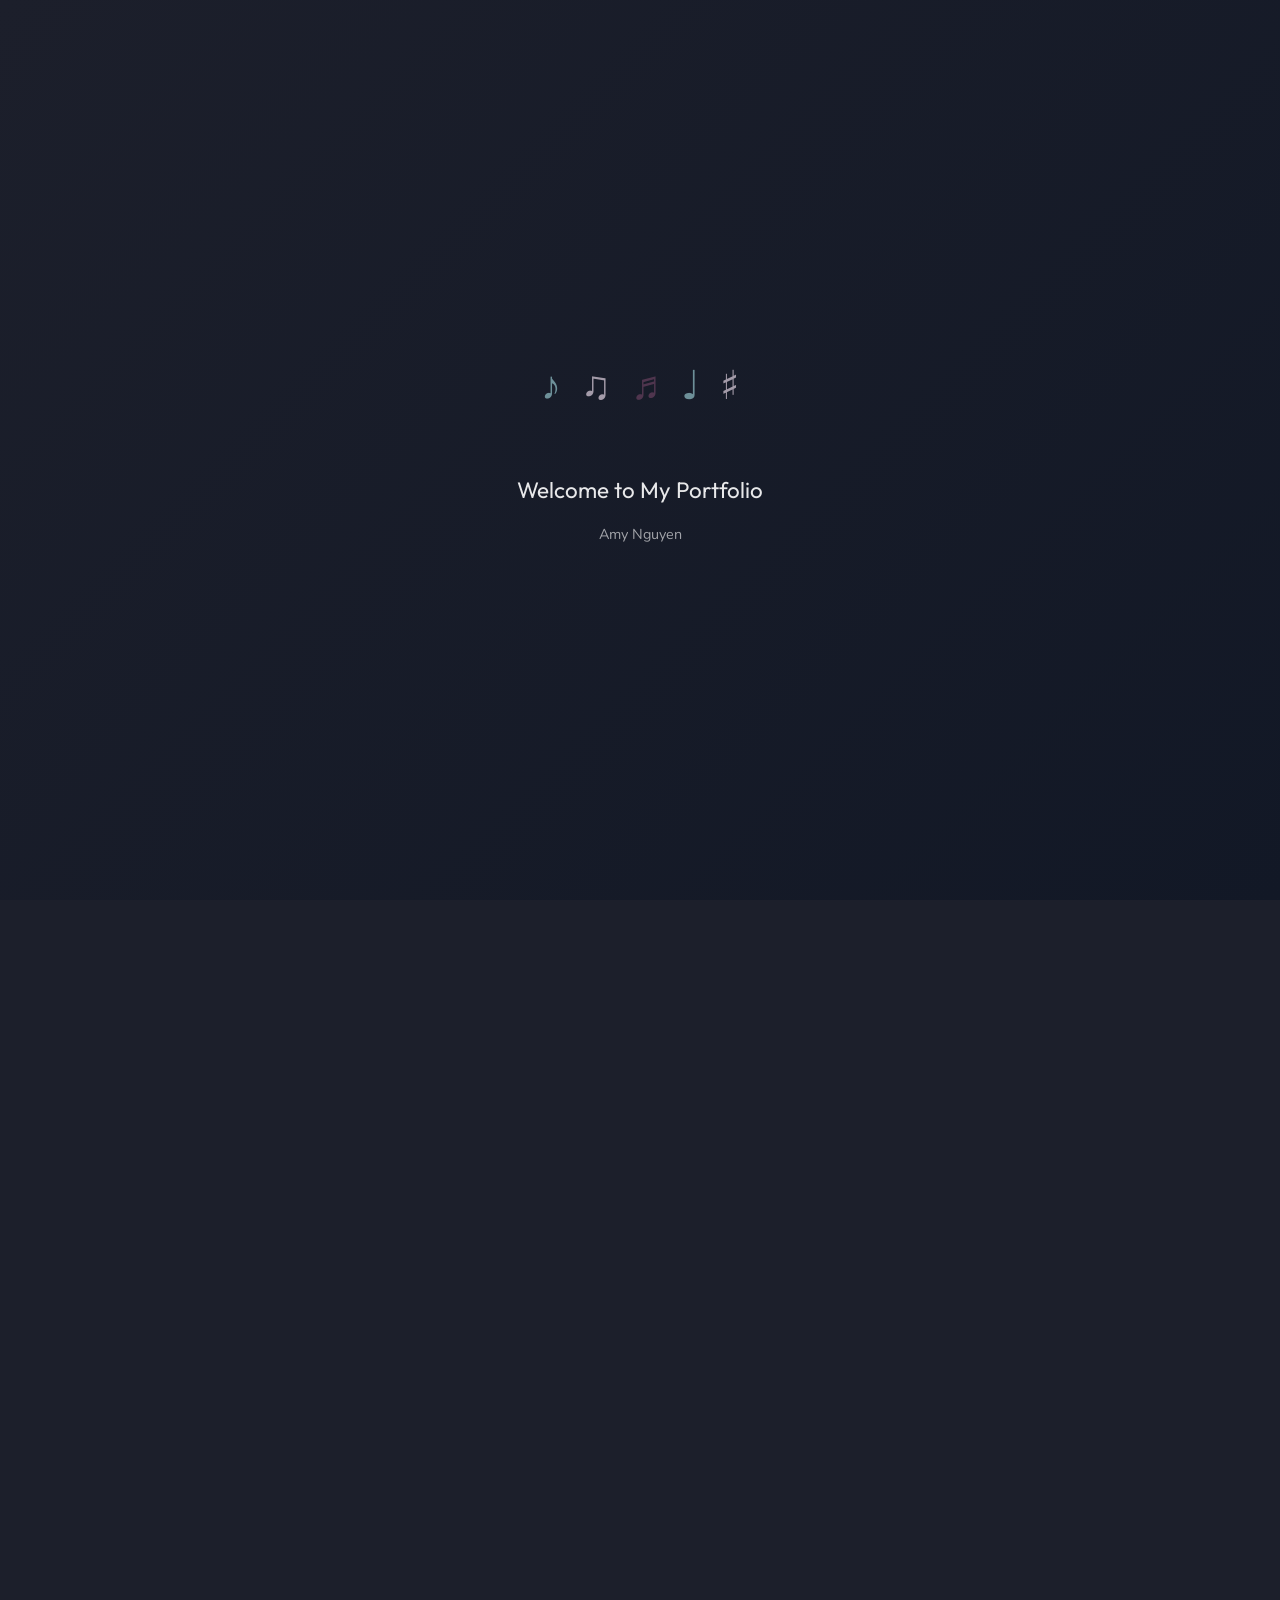
==== index.html @ a46d4375 "Update index.html" ====
<!DOCTYPE html>
<html lang="en">
<head>
    <meta charset="UTF-8">
    <meta name="viewport" content="width=device-width, initial-scale=1.0">
    <title>Amy Nguyen - Portfolio Player</title>
    <link rel="preconnect" href="https://fonts.googleapis.com">
    <link rel="preconnect" href="https://fonts.gstatic.com" crossorigin>
    <link href="https://fonts.googleapis.com/css2?family=Outfit:wght@100;200;300;400;500;600;700;800;900&family=Nunito:ital,wght@0,200;0,300;0,400;0,500;0,600;0,700;0,800;0,900;1,200;1,300;1,400;1,500;1,600;1,700;1,800;1,900&display=swap" rel="stylesheet">
    <style>
        * {
            margin: 0;
            padding: 0;
            box-sizing: border-box;
        }

        html {
            scroll-behavior: smooth;
            background: #1c1f2b;
        }

        :root {
            --dark-teal: #2b2525;
            --soft-blue: #83adb5;
            --lavender: #c7bbc9;
            --plum: #5e3c58;
            --warm-gray: #bfb5b2;
            --cream: #f5f5f5;
            --black: #0a0a0a;
            --dark-gray: #1a1a1a;
            --medium-gray: #2a2a2a;
            --text-white: #ffffff;
            --text-light: rgba(255, 255, 255, 0.9);
            --text-muted: rgba(255, 255, 255, 0.6);
        }

        body {
            font-family: 'Nunito', -apple-system, BlinkMacSystemFont, 'Segoe UI', Roboto, sans-serif;
            background: linear-gradient(135deg, #1c1f2b 0%, #121826 100%);
            background-attachment: fixed;
            color: var(--text-light);
            overflow: hidden;
            min-height: 100vh;
        }

        /* Main Home Section */
        .home-section {
            min-height: 100vh;
            display: flex;
            align-items: center;
            justify-content: center;
            padding: 20px;
            position: relative;
            background: linear-gradient(135deg, #1c1f2b 0%, #121826 100%);
        }

        /* Background Animation */
        .background-vinyl {
            position: absolute;
            width: 800px;
            height: 800px;
            background: radial-gradient(circle at 30% 30%, var(--plum), transparent);
            border-radius: 50%;
            opacity: 0.1;
            animation: spin 60s linear infinite;
            top: 50%;
            left: 50%;
            transform: translate(-50%, -50%);
            z-index: -1;
        }

        @keyframes spin {
            from { transform: translate(-50%, -50%) rotate(0deg); }
            to { transform: translate(-50%, -50%) rotate(360deg); }
        }

        /* Header */
        .header {
            position: absolute;
            top: 20px;
            left: 20px;
            z-index: 10;
        }

        .header h1 {
            font-family: 'Outfit', sans-serif;
            font-size: 20px;
            font-weight: 700;
            color: var(--text-white);
            margin: 0;
        }

        /* Loading Screen */
        .loading-screen {
            position: fixed;
            top: 0;
            left: 0;
            width: 100%;
            height: 100%;
            background: linear-gradient(135deg, #1c1f2b 0%, #121826 100%);
            display: flex;
            flex-direction: column;
            align-items: center;
            justify-content: center;
            z-index: 9999;
            opacity: 1;
            transition: opacity 1s ease-out;
        }

        .loading-screen.fade-out {
            opacity: 0;
        }

        .loading-screen.hidden {
            visibility: hidden;
            pointer-events: none;
        }

        .loading-notes {
            display: flex;
            align-items: center;
            justify-content: center;
            gap: 20px;
            margin-bottom: 30px;
            height: 120px;
        }

        .music-note {
            font-size: 2.5rem;
            color: var(--soft-blue);
            animation: float 2s ease-in-out infinite;
            opacity: 0.8;
        }

        .music-note:nth-child(1) {
            animation-delay: 0s;
            color: var(--soft-blue);
        }

        .music-note:nth-child(2) {
            animation-delay: 0.3s;
            color: var(--lavender);
        }

        .music-note:nth-child(3) {
            animation-delay: 0.6s;
            color: var(--plum);
        }

        .music-note:nth-child(4) {
            animation-delay: 0.9s;
            color: var(--soft-blue);
        }

        .music-note:nth-child(5) {
            animation-delay: 1.2s;
            color: var(--lavender);
        }

        @keyframes float {
            0%, 100% {
                transform: translateY(0) rotate(0deg);
                opacity: 0.8;
            }
            25% {
                transform: translateY(-20px) rotate(5deg);
                opacity: 1;
            }
            50% {
                transform: translateY(-30px) rotate(0deg);
                opacity: 0.9;
            }
            75% {
                transform: translateY(-15px) rotate(-5deg);
                opacity: 1;
            }
        }

        .loading-text {
            font-family: 'Outfit', sans-serif;
            font-size: 1.4rem;
            font-weight: 400;
            color: var(--text-light);
            text-align: center;
            margin-bottom: 20px;
            opacity: 0;
            transform: translateY(30px);
            animation: fadeInFromBottom 1.2s ease-out 0.5s forwards;
        }

        .loading-subtext {
            font-family: 'Nunito', sans-serif;
            font-size: 0.9rem;
            color: var(--text-muted);
            opacity: 0;
            transform: translateY(30px);
            animation: fadeInFromBottom 1.2s ease-out 0.8s forwards;
            margin-bottom: 30px;
        }

        @keyframes fadeInFromBottom {
            to {
                opacity: 1;
                transform: translateY(0);
            }
        }

        /* Main Content Animation */
        .main-content {
            opacity: 1;
        }

        .main-content.loading {
            opacity: 0;
        }

        .main-content.fade-in {
            opacity: 1;
            transition: opacity 1.2s ease-in;
        }

        /* Tech Stack Indicator */
        .tech-stack-indicator {
            position: absolute;
            top: 30px;
            right: 30px;
            background: transparent;
            border-radius: 15px;
            padding: 0;
            z-index: 10;
            transition: all 0.3s ease;
            pointer-events: none;
            transform: rotate(2deg);
            text-shadow: 0 2px 10px rgba(0, 0, 0, 0.3);
        }

        .tech-stack-title {
            font-family: 'Outfit', sans-serif;
            font-size: 0.9rem;
            font-weight: 300;
            color: var(--text-muted);
            text-align: right;
            margin-bottom: 5px;
            opacity: 0.7;
            position: relative;
        }

        .tech-stack-title::after {
            content: '';
            position: absolute;
            bottom: -2px;
            left: 0;
            width: 100%;
            height: 1px;
            background: linear-gradient(90deg, transparent, var(--soft-blue), transparent);
            opacity: 0.5;
        }

        .tech-codes {
            display: flex;
            flex-direction: column;
            align-items: flex-end;
            gap: 3px;
        }

        .tech-code {
            font-family: 'Outfit', sans-serif;
            font-size: 0.7rem;
            font-weight: 300;
            color: var(--text-muted);
            background: transparent;
            padding: 0;
            border: none;
            transition: all 0.2s ease;
            opacity: 0.6;
            text-align: right;
        }

        /* Signature */
        .signature {
            position: fixed;
            bottom: 30px;
            right: 30px;
            font-family: 'Outfit', sans-serif;
            font-size: 0.9rem;
            font-weight: 300;
            color: var(--text-muted);
            opacity: 0.7;
            transition: all 0.3s ease;
            z-index: 999;
            pointer-events: none;
            transform: rotate(-2deg);
            text-shadow: 0 2px 10px rgba(0, 0, 0, 0.3);
        }

        .signature.hidden {
            opacity: 0;
            transform: rotate(-2deg) translateY(20px);
        }

        .signature-text {
            position: relative;
        }

        .signature-text::after {
            content: '';
            position: absolute;
            bottom: -2px;
            left: 0;
            width: 100%;
            height: 1px;
            background: linear-gradient(90deg, transparent, var(--soft-blue), transparent);
            opacity: 0.5;
        }
        .back-to-top {
            position: fixed;
            bottom: 30px;
            right: 30px;
            width: 50px;
            height: 50px;
            background: linear-gradient(135deg, var(--soft-blue), var(--plum));
            border: none;
            border-radius: 50%;
            color: white;
            font-size: 1.2rem;
            cursor: pointer;
            opacity: 0;
            visibility: hidden;
            transition: all 0.3s ease;
            z-index: 1000;
            box-shadow: 0 5px 20px rgba(131, 173, 181, 0.3);
        }

        .back-to-top.visible {
            opacity: 1;
            visibility: visible;
        }

        .back-to-top:hover {
            transform: scale(1.1);
            box-shadow: 0 8px 30px rgba(131, 173, 181, 0.5);
        }

        /* Playlist Label */
        .playlist-label {
            position: fixed;
            top: 30px;
            left: 30px;
            background: transparent;
            border-radius: 25px;
            padding: 12px 20px;
            opacity: 0;
            visibility: hidden;
            transform: translateY(-20px);
            transition: all 0.3s ease;
            z-index: 1000;
        }

        .playlist-label.visible {
            opacity: 1;
            visibility: visible;
            transform: translateY(0);
        }

        .playlist-label-text {
            font-family: 'Outfit', sans-serif;
            font-size: 1.1rem;
            font-weight: 700;
            color: var(--text-white);
            text-transform: uppercase;
            letter-spacing: 2px;
            margin: 0;
            text-shadow: 0 2px 10px rgba(0, 0, 0, 0.5);
        }

        .playlist-label-subtitle {
            display: none;
        }

        /* Main Container */
        .app-container {
            width: 100%;
            max-width: 1200px;
            max-height: 90vh;
            display: flex;
            gap: 20px;
            background: rgba(46, 64, 69, 0.3);
            backdrop-filter: blur(10px);
            border-radius: 30px;
            padding: 20px;
            box-shadow: 0 25px 50px rgba(0, 0, 0, 0.5);
            position: relative;
        }

        .player-container {
            flex: 1;
            background: linear-gradient(145deg, rgba(46, 64, 69, 0.95), rgba(94, 60, 88, 0.95));
            backdrop-filter: blur(20px);
            border-radius: 20px;
            padding: 30px;
            border: 1px solid rgba(131, 173, 181, 0.3);
            display: flex;
            flex-direction: column;
        }

        /* Album Art & Track Info Section */
        .album-section {
            display: flex;
            gap: 30px;
            margin-bottom: 30px;
            align-items: center;
        }

        .album-art {
            width: 200px;
            height: 200px;
            background: linear-gradient(135deg, var(--soft-blue), var(--plum));
            border-radius: 15px;
            position: relative;
            overflow: hidden;
            cursor: pointer;
            transition: all 0.3s ease;
            box-shadow: 0 20px 40px rgba(0, 0, 0, 0.5);
            background-size: cover;
            background-position: center;
            flex-shrink: 0;
        }

        .album-art:hover {
            transform: scale(1.05);
        }

        .album-art::before {
            content: '';
            position: absolute;
            top: 50%;
            left: 50%;
            transform: translate(-50%, -50%);
            width: 60px;
            height: 60px;
            background: rgba(0, 0, 0, 0.3);
            border-radius: 50%;
            backdrop-filter: blur(10px);
        }

        .album-art::after {
            content: 'AMY';
            position: absolute;
            top: 50%;
            left: 50%;
            transform: translate(-50%, -50%);
            font-size: 1.5rem;
            font-weight: bold;
            color: white;
            letter-spacing: 3px;
        }

        .album-art.project-preview::before,
        .album-art.project-preview::after {
            display: none;
        }

        .project-overlay {
            position: absolute;
            bottom: 0;
            left: 0;
            right: 0;
            background: linear-gradient(transparent, rgba(0, 0, 0, 0.8));
            padding: 15px;
            transform: translateY(100%);
            transition: transform 0.3s ease;
        }

        .album-art:hover .project-overlay {
            transform: translateY(0);
        }

        .track-info {
            flex: 1;
            display: flex;
            flex-direction: column;
            justify-content: center;
        }

        .now-playing {
            font-family: 'Outfit', sans-serif;
            color: var(--soft-blue);
            font-size: 0.9rem;
            text-transform: uppercase;
            letter-spacing: 2px;
            margin-bottom: 10px;
            opacity: 0.8;
        }

        .track-title {
            font-family: 'Outfit', sans-serif;
            font-size: 1.8rem;
            font-weight: bold;
            color: var(--text-light);
            margin-bottom: 10px;
            line-height: 1.1;
        }

        .track-artist {
            font-size: 1rem;
            color: var(--lavender);
            margin-bottom: 20px;
        }

        .track-description {
            color: var(--text-muted);
            line-height: 1.6;
            height: 140px;
            overflow-y: auto;
            padding-right: 10px;
            font-size: 0.9rem;
        }

        /* Visualizer */
        .visualizer {
            height: 40px;
            display: flex;
            align-items: center;
            justify-content: center;
            gap: 3px;
            margin: 20px 0;
        }

        .bar {
            width: 3px;
            background: linear-gradient(to top, var(--plum), var(--soft-blue), var(--lavender));
            border-radius: 2px;
            animation: pulse 1s ease-in-out infinite;
        }

        .bar:nth-child(1) { animation-delay: 0s; height: 15px; }
        .bar:nth-child(2) { animation-delay: 0.1s; height: 25px; }
        .bar:nth-child(3) { animation-delay: 0.2s; height: 35px; }
        .bar:nth-child(4) { animation-delay: 0.3s; height: 20px; }
        .bar:nth-child(5) { animation-delay: 0.4s; height: 40px; }
        .bar:nth-child(6) { animation-delay: 0.5s; height: 18px; }
        .bar:nth-child(7) { animation-delay: 0.6s; height: 30px; }
        .bar:nth-child(8) { animation-delay: 0.7s; height: 25px; }
        .bar:nth-child(9) { animation-delay: 0.8s; height: 35px; }
        .bar:nth-child(10) { animation-delay: 0.9s; height: 22px; }

        @keyframes pulse {
            0%, 100% {
                transform: scaleY(0.5);
                opacity: 0.5;
            }
            50% {
                transform: scaleY(1);
                opacity: 1;
            }
        }

        /* Progress Bar */
        .progress-section {
            margin: 20px 0;
        }

        .progress-bar {
            height: 5px;
            background: rgba(191, 181, 178, 0.2);
            border-radius: 3px;
            position: relative;
            cursor: pointer;
            overflow: hidden;
        }

        .progress {
            height: 100%;
            background: linear-gradient(90deg, var(--soft-blue), var(--lavender));
            border-radius: 3px;
            width: 0%;
            position: relative;
            transition: width 0.1s ease;
        }

        .progress::after {
            content: '';
            position: absolute;
            right: -6px;
            top: 50%;
            transform: translateY(-50%);
            width: 12px;
            height: 12px;
            background: var(--lavender);
            border-radius: 50%;
            box-shadow: 0 2px 10px rgba(0, 0, 0, 0.3);
        }

        .time-stamps {
            display: flex;
            justify-content: space-between;
            margin-top: 10px;
            font-size: 0.85rem;
            color: var(--text-muted);
        }

        /* Controls */
        .controls {
            display: flex;
            align-items: center;
            justify-content: center;
            gap: 25px;
            margin: 20px 0;
        }

        .control-btn {
            background: none;
            border: none;
            color: var(--text-light);
            cursor: pointer;
            transition: all 0.3s ease;
            position: relative;
        }

        .control-btn:hover {
            transform: scale(1.1);
            color: var(--soft-blue);
        }

        .control-btn.small {
            font-size: 1.2rem;
            opacity: 0.7;
        }

        .control-btn.small:hover {
            opacity: 1;
        }

        .play-btn {
            width: 50px;
            height: 50px;
            background: linear-gradient(135deg, var(--soft-blue), var(--plum));
            border-radius: 50%;
            display: flex;
            align-items: center;
            justify-content: center;
            font-size: 1.2rem;
            box-shadow: 0 5px 20px rgba(131, 173, 181, 0.3);
        }

        .play-btn:hover {
            box-shadow: 0 8px 30px rgba(131, 173, 181, 0.5);
            transform: scale(1.05);
        }

        /* Sidebar */
        .sidebar {
            width: 350px;
            background: rgba(46, 64, 69, 0.95);
            border-radius: 20px;
            padding: 20px;
            border: 1px solid rgba(131, 173, 181, 0.3);
            display: flex;
            flex-direction: column;
            max-height: 100%;
        }

        .playlist-selector {
            display: flex;
            margin-bottom: 20px;
            background: rgba(191, 181, 178, 0.1);
            border-radius: 12px;
            padding: 4px;
        }

        .playlist-tab {
            font-family: 'Outfit', sans-serif;
            flex: 1;
            padding: 12px 16px;
            background: none;
            border: none;
            color: var(--text-muted);
            cursor: pointer;
            transition: all 0.3s ease;
            border-radius: 8px;
            font-size: 0.9rem;
            font-weight: 500;
        }

        .playlist-tab:hover {
            color: var(--text-light);
            background: rgba(131, 173, 181, 0.1);
        }

        .playlist-tab.active {
            background: linear-gradient(135deg, var(--soft-blue), var(--plum));
            color: var(--text-white);
            box-shadow: 0 2px 10px rgba(131, 173, 181, 0.3);
        }

        /* Tracks Label */
        .tracks-header {
            margin-bottom: 15px;
            padding-bottom: 10px;
            border-bottom: 1px solid rgba(131, 173, 181, 0.2);
        }

        .tracks-title {
            font-family: 'Outfit', sans-serif;
            font-size: 0.9rem;
            font-weight: 600;
            color: var(--soft-blue);
            text-transform: uppercase;
            letter-spacing: 1px;
            opacity: 0.9;
        }

        .tracks-count {
            font-size: 0.75rem;
            color: var(--text-muted);
            margin-top: 3px;
        }

        .playlist-content {
            flex: 1;
            overflow-y: auto;
            padding-right: 10px;
        }

        .track-item {
            display: flex;
            align-items: center;
            padding: 12px;
            margin-bottom: 8px;
            background: rgba(191, 181, 178, 0.1);
            border-radius: 8px;
            cursor: pointer;
            transition: all 0.3s ease;
            position: relative;
            overflow: hidden;
        }

        .track-item:hover {
            background: rgba(131, 173, 181, 0.15);
            transform: translateX(5px);
        }

        .track-item.active {
            background: rgba(131, 173, 181, 0.25);
            border-left: 3px solid var(--soft-blue);
        }

        .track-number {
            width: 25px;
            text-align: center;
            color: var(--text-muted);
            font-size: 0.85rem;
        }

        .track-item.active .track-number {
            color: var(--soft-blue);
            font-weight: bold;
        }

        .track-details {
            flex: 1;
            margin-left: 10px;
        }

        .track-name {
            font-family: 'Outfit', sans-serif;
            font-weight: 500;
            color: var(--text-light);
            margin-bottom: 2px;
            font-size: 0.9rem;
        }

        .track-meta {
            font-size: 0.75rem;
            color: var(--text-muted);
        }

        .track-duration {
            color: var(--text-muted);
            font-size: 0.85rem;
        }

        /* Contact Footer */
        .contact-footer {
            display: flex;
            justify-content: center;
            gap: 40px;
            margin-top: 25px;
            padding-top: 25px;
            border-top: 1px solid rgba(191, 181, 178, 0.2);
        }

        .contact-link {
            color: var(--text-muted);
            text-decoration: none;
            transition: all 0.3s ease;
            display: flex;
            align-items: center;
            gap: 5px;
            font-size: 0.9rem;
        }

        .contact-link:hover {
            color: var(--soft-blue);
            transform: translateY(-2px);
        }

        .contact-icon {
            font-size: 1.1rem;
        }

        /* Detail Sections - Improved Layout */
        .detail-section {
            min-height: 100vh;
            padding: 40px 20px;
            display: flex;
            align-items: center;
            justify-content: center;
            opacity: 0;
            visibility: hidden;
            transition: all 0.5s ease;
            position: relative;
        }

        .detail-section.visible {
            opacity: 1;
            visibility: visible;
        }

        .detail-content {
            max-width: 900px;
            width: 100%;
            text-align: center;
            display: flex;
            flex-direction: column;
            align-items: center;
            height: auto;
        }

        .detail-title {
            font-family: 'Outfit', sans-serif;
            font-size: 2.8rem;
            font-weight: bold;
            color: var(--text-white);
            margin-bottom: 15px;
            background: linear-gradient(135deg, var(--soft-blue), var(--lavender));
            -webkit-background-clip: text;
            -webkit-text-fill-color: transparent;
            background-clip: text;
        }

        .detail-subtitle {
            font-family: 'Outfit', sans-serif;
            font-size: 1.1rem;
            color: var(--lavender);
            margin-bottom: 25px;
            opacity: 0.9;
        }

        .detail-image {
            width: 100%;
            max-width: 500px;
            height: 200px;
            background-size: cover;
            background-position: center;
            border-radius: 20px;
            margin: 20px auto;
            box-shadow: 0 20px 40px rgba(0, 0, 0, 0.4);
            border: 2px solid rgba(131, 173, 181, 0.3);
            cursor: pointer;
            transition: all 0.3s ease;
            text-decoration: none;
            display: block;
        }

        .detail-image:hover {
            transform: scale(1.05);
            box-shadow: 0 25px 50px rgba(0, 0, 0, 0.6);
            border-color: var(--soft-blue);
        }

        .detail-description {
            font-size: 1rem;
            line-height: 1.6;
            color: var(--text-light);
            margin-bottom: 25px;
            margin-top: 25px;
            text-align: left;
            max-width: 700px;
            margin-left: auto;
            margin-right: auto;
        }

        .tech-stack {
            display: flex;
            flex-wrap: wrap;
            justify-content: center;
            gap: 12px;
            margin-top: 20px;
        }

        .tech-item {
            font-family: 'Outfit', sans-serif;
            padding: 8px 16px;
            background: rgba(131, 173, 181, 0.2);
            border-radius: 25px;
            font-size: 0.9rem;
            color: var(--soft-blue);
            border: 1px solid rgba(131, 173, 181, 0.3);
            backdrop-filter: blur(10px);
            transition: all 0.3s ease;
        }

        .tech-item:hover {
            background: rgba(131, 173, 181, 0.3);
            transform: translateY(-2px);
        }

        /* Mini Player with Tabs on Top */
        .mini-player-container {
            position: fixed;
            bottom: 20px;
            right: 20px;
            opacity: 0;
            visibility: hidden;
            transform: translateY(100px);
            transition: all 0.3s ease;
            z-index: 1000;
        }

        .mini-player-container.visible {
            opacity: 1;
            visibility: visible;
            transform: translateY(0);
        }

        .mini-playlist-tabs {
            display: flex;
            margin-bottom: 8px;
            background: rgba(46, 64, 69, 0.9);
            backdrop-filter: blur(20px);
            border-radius: 20px;
            padding: 4px;
            border: 1px solid rgba(131, 173, 181, 0.3);
            box-shadow: 0 5px 15px rgba(0, 0, 0, 0.3);
        }

        .mini-playlist-tab {
            font-family: 'Outfit', sans-serif;
            flex: 1;
            padding: 8px 16px;
            background: none;
            border: none;
            color: var(--text-muted);
            cursor: pointer;
            transition: all 0.3s ease;
            border-radius: 16px;
            font-size: 0.8rem;
            font-weight: 500;
        }

        .mini-playlist-tab:hover {
            color: var(--text-light);
            background: rgba(131, 173, 181, 0.1);
        }

        .mini-playlist-tab.active {
            background: linear-gradient(135deg, var(--soft-blue), var(--plum));
            color: var(--text-white);
        }

        .mini-player {
            width: 380px;
            height: 80px;
            background: linear-gradient(145deg, rgba(46, 64, 69, 0.95), rgba(94, 60, 88, 0.95));
            backdrop-filter: blur(20px);
            border-radius: 40px;
            padding: 10px 20px;
            border: 1px solid rgba(131, 173, 181, 0.3);
            box-shadow: 0 10px 30px rgba(0, 0, 0, 0.5);
            display: flex;
            align-items: center;
            gap: 15px;
        }

        .mini-controls {
            display: flex;
            align-items: center;
            gap: 8px;
            flex-shrink: 0;
        }

        .mini-home-btn {
            background: rgba(131, 173, 181, 0.3);
            width: 30px;
            height: 30px;
            border-radius: 50%;
            font-size: 0.7rem;
        }

        .mini-home-btn:hover {
            background: rgba(131, 173, 181, 0.5);
            transform: scale(1.05);
        }

        .mini-album-art {
            width: 45px;
            height: 45px;
            background: linear-gradient(135deg, var(--soft-blue), var(--plum));
            border-radius: 8px;
            background-size: cover;
            background-position: center;
            flex-shrink: 0;
        }

        .mini-track-info {
            flex: 1;
            min-width: 0;
        }

        .mini-track-title {
            font-family: 'Outfit', sans-serif;
            font-size: 0.85rem;
            font-weight: 600;
            color: var(--text-light);
            margin-bottom: 2px;
            white-space: nowrap;
            overflow: hidden;
            text-overflow: ellipsis;
        }

        .mini-track-artist {
            font-size: 0.7rem;
            color: var(--text-muted);
            white-space: nowrap;
            overflow: hidden;
            text-overflow: ellipsis;
        }

        .mini-controls {
            display: flex;
            align-items: center;
            gap: 8px;
            flex-shrink: 0;
        }

        .mini-control-btn {
            background: none;
            border: none;
            color: var(--text-light);
            cursor: pointer;
            transition: all 0.3s ease;
            font-size: 0.9rem;
            padding: 6px;
            border-radius: 50%;
            width: 30px;
            height: 30px;
            display: flex;
            align-items: center;
            justify-content: center;
        }

        .mini-control-btn:hover {
            transform: scale(1.1);
            color: var(--soft-blue);
            background: rgba(131, 173, 181, 0.1);
        }

        .mini-play-btn {
            background: linear-gradient(135deg, var(--soft-blue), var(--plum));
            width: 35px;
            height: 35px;
        }

        .mini-play-btn:hover {
            transform: scale(1.05);
            background: linear-gradient(135deg, var(--lavender), var(--soft-blue));
        }

        /* Responsive */
        @media (max-width: 968px) {
            .loading-text {
                font-size: 1.2rem;
            }

            .loading-subtext {
                font-size: 0.8rem;
            }

            .music-note {
                font-size: 2rem;
            }

            .loading-notes {
                gap: 15px;
                height: 100px;
            }

            .app-container {
                flex-direction: column;
                max-height: none;
            }

            .sidebar {
                width: 100%;
                max-height: 300px;
            }

            .album-section {
                flex-direction: column;
                align-items: center;
                text-align: center;
                gap: 20px;
            }

            .album-art {
                width: 150px;
                height: 150px;
            }

            .detail-title {
                font-size: 2rem;
            }

            .detail-section {
                padding: 20px;
            }

            .detail-image {
                height: 150px;
                max-width: 100%;
            }

            .tech-stack-indicator {
                top: 20px;
                right: 20px;
            }

            .tech-stack-title {
                font-size: 0.8rem;
                margin-bottom: 4px;
            }

            .tech-code {
                font-size: 0.65rem;
            }

            .signature {
                bottom: 20px;
                right: 20px;
                font-size: 0.8rem;
            }

            .playlist-label {
                top: 20px;
                left: 20px;
                padding: 10px 16px;
            }

            .playlist-label-text {
                font-size: 1rem;
            }

            .mini-player-container {
                right: 20px;
                left: 20px;
                right: 20px;
            }

            .mini-playlist-tabs {
                margin-bottom: 6px;
            }

            .mini-player {
                width: 100%;
                height: 70px;
                padding: 8px 15px;
            }

            .mini-album-art {
                width: 40px;
                height: 40px;
            }

            .mini-track-title {
                font-size: 0.8rem;
            }

            .mini-track-artist {
                font-size: 0.65rem;
            }

            .mini-control-btn {
                width: 28px;
                height: 28px;
                font-size: 0.8rem;
            }

            .mini-play-btn {
                width: 32px;
                height: 32px;
            }
        }

        @media (max-width: 480px) {
            .loading-text {
                font-size: 1.1rem;
            }

            .loading-subtext {
                font-size: 0.75rem;
            }

            .music-note {
                font-size: 1.8rem;
            }

            .loading-notes {
                gap: 12px;
                height: 80px;
            }

            .detail-section {
                padding: 15px;
            }

            .detail-title {
                font-size: 1.8rem;
            }

            .detail-description {
                font-size: 0.9rem;
            }

            .tech-stack-indicator {
                top: 15px;
                right: 15px;
            }

            .tech-stack-title {
                font-size: 0.75rem;
                margin-bottom: 3px;
            }

            .tech-code {
                font-size: 0.6rem;
            }

            .signature {
                bottom: 15px;
                right: 15px;
                font-size: 0.75rem;
            }

            .playlist-label {
                top: 15px;
                left: 15px;
                padding: 8px 12px;
            }

            .playlist-label-text {
                font-size: 0.9rem;
            }

            .mini-player {
                height: 65px;
                padding: 6px 12px;
                gap: 10px;
            }

            .mini-album-art {
                width: 35px;
                height: 35px;
            }

            .mini-controls {
                gap: 6px;
            }

            .mini-control-btn {
                width: 26px;
                height: 26px;
                font-size: 0.75rem;
            }

            .mini-play-btn {
                width: 30px;
                height: 30px;
            }
        }

        /* Scrollbar Styling */
        .playlist-content::-webkit-scrollbar {
            width: 6px;
        }

        .playlist-content::-webkit-scrollbar-track {
            background: rgba(46, 64, 69, 0.5);
        }

        .playlist-content::-webkit-scrollbar-thumb {
            background: rgba(131, 173, 181, 0.3);
            border-radius: 3px;
        }

        .playlist-content::-webkit-scrollbar-thumb:hover {
            background: rgba(131, 173, 181, 0.5);
        }
    </style>
</head>
<body>
    <!-- Loading Screen -->
    <div class="loading-screen" id="loadingScreen">
        <div class="loading-notes">
            <div class="music-note">♪</div>
            <div class="music-note">♫</div>
            <div class="music-note">♬</div>
            <div class="music-note">♩</div>
            <div class="music-note">♯</div>
        </div>
        <div class="loading-text" id="loadingText">Welcome to My Portfolio</div>
        <div class="loading-subtext" id="loadingSubtext">Amy Nguyen</div>
    </div>

    <!-- Signature -->
    <div class="signature" id="signature">
        <div class="signature-text">Amy Nguyen</div>
    </div>

    <!-- Playlist Label -->
    <div class="playlist-label" id="playlistLabel">
        <div class="playlist-label-text" id="playlistLabelText">About Me</div>
    </div>

    <!-- Back to Top Button -->
    <button class="back-to-top" id="backToTop">↑</button>

    <!-- Mini Player Container -->
    <div class="mini-player-container" id="miniPlayerContainer">
        <div class="mini-playlist-tabs">
            <button class="mini-playlist-tab active" data-playlist="about">About Me</button>
            <button class="mini-playlist-tab" data-playlist="projects">Projects</button>
        </div>

        <div class="mini-player" id="miniPlayer">
            <div class="mini-album-art" id="miniAlbumArt"></div>

            <div class="mini-track-info">
                <div class="mini-track-title" id="miniTrackTitle">Welcome to My Portfolio</div>
                <div class="mini-track-artist" id="miniTrackArtist">Select something to begin exploring</div>
            </div>

            <div class="mini-controls">
                <button class="mini-control-btn mini-home-btn" id="miniHomeBtn" title="Home">🏠︎</button>
                <button class="mini-control-btn" id="miniPrevBtn" title="Previous">⏮</button>
                <button class="mini-control-btn mini-play-btn" id="miniPlayBtn" title="Play/Pause">▶</button>
                <button class="mini-control-btn" id="miniNextBtn" title="Next">⏭</button>
            </div>
        </div>
    </div>

    <!-- Tech Stack Indicator -->
    <div class="tech-stack-indicator">
        <div class="tech-stack-title">Built with</div>
        <div class="tech-codes">
            <span class="tech-code">HTML5</span>
            <span class="tech-code">CSS3</span>
            <span class="tech-code">JavaScript</span>
            <span class="tech-code">Love</span>
        </div>
    </div>

    <!-- Main Content -->
    <div class="main-content" id="mainContent">
        <!-- Home Section -->
    <div class="home-section" id="home">
        <div class="background-vinyl"></div>

        <div class="app-container">
            <!-- Main Player -->
            <div class="player-container">
                <!-- Album Section -->
                <div class="album-section">
                    <div class="album-art" id="albumArt">
                        <div class="project-overlay" id="projectOverlay">
                            <h3 id="overlayTitle">Learn More</h3>
                            <p id="overlayTech">Click to explore</p>
                        </div>
                    </div>
                    <div class="track-info">
                        <div class="now-playing" id="nowPlaying">NOW PLAYING</div>
                        <h1 class="track-title" id="currentTrack">Welcome to My Portfolio</h1>
                        <div class="track-artist" id="trackArtist">Select something to begin exploring</div>
                        <p class="track-description" id="trackDescription">
                            Discover my journey through code, creativity, and innovation. Each section represents a unique aspect of who I am and what I create, showcasing different technologies and approaches to problem-solving.
                        </p>
                    </div>
                </div>

                <!-- Visualizer -->
                <div class="visualizer">
                    <div class="bar"></div>
                    <div class="bar"></div>
                    <div class="bar"></div>
                    <div class="bar"></div>
                    <div class="bar"></div>
                    <div class="bar"></div>
                    <div class="bar"></div>
                    <div class="bar"></div>
                    <div class="bar"></div>
                    <div class="bar"></div>
                </div>

                <!-- Progress Section -->
                <div class="progress-section">
                    <div class="progress-bar" id="progressBar">
                        <div class="progress" id="progress"></div>
                    </div>
                    <div class="time-stamps">
                        <span id="currentTime">0:00</span>
                        <span id="totalTime">0:00</span>
                    </div>
                </div>

                <!-- Controls -->
                <div class="controls">
                    <button class="control-btn small" title="Shuffle">⤮</button>
                    <button class="control-btn small" id="prevBtn" title="Previous">⏮</button>
                    <button class="control-btn play-btn" id="playBtn" title="Play/Pause">▶</button>
                    <button class="control-btn small" id="nextBtn" title="Next">⏭</button>
                    <button class="control-btn small" title="Repeat">↻</button>
                </div>

                <!-- Contact Footer -->
                <div class="contact-footer">
                    <a href="mailto:amyqanguyen@gmail.com" class="contact-link" title="Email">
                      <img src="https://img.icons8.com/ios-filled/50/ffffff/new-post.png" alt="Email" width="24" height="24">
                    </a>
                    <a href="https://www.linkedin.com/in/amy-nguyen-355205206/" target="_blank" class="contact-link" title="LinkedIn">
                      <img src="https://img.icons8.com/ios-filled/50/ffffff/linkedin.png" alt="LinkedIn" width="24" height="24">
                    </a>
                    <a href="https://github.com/amyy2k" target="_blank" class="contact-link" title="GitHub">
                        <img src="https://img.icons8.com/ios-glyphs/50/ffffff/github.png" alt="GitHub" width="24" height="24">
                    </a>
                    <a href="https://x.com/hanloda" target="_blank" class="contact-link" title="Twitter">
                        <img src="https://img.icons8.com/ios-filled/50/ffffff/twitter.png" alt="Twitter" width="24" height="24">
                    </a>

                </div>

            </div>

            <!-- Sidebar -->
            <div class="sidebar">
                <div class="playlist-selector">
                    <button class="playlist-tab active" data-playlist="about">About Me</button>
                    <button class="playlist-tab" data-playlist="projects">Projects</button>
                </div>

                <!-- Tracks Header -->
                <div class="tracks-header">
                    <div class="tracks-title" id="tracksTitle">Tracks</div>
                    <div class="tracks-count" id="tracksCount">4 tracks</div>
                </div>

                <div class="playlist-content">
                    <!-- Tracks will be dynamically generated here -->
                </div>
            </div>
        </div>
    </div>

    <!-- Detail Sections for About Me -->
    <div class="detail-section" id="detail-about-0">
        <div class="detail-content">
            <h1 class="detail-title">Who am I</h1>
            <p class="detail-subtitle">Personal Introduction • Background</p>
            <p class="detail-description">
                Hello! My name is Amy Nguyen. I am an aspiring developer and wish to hone my skills into my career path. I graduated with a Bachelor's of Computer Science from California State University Fullerton. I enjoy playing video games, jamming to music, gyming, and creating mini projects.
                Showcased here are my projects I have created; they range from mobile applications to 3D modeling for video games. Despite having a variety of projects, I want to pursue a stronger field in web development.
            </p>
            <p>
              If you are interested in collaborating, feel free to contact me!
            </p>
            <div class="contact-footer">
                <a href="mailto:amyqanguyen@gmail.com" class="contact-link" title="Email">
                  <img src="https://img.icons8.com/ios-filled/50/ffffff/new-post.png" alt="Email" width="24" height="24">
                </a>
                <a href="https://www.linkedin.com/in/amy-nguyen-355205206/" target="_blank" class="contact-link" title="LinkedIn">
                  <img src="https://img.icons8.com/ios-filled/50/ffffff/linkedin.png" alt="LinkedIn" width="24" height="24">
                </a>
                <a href="https://github.com/amyy2k" target="_blank" class="contact-link" title="GitHub">
                    <img src="https://img.icons8.com/ios-glyphs/50/ffffff/github.png" alt="GitHub" width="24" height="24">
                </a>
                <a href="https://x.com/hanloda" target="_blank" class="contact-link" title="Twitter">
                    <img src="https://img.icons8.com/ios-filled/50/ffffff/twitter.png" alt="Twitter" width="24" height="24">
                </a>

            </div>
        </div>
    </div>

    <div class="detail-section" id="detail-about-1">
        <div class="detail-content">
            <h1 class="detail-title">My Skills</h1>
            <p class="detail-subtitle">Technical Expertise • Programming</p>
            <p class="detail-description">
                I've developed a diverse skill set that spans across multiple domains of software development. My programming languages include Swift for iOS development, Python for backend and data analysis, JavaScript for interactive web experiences, and SQL for database management. In terms of frameworks and tools, I'm experienced with SwiftUI for creating beautiful iOS interfaces, Three.js for immersive 3D web graphics, React for dynamic user interfaces, and various database systems for robust data management. What sets me apart is my ability to combine technical proficiency with creative vision. I don't just write code - I craft experiences that engage users and solve meaningful problems.
            </p>
            <div class="tech-stack">
                <div class="tech-item">HTML/CSS/JS</div>
                <div class="tech-item">Three.js</div>
                <div class="tech-item">GSAP.js</div>
                <div class="tech-item">Swift</div>
                <div class="tech-item">Python</div>
                <div class="tech-item">C++</div>
                <div class="tech-item">React</div>
                <div class="tech-item">SQL</div>
                <div class="tech-item">Blender</div>
                <div class="tech-item">Unity</div>
                <div class="tech-item">Model Design</div>

            </div>
        </div>
    </div>

    <div class="detail-section" id="detail-about-2">
        <div class="detail-content">
            <h1 class="detail-title">My Interests</h1>
            <p class="detail-subtitle">Hobbies • Passions • Inspiration</p>
            <p class="detail-description">
                Beyond the world of coding, I'm deeply passionate about creative technology and artistic expression. Music production is one of my biggest interests - I love creating soundscapes and experimenting with audio visualization techniques that bring music to life in visual form. I'm fascinated by 3D art and spend considerable time exploring tools like Blender to create digital sculptures and environments. The intersection of art and technology excites me, especially in emerging fields like virtual and augmented reality where I can create immersive experiences that engage multiple senses. Music plays a huge role in my creative process and I believe that the best technology solutions often come from approaching problems with an artist's eye.
            </p>
            <div class="tech-stack">
                <div class="tech-item">Music</div>
                <div class="tech-item">Video Games</div>
                <div class="tech-item">Cooking</div>
                <div class="tech-item">Food</div>
                <div class="tech-item">Traveling</div>
                <div class="tech-item">Cinema</div>
                <div class="tech-item">Water</div>
                <div class="tech-item">Lulu the Piggy</div>
            </div>
        </div>
    </div>

    <div class="detail-section" id="detail-about-3">
        <div class="detail-content">
            <h1 class="detail-title">My Experience</h1>
            <p class="detail-subtitle">Work • Projects • Learning Journey</p>
            <p class="detail-description">
                Through various projects and coursework, I've gained hands-on experience across the full spectrum of software development. From building iOS applications that solve real-world problems to creating immersive web experiences with 3D graphics, each project has contributed to my growth as a developer. My experience spans full-stack development, mobile app creation, database management, and creative technology. I've worked on everything from food delivery applications to audio visualizers, each teaching me valuable lessons about problem-solving, user experience design, and the critical importance of writing clean, maintainable code. What I've learned most is that great software isn't just about technical excellence - it's about understanding users and creating solutions that feel intuitive and delightful to use.
            </p>
        </div>
    </div>

    <!-- Detail Sections for Projects -->
    <div class="detail-section" id="detail-projects-0">
        <div class="detail-content">
            <h1 class="detail-title">Food Deli iOS App</h1>
            <p class="detail-subtitle">iOS Development • Swift & SwiftUI</p>
            <a href="https://github.com/amyy2k/FoodDeli" target="_blank" class="detail-image" style="background-image: url('banner-projects-0.png')" title="View on GitHub"></a>
            <p class="detail-description">
                A comprehensive food delivery application built from the ground up using Swift and SwiftUI. This project showcases modern iOS development practices with a focus on creating an intuitive and visually appealing user experience. The app features real-time order tracking that keeps users informed throughout their delivery journey, secure user authentication to protect personal information, an elegant restaurant browsing interface that makes discovery enjoyable, and seamless payment integration for a frictionless checkout experience. Built with performance optimization in mind, the app demonstrates advanced iOS patterns including MVVM architecture, Combine framework for reactive programming, and custom animations that bring the interface to life.
            </p>
            <div class="tech-stack">
                <div class="tech-item">Swift</div>
                <div class="tech-item">SwiftUI</div>
                <div class="tech-item">Combine</div>
                <div class="tech-item">Core Data</div>
                <div class="tech-item">MapKit</div>
                <div class="tech-item">Payment APIs</div>
            </div>
        </div>
    </div>

    <div class="detail-section" id="detail-projects-1">
        <div class="detail-content">
            <h1 class="detail-title">Audio Visualizer</h1>
            <p class="detail-subtitle">Web Development • Three.js & WebGL</p>
            <a href="https://github.com/amyy2k/Audio-Visualizer-w-Lyrics" target="_blank" class="detail-image" style="background-image: url('banner-projects-1.png')" title="View on GitHub"></a>
            <p class="detail-description">
                An interactive 3D audio visualizer that transforms music into stunning visual art in real-time. This project explores the intersection of audio processing, 3D graphics, and user interaction to create an immersive multimedia experience. Built with Three.js and WebGL, the visualizer features dynamic particle systems that dance to the rhythm, responsive lighting effects that react to audio frequencies, multiple visualization modes to suit different musical styles, and customizable color schemes that allow users to personalize their experience. The technical implementation involves complex audio analysis using the Web Audio API, efficient 3D rendering optimized for smooth 60fps performance, and sophisticated shader programming to create visual effects that feel alive and responsive to the music's emotional content.
            </p>
            <div class="tech-stack">
                <div class="tech-item">Three.js</div>
                <div class="tech-item">WebGL</div>
                <div class="tech-item">Web Audio API</div>
                <div class="tech-item">GLSL Shaders</div>
                <div class="tech-item">JavaScript</div>
                <div class="tech-item">Canvas API</div>
            </div>
        </div>
    </div>

    <div class="detail-section" id="detail-projects-2">
        <div class="detail-content">
            <h1 class="detail-title">Music Mixer Hardware</h1>
            <p class="detail-subtitle">Hardware Programming • Raspberry Pi & Python</p>
            <a href="https://github.com/amyy2k/RasberryPiMusicMixer" target="_blank" class="detail-image" style="background-image: url('banner-projects-2.png')" title="View on GitHub"></a>
            <p class="detail-description">
                A custom-built music mixing station that brings the power of digital audio workstations into a tactile, hardware-based interface. This project demonstrates the integration of hardware and software to create professional-grade music production tools. The mixer features physical knobs and sliders for intuitive real-time audio manipulation, MIDI integration for seamless connectivity with existing music software, a responsive touch-screen interface for visual feedback and control, and robust audio processing capabilities perfect for live performances. Built on a Raspberry Pi foundation with custom Python software, the project showcases embedded systems programming, real-time audio processing, hardware interface design, and the challenges of creating reliable performance hardware that musicians can depend on in live settings.
            </p>
            <div class="tech-stack">
                <div class="tech-item">Raspberry Pi</div>
                <div class="tech-item">Python</div>
                <div class="tech-item">MIDI Protocol</div>
                <div class="tech-item">Audio Processing</div>
                <div class="tech-item">Hardware Integration</div>
                <div class="tech-item">Real-time Systems</div>
            </div>
        </div>
    </div>

    <div class="detail-section" id="detail-projects-3">
        <div class="detail-content">
            <h1 class="detail-title">Fullerton Vending Database</h1>
            <p class="detail-subtitle">Database Management • MySQL & Python</p>
            <a href="https://github.com/amyy2k/vending-machine-database" target="_blank" class="detail-image" style="background-image: url('banner-projects-3.png')" title="View on GitHub"></a>
            <p class="detail-description">
                A comprehensive vending machine management system designed specifically for the Cal State Fullerton campus. This project demonstrates enterprise-level database design and management for real-world operational challenges. The system provides robust inventory tracking across multiple campus locations, detailed sales analytics for business intelligence, automated maintenance scheduling to ensure optimal machine performance, and real-time reporting capabilities accessible through an intuitive web dashboard. Built with MySQL for reliable data storage and Python for backend processing, the project showcases database optimization techniques, complex query design for analytics, automated reporting systems, and the integration of multiple data sources into a unified management platform.
            </p>
            <div class="tech-stack">
                <div class="tech-item">MySQL</div>
                <div class="tech-item">Python</div>
                <div class="tech-item">Database Design</div>
                <div class="tech-item">Data Analytics</div>
                <div class="tech-item">Web Dashboard</div>
                <div class="tech-item">Reporting Systems</div>
            </div>
        </div>
    </div>

    <div class="detail-section" id="detail-projects-4">
        <div class="detail-content">
            <h1 class="detail-title">Hanloda's Avatar Company</h1>
            <p class="detail-subtitle">3D Development • Blender & Unity</p>
            <a href="https://github.com/amyy2k/hanloda-avatar" target="_blank" class="detail-image" style="background-image: url('banner-projects-4.png')" title="View on GitHub"></a>
            <p class="detail-description">
                An immersive virtual reality experience that pushes the boundaries of digital avatar creation and interactive virtual environments. This project represents the cutting edge of VR development and 3D character design. The experience features custom 3D avatars with detailed animations and expressions, interactive virtual environments that respond to user presence, physics-based interactions that feel natural and intuitive, and immersive gameplay mechanics designed specifically for virtual reality. Created using Blender for detailed 3D modeling and texturing, Unity for VR implementation and interaction systems, the project showcases advanced 3D pipeline workflows, VR UX design principles, performance optimization for immersive experiences, and the technical challenges of creating presence in virtual spaces.
            </p>
            <div class="tech-stack">
                <div class="tech-item">Blender</div>
                <div class="tech-item">Unity</div>
                <div class="tech-item">VR Development</div>
                <div class="tech-item">3D Modeling</div>
                <div class="tech-item">Animation</div>
                <div class="tech-item">Physics Systems</div>
            </div>
        </div>
    </div>

    <div class="detail-section" id="detail-projects-5">
        <div class="detail-content">
            <h1 class="detail-title">Adaptive Provisions Store</h1>
            <p class="detail-subtitle">Web Development • HTML, CSS & GSAP</p>
            <a href="https://github.com/amyy2k/adaptive-provisions" target="_blank" class="detail-image" style="background-image: url('banner-projects-5.png')" title="View on GitHub"></a>
            <p class="detail-description">
                A modern e-commerce website that demonstrates the power of thoughtful animation and interaction design in creating engaging shopping experiences. This project showcases advanced web development techniques focused on user engagement and conversion. The site features stunning animations powered by GSAP that guide users through the shopping journey, interactive product showcases that bring items to life, responsive design that works beautifully across all devices, and engaging user interactions that make shopping enjoyable rather than transactional. Built with semantic HTML for accessibility, advanced CSS for sophisticated layouts and effects, and GSAP for professional-grade animations, the project demonstrates modern web development best practices, performance optimization techniques, and the art of creating digital experiences that feel both premium and approachable.
            </p>
            <div class="tech-stack">
                <div class="tech-item">HTML5</div>
                <div class="tech-item">CSS3</div>
                <div class="tech-item">GSAP</div>
                <div class="tech-item">Responsive Design</div>
                <div class="tech-item">Animation</div>
                <div class="tech-item">UX Design</div>
            </div>
        </div>
    </div>

    <!-- Main Content End -->
    </div>

    <script>
        /*
        IMAGE FILE NAMING CONVENTION:

        ALBUM IMAGES (Square, for player album art):
        About Me Album Images:
        - album-about-0.png (Who am I)
        - album-about-1.png (My Skills)
        - album-about-2.png (My Interests)
        - album-about-3.png (My Experience)

        Project Album Images:
        - album-projects-0.png (Food Deli iOS App)
        - album-projects-1.png (Audio Visualizer)
        - album-projects-2.png (Music Mixer Hardware)
        - album-projects-3.png (Fullerton Vending Database)
        - album-projects-4.png (Hanloda's Avatar Company)
        - album-projects-5.png (Adaptive Provisions Store)

        BANNER IMAGES (Rectangular, for detail section headers):
        About Me Banner Images:
        - banner-about-0.png (Who am I)
        - banner-about-1.png (My Skills)
        - banner-about-2.png (My Interests)
        - banner-about-3.png (My Experience)

        Project Banner Images:
        - banner-projects-0.png (Food Deli iOS App)
        - banner-projects-1.png (Audio Visualizer)
        - banner-projects-2.png (Music Mixer Hardware)
        - banner-projects-3.png (Fullerton Vending Database)
        - banner-projects-4.png (Hanloda's Avatar Company)
        - banner-projects-5.png (Adaptive Provisions Store)

        All images should be placed in the same directory as this HTML file.
        Album images: Recommended size 300x300px (square)
        Banner images: Recommended size 500x200px (rectangular)
        */

        // Project data
        const projects = [
            {
                title: "Food Deli iOS App",
                artist: "iOS Development • Swift & SwiftUI",
                description: "A comprehensive food delivery application built with Swift and SwiftUI. Features real-time order tracking, user authentication, restaurant browsing, and seamless payment integration. Designed with a focus on user experience and performance optimization.",
                duration: "6:24",
                link: "https://github.com/amyy2k/FoodDeli",
                image: "fooddeliicon.png"
            },
            {
                title: "Audio Visualizer",
                artist: "Web Development • Three.js & WebGL",
                description: "An interactive 3D audio visualizer that responds to music in real-time. Built with Three.js and WebGL, featuring dynamic particle systems, responsive lighting effects, and multiple visualization modes with customizable color schemes.",
                duration: "4:15",
                link: "https://github.com/amyy2k/Audio-Visualizer-w-Lyrics",
                image: "visualizer.png"
            },
            {
                title: "Music Mixer Hardware",
                artist: "Hardware Programming • Raspberry Pi & Python",
                description: "A custom-built music mixing station using Raspberry Pi and Python. Features physical knobs and sliders for real-time audio manipulation, MIDI integration, and a responsive touch-screen interface. Perfect for live performances.",
                duration: "3:42",
                link: "https://github.com/amyy2k/RasberryPiMusicMixer",
                image: "musicmixer.png"
            },
            {
                title: "Fullerton Vending Database",
                artist: "Database Management • MySQL & Python",
                description: "A comprehensive vending machine management system for CSUF campus. Built with MySQL and Python, featuring inventory tracking, sales analytics, maintenance scheduling, and real-time reporting with an intuitive web dashboard.",
                duration: "5:30",
                link: "https://github.com/amyy2k/vending-machine-database",
                image: "vendingmachine.png"
            },
            {
                title: "Hanloda's Avatar Company",
                artist: "3D Development • Blender & Unity",
                description: "A virtual reality experience featuring custom 3D avatars and interactive environments. Built with Blender for 3D modeling and Unity for VR implementation. Includes physics-based interactions and immersive gameplay mechanics.",
                duration: "7:18",
                link: "https://github.com/amyy2k/hanloda-avatar",
                image: "album-projects-4.png"
            },
            {
                title: "Adaptive Provisions Store",
                artist: "Web Development • HTML, CSS & GSAP",
                description: "A modern e-commerce website with stunning animations and interactive elements. Built with HTML, CSS, and GSAP for smooth animations. Features responsive design, product showcases, and engaging user interactions.",
                duration: "4:56",
                link: "https://github.com/amyy2k/adaptive-provisions",
                image: "adaptiveprovisions.png"
            }
        ];

        // About Me data
        const aboutMe = [
            {
                title: "Who am I",
                artist: "Graduate • Web Development • UX/UI • Dreamer",
                description: "I'm Amy Nguyen, a passionate software developer and creative technologist. This portfolio showcases my strengths and creative thinking. If you would like to learn more, click on the album cover to expand!",
                duration: "4:48",
                link: "mailto:amyqanguyen@gmail.com",
                image: "Amy.png"
            },
            {
                title: "My Skills",
                artist: "Languages • Framework • Softwares",
                description: "Proficient in Swift, Python, JavaScript, HTML/CSS, and SQL. Experienced with frameworks like SwiftUI, Three.js, React, and tools like Blender, Unity, and various databases.",
                duration: "5:12",
                link: "https://github.com/amyy2k",
                image: "skills.png"
            },
            {
                title: "My Interests",
                artist: "Hobbies • Passions • Inspiration",
                description: "I enjoy jamming to music, playing video games, and cooking various dishes. From time to time I like to explore out of my reach for niche restaurants to try out.",
                duration: "4:33",
                link: "https://x.com/hanloda",
                image: "hobby.png"
            },
            {
                title: "My Experience",
                artist: "Work • Projects • Learning Journey",
                description: "Although most of my time were from projects, I have been recently contracted to work on a website for a start up company.",
                duration: "6:18",
                link: "https://github.com/amyy2k",
                image: "experience.png"
            },
        ];

        // Playlists - About Me is now the default
        const playlists = {
            about: {
                title: "About Me",
                tracks: aboutMe
            },
            projects: {
                title: "Projects",
                tracks: projects
            }
        };

        // State - Start with About Me
        let currentPlaylist = 'about';
        let currentIndex = 0;
        let isPlaying = false;
        let currentTime = 0;
        let totalDuration = 0;
        let progressInterval = null;

        // DOM Elements
        const albumArt = document.getElementById('albumArt');
        const nowPlaying = document.getElementById('nowPlaying');
        const currentTrack = document.getElementById('currentTrack');
        const trackArtist = document.getElementById('trackArtist');
        const trackDescription = document.getElementById('trackDescription');
        const playBtn = document.getElementById('playBtn');
        const prevBtn = document.getElementById('prevBtn');
        const nextBtn = document.getElementById('nextBtn');
        const overlayTitle = document.getElementById('overlayTitle');
        const overlayTech = document.getElementById('overlayTech');
        const currentTimeEl = document.getElementById('currentTime');
        const totalTimeEl = document.getElementById('totalTime');
        const progressBar = document.getElementById('progress');
        const playlistContent = document.querySelector('.playlist-content');
        const backToTopBtn = document.getElementById('backToTop');
        const tracksTitle = document.getElementById('tracksTitle');
        const tracksCount = document.getElementById('tracksCount');
        const playlistLabel = document.getElementById('playlistLabel');
        const playlistLabelText = document.getElementById('playlistLabelText');
        const signature = document.getElementById('signature');
        const loadingScreen = document.getElementById('loadingScreen');
        const mainContent = document.getElementById('mainContent');

        // Mini Player Elements
        const miniPlayerContainer = document.getElementById('miniPlayerContainer');
        const miniPlayer = document.getElementById('miniPlayer');
        const miniAlbumArt = document.getElementById('miniAlbumArt');
        const miniTrackTitle = document.getElementById('miniTrackTitle');
        const miniTrackArtist = document.getElementById('miniTrackArtist');
        const miniPlayBtn = document.getElementById('miniPlayBtn');
        const miniPrevBtn = document.getElementById('miniPrevBtn');
        const miniNextBtn = document.getElementById('miniNextBtn');
        const miniHomeBtn = document.getElementById('miniHomeBtn');

        // Initialize
        document.addEventListener('DOMContentLoaded', function() {
            // Initially hide main content during loading
            mainContent.classList.add('loading');

            setupEventListeners();
            renderPlaylist();
            loadTrack(0);
            setupScrollHandling();
        });

        // Loading screen sequence with fade transition
        window.addEventListener('load', function() {
            setTimeout(() => {
                // Start fade out of loading screen
                loadingScreen.classList.add('fade-out');

                // Start fade in of main content
                mainContent.classList.remove('loading');
                mainContent.classList.add('fade-in');

                // Completely hide loading screen after fade completes
                setTimeout(() => {
                    loadingScreen.classList.add('hidden');
                }, 1000); // Match the fade duration

            }, 2500);
        });

        function setupEventListeners() {
            // Playlist tab clicks (both main and mini)
            document.querySelectorAll('.playlist-tab, .mini-playlist-tab').forEach(tab => {
                tab.addEventListener('click', (e) => {
                    const playlistType = e.target.getAttribute('data-playlist');
                    switchPlaylist(playlistType);
                });
            });

            // Control buttons
            playBtn.addEventListener('click', togglePlayPause);
            prevBtn.addEventListener('click', previousTrack);
            nextBtn.addEventListener('click', nextTrack);
            albumArt.addEventListener('click', scrollToDetail);

            // Mini player controls
            miniPlayBtn.addEventListener('click', togglePlayPause);
            miniPrevBtn.addEventListener('click', previousTrack);
            miniNextBtn.addEventListener('click', nextTrack);
            miniHomeBtn.addEventListener('click', scrollToHome);

            // Progress bar click
            document.getElementById('progressBar').addEventListener('click', seekProgress);

            // Back to top button
            backToTopBtn.addEventListener('click', scrollToHome);
        }

        function setupScrollHandling() {
            // Show/hide back to top button and mini player based on scroll position
            window.addEventListener('scroll', () => {
                const scrollPosition = window.scrollY;
                const showThreshold = window.innerHeight * 0.8;

                if (scrollPosition > showThreshold) {
                    backToTopBtn.classList.add('visible');
                    miniPlayerContainer.classList.add('visible');
                    playlistLabel.classList.add('visible');
                    signature.classList.add('hidden'); // Hide signature when mini player shows
                } else {
                    backToTopBtn.classList.remove('visible');
                    miniPlayerContainer.classList.remove('visible');
                    playlistLabel.classList.remove('visible');
                    signature.classList.remove('hidden'); // Show signature when mini player hides
                }

                // Check which detail section is currently visible and update playlist label
                const detailSections = document.querySelectorAll('.detail-section');
                let currentVisiblePlaylist = null;

                detailSections.forEach(section => {
                    const rect = section.getBoundingClientRect();
                    if (rect.top < window.innerHeight * 0.5 && rect.bottom > window.innerHeight * 0.5) {
                        section.classList.add('visible');

                        // Extract playlist type from section ID (e.g., "detail-about-0" -> "about")
                        const sectionId = section.id;
                        if (sectionId.includes('detail-about')) {
                            currentVisiblePlaylist = 'about';
                        } else if (sectionId.includes('detail-projects')) {
                            currentVisiblePlaylist = 'projects';
                        }
                    } else {
                        section.classList.remove('visible');
                    }
                });

                // Update playlist label based on visible section
                if (currentVisiblePlaylist && scrollPosition > showThreshold) {
                    updatePlaylistLabel(currentVisiblePlaylist);
                }
            });
        }

        function updatePlaylistLabel(playlistType) {
            if (playlistType === 'about') {
                playlistLabelText.textContent = 'About Me';
            } else if (playlistType === 'projects') {
                playlistLabelText.textContent = 'Projects';
            }
        }

        function scrollToDetail() {
            // Construct the detail section ID based on current playlist and index
            const detailId = `detail-${currentPlaylist}-${currentIndex}`;
            const detailSection = document.getElementById(detailId);

            if (detailSection) {
                detailSection.scrollIntoView({
                    behavior: 'smooth',
                    block: 'start'
                });
            }
        }

        function scrollToHome() {
            document.getElementById('home').scrollIntoView({
                behavior: 'smooth',
                block: 'start'
            });
        }

        function switchPlaylist(playlistType) {
            // Update active tab (both main and mini)
            document.querySelectorAll('.playlist-tab, .mini-playlist-tab').forEach(tab => {
                tab.classList.remove('active');
            });
            document.querySelectorAll(`[data-playlist="${playlistType}"]`).forEach(tab => {
                tab.classList.add('active');
            });

            // Switch playlist
            currentPlaylist = playlistType;
            currentIndex = 0; // Always start from first track when switching playlists

            // Re-render playlist and load first track
            renderPlaylist();
            loadTrack(0);

            // Auto-scroll to detail section if mini player is visible
            if (miniPlayerContainer.classList.contains('visible')) {
                setTimeout(() => scrollToDetail(), 200);
            }
        }

        function renderPlaylist() {
            const playlist = playlists[currentPlaylist];
            const tracks = playlist.tracks;

            // Update tracks header
            tracksTitle.textContent = 'Tracks';
            tracksCount.textContent = `${tracks.length} tracks`;

            playlistContent.innerHTML = tracks.map((track, index) => `
                <div class="track-item ${index === currentIndex ? 'active' : ''}" data-index="${index}">
                    <span class="track-number">${index + 1}</span>
                    <div class="track-details">
                        <div class="track-name">${track.title}</div>
                        <div class="track-meta">${track.artist.split(' • ').slice(-2).join(' • ')}</div>
                    </div>
                    <span class="track-duration">${track.duration}</span>
                </div>
            `).join('');

            // Add click listeners to new track items
            document.querySelectorAll('.track-item').forEach((item, index) => {
                item.addEventListener('click', () => selectTrack(index));
            });
        }

        function getCurrentTracks() {
            return playlists[currentPlaylist].tracks;
        }

        function selectTrack(index) {
            // Remove active class from all tracks
            document.querySelectorAll('.track-item').forEach(item => {
                item.classList.remove('active');
            });

            // Add active class to selected track
            const trackItems = document.querySelectorAll('.track-item');
            if (trackItems[index]) {
                trackItems[index].classList.add('active');
            }

            currentIndex = index;
            loadTrack(index);
        }

        function loadTrack(index) {
            const tracks = getCurrentTracks();
            const track = tracks[index];
            if (!track) return;

            // Update main display
            currentTrack.textContent = track.title;
            trackArtist.textContent = track.artist;
            trackDescription.textContent = track.description;
            nowPlaying.textContent = 'NOW PLAYING';

            // Update mini player
            miniTrackTitle.textContent = track.title;
            miniTrackArtist.textContent = track.artist.split(' • ')[0]; // Show first part for brevity

            // Parse duration and set total time
            totalDuration = parseDuration(track.duration);
            totalTimeEl.textContent = track.duration;
            currentTime = 0;
            currentTimeEl.textContent = '0:00';

            // Reset progress
            progressBar.style.width = '0%';

            // Update album art (both main and mini)
            if (track.image) {
                albumArt.style.backgroundImage = `url("${track.image}")`;
                albumArt.classList.add('project-preview');
                miniAlbumArt.style.backgroundImage = `url("${track.image}")`;

                // Update overlay
                overlayTitle.textContent = track.title;
                overlayTech.textContent = 'Click to explore';
            } else {
                albumArt.style.backgroundImage = '';
                albumArt.style.background = 'linear-gradient(135deg, var(--soft-blue), var(--plum))';
                albumArt.classList.remove('project-preview');
                miniAlbumArt.style.backgroundImage = '';
                miniAlbumArt.style.background = 'linear-gradient(135deg, var(--soft-blue), var(--plum))';
            }

            // Reset play state
            stopProgress();
            isPlaying = false;
            playBtn.innerHTML = '▶';
            miniPlayBtn.innerHTML = '▶';
        }

        function togglePlayPause() {
            if (isPlaying) {
                pause();
            } else {
                play();
            }
        }

        function play() {
            isPlaying = true;
            playBtn.innerHTML = '⏸';
            miniPlayBtn.innerHTML = '⏸';
            startProgress();
        }

        function pause() {
            isPlaying = false;
            playBtn.innerHTML = '▶';
            miniPlayBtn.innerHTML = '▶';
            stopProgress();
        }

        function startProgress() {
            stopProgress();
            progressInterval = setInterval(() => {
                if (currentTime < totalDuration) {
                    currentTime += 1;
                    updateProgressDisplay();
                } else {
                    nextTrack();
                }
            }, 1000);
        }

        function stopProgress() {
            if (progressInterval) {
                clearInterval(progressInterval);
                progressInterval = null;
            }
        }

        function updateProgressDisplay() {
            const progressPercent = (currentTime / totalDuration) * 100;
            progressBar.style.width = `${progressPercent}%`;
            currentTimeEl.textContent = formatTime(currentTime);
        }

        function seekProgress(event) {
            const progressBarContainer = event.currentTarget;
            const rect = progressBarContainer.getBoundingClientRect();
            const clickX = event.clientX - rect.left;
            const width = rect.width;
            const seekPercent = (clickX / width) * 100;

            currentTime = Math.floor((seekPercent / 100) * totalDuration);
            updateProgressDisplay();
        }

        function parseDuration(duration) {
            const parts = duration.split(':');
            return parseInt(parts[0]) * 60 + parseInt(parts[1]);
        }

        function formatTime(seconds) {
            const mins = Math.floor(seconds / 60);
            const secs = seconds % 60;
            return `${mins}:${secs.toString().padStart(2, '0')}`;
        }

        function previousTrack() {
            const tracks = getCurrentTracks();
            const newIndex = currentIndex > 0 ? currentIndex - 1 : tracks.length - 1;
            selectTrack(newIndex);

            // Auto-scroll to detail section if mini player is visible
            if (miniPlayerContainer.classList.contains('visible')) {
                setTimeout(() => scrollToDetail(), 100);
            }
        }

        function nextTrack() {
            const tracks = getCurrentTracks();
            const newIndex = currentIndex < tracks.length - 1 ? currentIndex + 1 : 0;
            selectTrack(newIndex);

            // Auto-scroll to detail section if mini player is visible
            if (miniPlayerContainer.classList.contains('visible')) {
                setTimeout(() => scrollToDetail(), 100);
            }
        }
    </script>
</body>
</html>
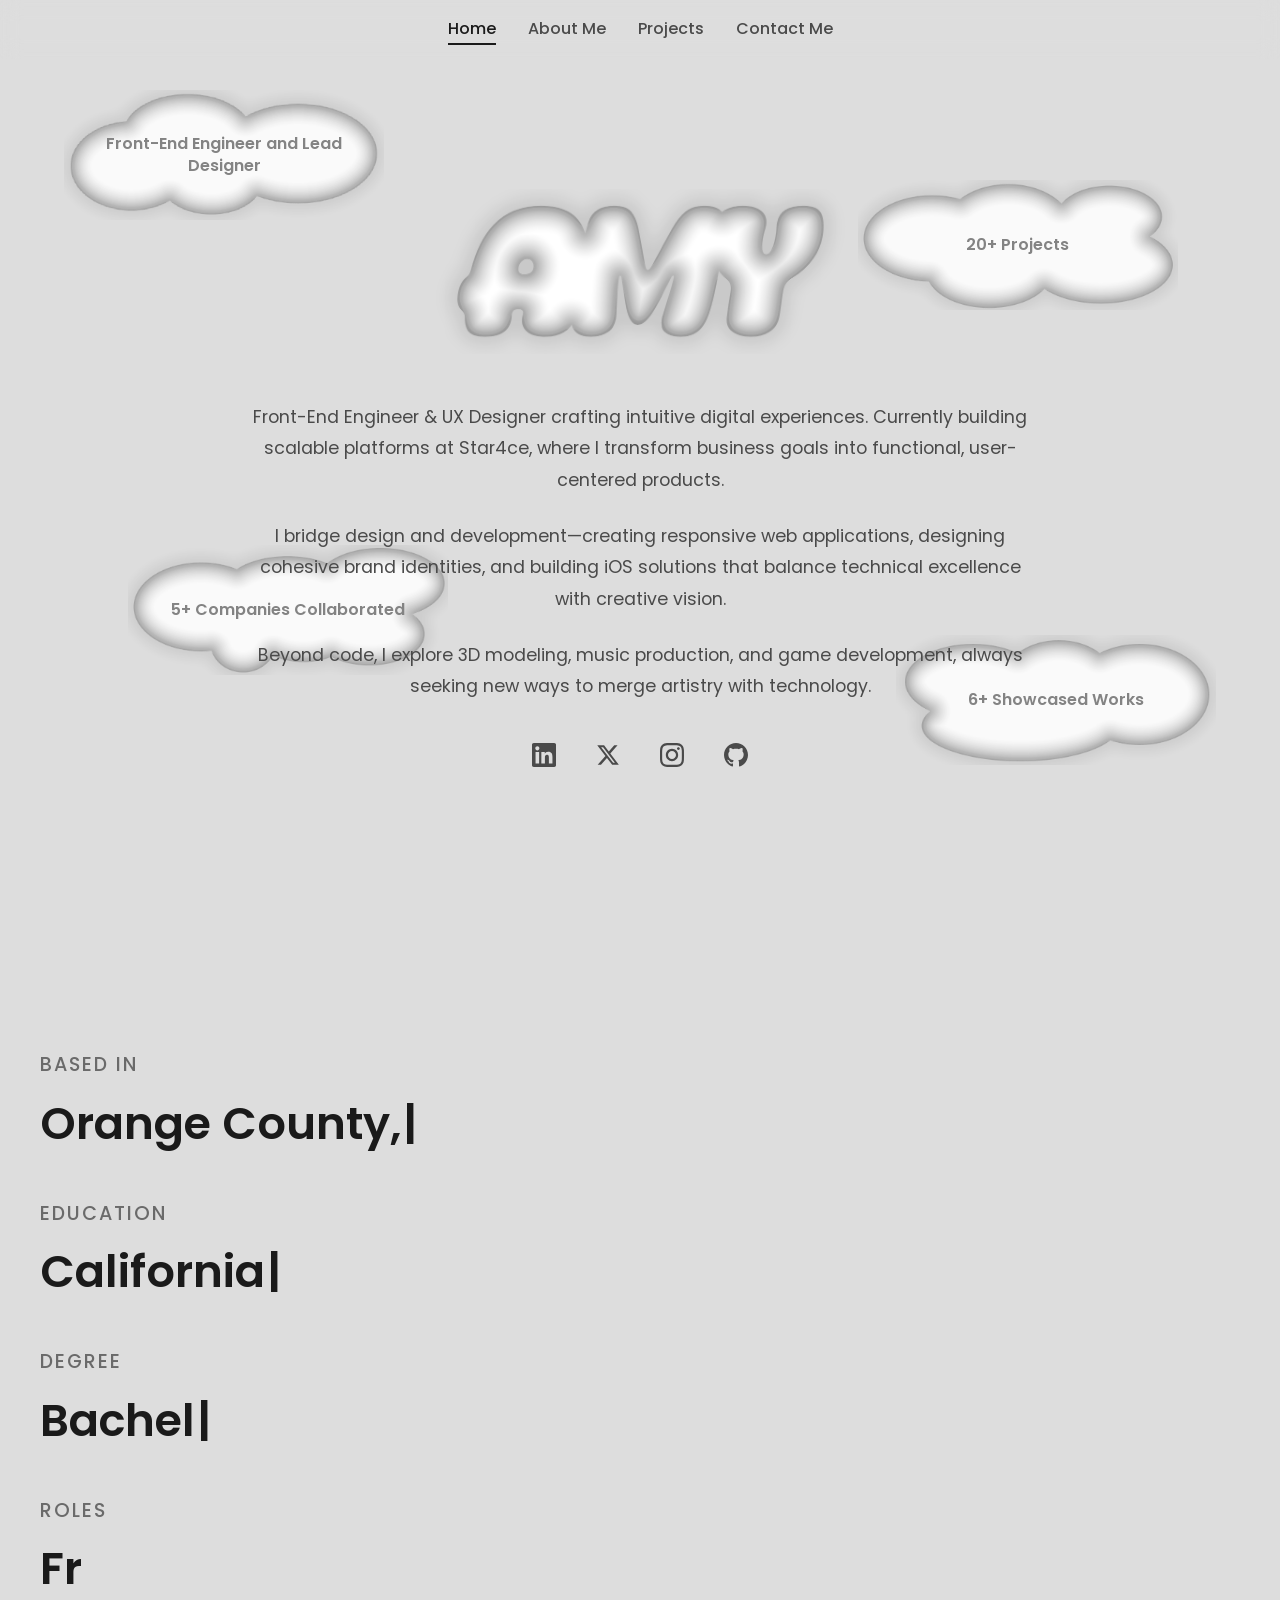
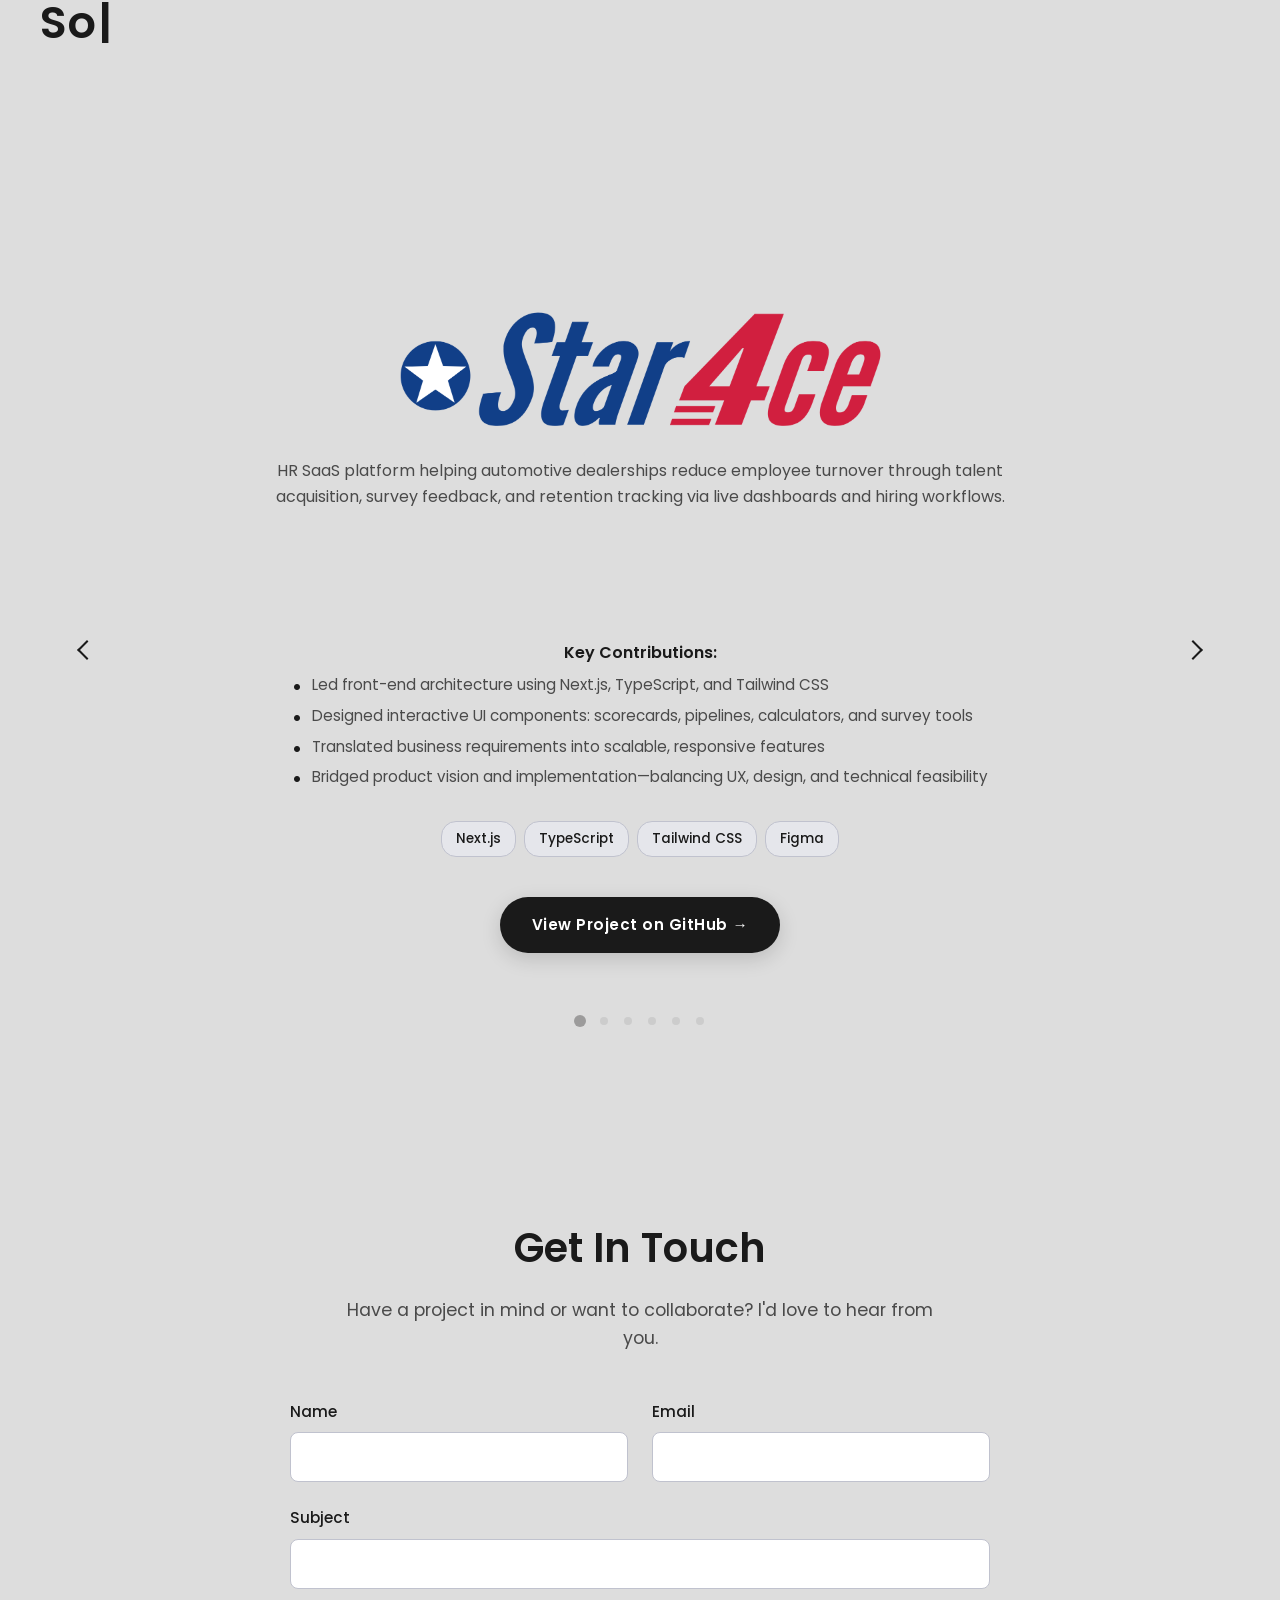
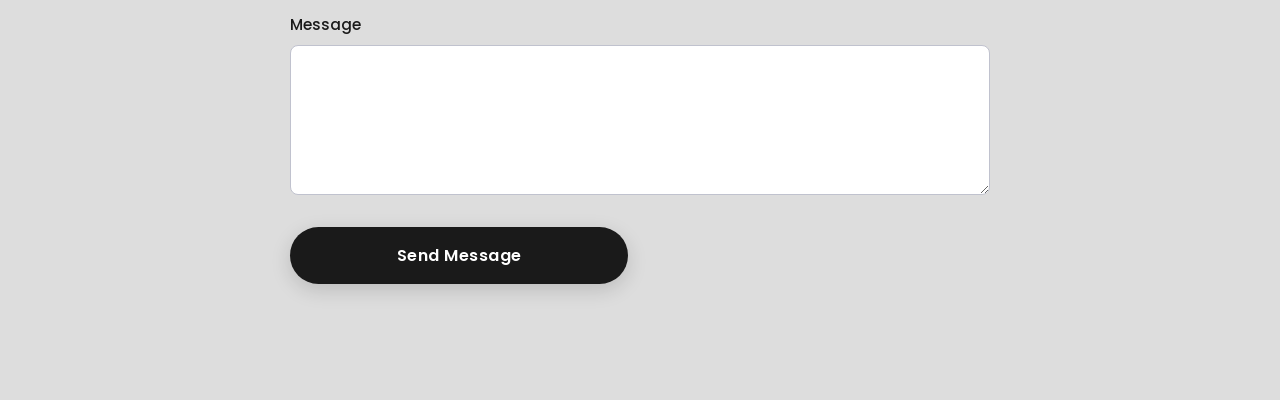
==== commit 68638cfc: "y" ====
--- a/index.html
+++ b/index.html
@@ -3,2194 +3,327 @@
 <head>
     <meta charset="UTF-8">
     <meta name="viewport" content="width=device-width, initial-scale=1.0">
-    <title>Amy Nguyen - Portfolio Player</title>
+    <title>Amy Nguyen | Portfolio</title>
+    <link rel="stylesheet" href="styles.css">
     <link rel="preconnect" href="https://fonts.googleapis.com">
     <link rel="preconnect" href="https://fonts.gstatic.com" crossorigin>
-    <link href="https://fonts.googleapis.com/css2?family=Outfit:wght@100;200;300;400;500;600;700;800;900&family=Nunito:ital,wght@0,200;0,300;0,400;0,500;0,600;0,700;0,800;0,900;1,200;1,300;1,400;1,500;1,600;1,700;1,800;1,900&display=swap" rel="stylesheet">
-    <style>
-        * {
-            margin: 0;
-            padding: 0;
-            box-sizing: border-box;
-        }
-
-        html {
-            scroll-behavior: smooth;
-            background: #1c1f2b;
-        }
-
-        :root {
-            --dark-teal: #2b2525;
-            --soft-blue: #83adb5;
-            --lavender: #c7bbc9;
-            --plum: #5e3c58;
-            --warm-gray: #bfb5b2;
-            --cream: #f5f5f5;
-            --black: #0a0a0a;
-            --dark-gray: #1a1a1a;
-            --medium-gray: #2a2a2a;
-            --text-white: #ffffff;
-            --text-light: rgba(255, 255, 255, 0.9);
-            --text-muted: rgba(255, 255, 255, 0.6);
-        }
-
-        body {
-            font-family: 'Nunito', -apple-system, BlinkMacSystemFont, 'Segoe UI', Roboto, sans-serif;
-            background: linear-gradient(135deg, #1c1f2b 0%, #121826 100%);
-            background-attachment: fixed;
-            color: var(--text-light);
-            overflow: hidden;
-            min-height: 100vh;
-        }
-
-        /* Main Home Section */
-        .home-section {
-            min-height: 100vh;
-            display: flex;
-            align-items: center;
-            justify-content: center;
-            padding: 20px;
-            position: relative;
-            background: linear-gradient(135deg, #1c1f2b 0%, #121826 100%);
-        }
-
-        /* Background Animation */
-        .background-vinyl {
-            position: absolute;
-            width: 800px;
-            height: 800px;
-            background: radial-gradient(circle at 30% 30%, var(--plum), transparent);
-            border-radius: 50%;
-            opacity: 0.1;
-            animation: spin 60s linear infinite;
-            top: 50%;
-            left: 50%;
-            transform: translate(-50%, -50%);
-            z-index: -1;
-        }
-
-        @keyframes spin {
-            from { transform: translate(-50%, -50%) rotate(0deg); }
-            to { transform: translate(-50%, -50%) rotate(360deg); }
-        }
-
-        /* Header */
-        .header {
-            position: absolute;
-            top: 20px;
-            left: 20px;
-            z-index: 10;
-        }
-
-        .header h1 {
-            font-family: 'Outfit', sans-serif;
-            font-size: 20px;
-            font-weight: 700;
-            color: var(--text-white);
-            margin: 0;
-        }
-
-        /* Loading Screen */
-        .loading-screen {
-            position: fixed;
-            top: 0;
-            left: 0;
-            width: 100%;
-            height: 100%;
-            background: linear-gradient(135deg, #1c1f2b 0%, #121826 100%);
-            display: flex;
-            flex-direction: column;
-            align-items: center;
-            justify-content: center;
-            z-index: 9999;
-            opacity: 1;
-            transition: opacity 1s ease-out;
-        }
-
-        .loading-screen.fade-out {
-            opacity: 0;
-        }
-
-        .loading-screen.hidden {
-            visibility: hidden;
-            pointer-events: none;
-        }
-
-        .loading-notes {
-            display: flex;
-            align-items: center;
-            justify-content: center;
-            gap: 20px;
-            margin-bottom: 30px;
-            height: 120px;
-        }
-
-        .music-note {
-            font-size: 2.5rem;
-            color: var(--soft-blue);
-            animation: float 2s ease-in-out infinite;
-            opacity: 0.8;
-        }
-
-        .music-note:nth-child(1) {
-            animation-delay: 0s;
-            color: var(--soft-blue);
-        }
-
-        .music-note:nth-child(2) {
-            animation-delay: 0.3s;
-            color: var(--lavender);
-        }
-
-        .music-note:nth-child(3) {
-            animation-delay: 0.6s;
-            color: var(--plum);
-        }
-
-        .music-note:nth-child(4) {
-            animation-delay: 0.9s;
-            color: var(--soft-blue);
-        }
-
-        .music-note:nth-child(5) {
-            animation-delay: 1.2s;
-            color: var(--lavender);
-        }
-
-        @keyframes float {
-            0%, 100% {
-                transform: translateY(0) rotate(0deg);
-                opacity: 0.8;
-            }
-            25% {
-                transform: translateY(-20px) rotate(5deg);
-                opacity: 1;
-            }
-            50% {
-                transform: translateY(-30px) rotate(0deg);
-                opacity: 0.9;
-            }
-            75% {
-                transform: translateY(-15px) rotate(-5deg);
-                opacity: 1;
-            }
-        }
-
-        .loading-text {
-            font-family: 'Outfit', sans-serif;
-            font-size: 1.4rem;
-            font-weight: 400;
-            color: var(--text-light);
-            text-align: center;
-            margin-bottom: 20px;
-            opacity: 0;
-            transform: translateY(30px);
-            animation: fadeInFromBottom 1.2s ease-out 0.5s forwards;
-        }
-
-        .loading-subtext {
-            font-family: 'Nunito', sans-serif;
-            font-size: 0.9rem;
-            color: var(--text-muted);
-            opacity: 0;
-            transform: translateY(30px);
-            animation: fadeInFromBottom 1.2s ease-out 0.8s forwards;
-            margin-bottom: 30px;
-        }
-
-        @keyframes fadeInFromBottom {
-            to {
-                opacity: 1;
-                transform: translateY(0);
-            }
-        }
-
-        /* Main Content Animation */
-        .main-content {
-            opacity: 1;
-        }
-
-        .main-content.loading {
-            opacity: 0;
-        }
-
-        .main-content.fade-in {
-            opacity: 1;
-            transition: opacity 1.2s ease-in;
-        }
-
-        /* Tech Stack Indicator */
-        .tech-stack-indicator {
-            position: absolute;
-            top: 30px;
-            right: 30px;
-            background: transparent;
-            border-radius: 15px;
-            padding: 0;
-            z-index: 10;
-            transition: all 0.3s ease;
-            pointer-events: none;
-            transform: rotate(2deg);
-            text-shadow: 0 2px 10px rgba(0, 0, 0, 0.3);
-        }
-
-        .tech-stack-title {
-            font-family: 'Outfit', sans-serif;
-            font-size: 0.9rem;
-            font-weight: 300;
-            color: var(--text-muted);
-            text-align: right;
-            margin-bottom: 5px;
-            opacity: 0.7;
-            position: relative;
-        }
-
-        .tech-stack-title::after {
-            content: '';
-            position: absolute;
-            bottom: -2px;
-            left: 0;
-            width: 100%;
-            height: 1px;
-            background: linear-gradient(90deg, transparent, var(--soft-blue), transparent);
-            opacity: 0.5;
-        }
-
-        .tech-codes {
-            display: flex;
-            flex-direction: column;
-            align-items: flex-end;
-            gap: 3px;
-        }
-
-        .tech-code {
-            font-family: 'Outfit', sans-serif;
-            font-size: 0.7rem;
-            font-weight: 300;
-            color: var(--text-muted);
-            background: transparent;
-            padding: 0;
-            border: none;
-            transition: all 0.2s ease;
-            opacity: 0.6;
-            text-align: right;
-        }
-
-        /* Signature */
-        .signature {
-            position: fixed;
-            bottom: 30px;
-            right: 30px;
-            font-family: 'Outfit', sans-serif;
-            font-size: 0.9rem;
-            font-weight: 300;
-            color: var(--text-muted);
-            opacity: 0.7;
-            transition: all 0.3s ease;
-            z-index: 999;
-            pointer-events: none;
-            transform: rotate(-2deg);
-            text-shadow: 0 2px 10px rgba(0, 0, 0, 0.3);
-        }
-
-        .signature.hidden {
-            opacity: 0;
-            transform: rotate(-2deg) translateY(20px);
-        }
-
-        .signature-text {
-            position: relative;
-        }
-
-        .signature-text::after {
-            content: '';
-            position: absolute;
-            bottom: -2px;
-            left: 0;
-            width: 100%;
-            height: 1px;
-            background: linear-gradient(90deg, transparent, var(--soft-blue), transparent);
-            opacity: 0.5;
-        }
-        .back-to-top {
-            position: fixed;
-            bottom: 30px;
-            right: 30px;
-            width: 50px;
-            height: 50px;
-            background: linear-gradient(135deg, var(--soft-blue), var(--plum));
-            border: none;
-            border-radius: 50%;
-            color: white;
-            font-size: 1.2rem;
-            cursor: pointer;
-            opacity: 0;
-            visibility: hidden;
-            transition: all 0.3s ease;
-            z-index: 1000;
-            box-shadow: 0 5px 20px rgba(131, 173, 181, 0.3);
-        }
-
-        .back-to-top.visible {
-            opacity: 1;
-            visibility: visible;
-        }
-
-        .back-to-top:hover {
-            transform: scale(1.1);
-            box-shadow: 0 8px 30px rgba(131, 173, 181, 0.5);
-        }
-
-        /* Playlist Label */
-        .playlist-label {
-            position: fixed;
-            top: 30px;
-            left: 30px;
-            background: transparent;
-            border-radius: 25px;
-            padding: 12px 20px;
-            opacity: 0;
-            visibility: hidden;
-            transform: translateY(-20px);
-            transition: all 0.3s ease;
-            z-index: 1000;
-        }
-
-        .playlist-label.visible {
-            opacity: 1;
-            visibility: visible;
-            transform: translateY(0);
-        }
-
-        .playlist-label-text {
-            font-family: 'Outfit', sans-serif;
-            font-size: 1.1rem;
-            font-weight: 700;
-            color: var(--text-white);
-            text-transform: uppercase;
-            letter-spacing: 2px;
-            margin: 0;
-            text-shadow: 0 2px 10px rgba(0, 0, 0, 0.5);
-        }
-
-        .playlist-label-subtitle {
-            display: none;
-        }
-
-        /* Main Container */
-        .app-container {
-            width: 100%;
-            max-width: 1200px;
-            max-height: 90vh;
-            display: flex;
-            gap: 20px;
-            background: rgba(46, 64, 69, 0.3);
-            backdrop-filter: blur(10px);
-            border-radius: 30px;
-            padding: 20px;
-            box-shadow: 0 25px 50px rgba(0, 0, 0, 0.5);
-            position: relative;
-        }
-
-        .player-container {
-            flex: 1;
-            background: linear-gradient(145deg, rgba(46, 64, 69, 0.95), rgba(94, 60, 88, 0.95));
-            backdrop-filter: blur(20px);
-            border-radius: 20px;
-            padding: 30px;
-            border: 1px solid rgba(131, 173, 181, 0.3);
-            display: flex;
-            flex-direction: column;
-        }
-
-        /* Album Art & Track Info Section */
-        .album-section {
-            display: flex;
-            gap: 30px;
-            margin-bottom: 30px;
-            align-items: center;
-        }
-
-        .album-art {
-            width: 200px;
-            height: 200px;
-            background: linear-gradient(135deg, var(--soft-blue), var(--plum));
-            border-radius: 15px;
-            position: relative;
-            overflow: hidden;
-            cursor: pointer;
-            transition: all 0.3s ease;
-            box-shadow: 0 20px 40px rgba(0, 0, 0, 0.5);
-            background-size: cover;
-            background-position: center;
-            flex-shrink: 0;
-        }
-
-        .album-art:hover {
-            transform: scale(1.05);
-        }
-
-        .album-art::before {
-            content: '';
-            position: absolute;
-            top: 50%;
-            left: 50%;
-            transform: translate(-50%, -50%);
-            width: 60px;
-            height: 60px;
-            background: rgba(0, 0, 0, 0.3);
-            border-radius: 50%;
-            backdrop-filter: blur(10px);
-        }
-
-        .album-art::after {
-            content: 'AMY';
-            position: absolute;
-            top: 50%;
-            left: 50%;
-            transform: translate(-50%, -50%);
-            font-size: 1.5rem;
-            font-weight: bold;
-            color: white;
-            letter-spacing: 3px;
-        }
-
-        .album-art.project-preview::before,
-        .album-art.project-preview::after {
-            display: none;
-        }
-
-        .project-overlay {
-            position: absolute;
-            bottom: 0;
-            left: 0;
-            right: 0;
-            background: linear-gradient(transparent, rgba(0, 0, 0, 0.8));
-            padding: 15px;
-            transform: translateY(100%);
-            transition: transform 0.3s ease;
-        }
-
-        .album-art:hover .project-overlay {
-            transform: translateY(0);
-        }
-
-        .track-info {
-            flex: 1;
-            display: flex;
-            flex-direction: column;
-            justify-content: center;
-        }
-
-        .now-playing {
-            font-family: 'Outfit', sans-serif;
-            color: var(--soft-blue);
-            font-size: 0.9rem;
-            text-transform: uppercase;
-            letter-spacing: 2px;
-            margin-bottom: 10px;
-            opacity: 0.8;
-        }
-
-        .track-title {
-            font-family: 'Outfit', sans-serif;
-            font-size: 1.8rem;
-            font-weight: bold;
-            color: var(--text-light);
-            margin-bottom: 10px;
-            line-height: 1.1;
-        }
-
-        .track-artist {
-            font-size: 1rem;
-            color: var(--lavender);
-            margin-bottom: 20px;
-        }
-
-        .track-description {
-            color: var(--text-muted);
-            line-height: 1.6;
-            height: 140px;
-            overflow-y: auto;
-            padding-right: 10px;
-            font-size: 0.9rem;
-        }
-
-        /* Visualizer */
-        .visualizer {
-            height: 40px;
-            display: flex;
-            align-items: center;
-            justify-content: center;
-            gap: 3px;
-            margin: 20px 0;
-        }
-
-        .bar {
-            width: 3px;
-            background: linear-gradient(to top, var(--plum), var(--soft-blue), var(--lavender));
-            border-radius: 2px;
-            animation: pulse 1s ease-in-out infinite;
-        }
-
-        .bar:nth-child(1) { animation-delay: 0s; height: 15px; }
-        .bar:nth-child(2) { animation-delay: 0.1s; height: 25px; }
-        .bar:nth-child(3) { animation-delay: 0.2s; height: 35px; }
-        .bar:nth-child(4) { animation-delay: 0.3s; height: 20px; }
-        .bar:nth-child(5) { animation-delay: 0.4s; height: 40px; }
-        .bar:nth-child(6) { animation-delay: 0.5s; height: 18px; }
-        .bar:nth-child(7) { animation-delay: 0.6s; height: 30px; }
-        .bar:nth-child(8) { animation-delay: 0.7s; height: 25px; }
-        .bar:nth-child(9) { animation-delay: 0.8s; height: 35px; }
-        .bar:nth-child(10) { animation-delay: 0.9s; height: 22px; }
-
-        @keyframes pulse {
-            0%, 100% {
-                transform: scaleY(0.5);
-                opacity: 0.5;
-            }
-            50% {
-                transform: scaleY(1);
-                opacity: 1;
-            }
-        }
-
-        /* Progress Bar */
-        .progress-section {
-            margin: 20px 0;
-        }
-
-        .progress-bar {
-            height: 5px;
-            background: rgba(191, 181, 178, 0.2);
-            border-radius: 3px;
-            position: relative;
-            cursor: pointer;
-            overflow: hidden;
-        }
-
-        .progress {
-            height: 100%;
-            background: linear-gradient(90deg, var(--soft-blue), var(--lavender));
-            border-radius: 3px;
-            width: 0%;
-            position: relative;
-            transition: width 0.1s ease;
-        }
-
-        .progress::after {
-            content: '';
-            position: absolute;
-            right: -6px;
-            top: 50%;
-            transform: translateY(-50%);
-            width: 12px;
-            height: 12px;
-            background: var(--lavender);
-            border-radius: 50%;
-            box-shadow: 0 2px 10px rgba(0, 0, 0, 0.3);
-        }
-
-        .time-stamps {
-            display: flex;
-            justify-content: space-between;
-            margin-top: 10px;
-            font-size: 0.85rem;
-            color: var(--text-muted);
-        }
-
-        /* Controls */
-        .controls {
-            display: flex;
-            align-items: center;
-            justify-content: center;
-            gap: 25px;
-            margin: 20px 0;
-        }
-
-        .control-btn {
-            background: none;
-            border: none;
-            color: var(--text-light);
-            cursor: pointer;
-            transition: all 0.3s ease;
-            position: relative;
-        }
-
-        .control-btn:hover {
-            transform: scale(1.1);
-            color: var(--soft-blue);
-        }
-
-        .control-btn.small {
-            font-size: 1.2rem;
-            opacity: 0.7;
-        }
-
-        .control-btn.small:hover {
-            opacity: 1;
-        }
-
-        .play-btn {
-            width: 50px;
-            height: 50px;
-            background: linear-gradient(135deg, var(--soft-blue), var(--plum));
-            border-radius: 50%;
-            display: flex;
-            align-items: center;
-            justify-content: center;
-            font-size: 1.2rem;
-            box-shadow: 0 5px 20px rgba(131, 173, 181, 0.3);
-        }
-
-        .play-btn:hover {
-            box-shadow: 0 8px 30px rgba(131, 173, 181, 0.5);
-            transform: scale(1.05);
-        }
-
-        /* Sidebar */
-        .sidebar {
-            width: 350px;
-            background: rgba(46, 64, 69, 0.95);
-            border-radius: 20px;
-            padding: 20px;
-            border: 1px solid rgba(131, 173, 181, 0.3);
-            display: flex;
-            flex-direction: column;
-            max-height: 100%;
-        }
-
-        .playlist-selector {
-            display: flex;
-            margin-bottom: 20px;
-            background: rgba(191, 181, 178, 0.1);
-            border-radius: 12px;
-            padding: 4px;
-        }
-
-        .playlist-tab {
-            font-family: 'Outfit', sans-serif;
-            flex: 1;
-            padding: 12px 16px;
-            background: none;
-            border: none;
-            color: var(--text-muted);
-            cursor: pointer;
-            transition: all 0.3s ease;
-            border-radius: 8px;
-            font-size: 0.9rem;
-            font-weight: 500;
-        }
-
-        .playlist-tab:hover {
-            color: var(--text-light);
-            background: rgba(131, 173, 181, 0.1);
-        }
-
-        .playlist-tab.active {
-            background: linear-gradient(135deg, var(--soft-blue), var(--plum));
-            color: var(--text-white);
-            box-shadow: 0 2px 10px rgba(131, 173, 181, 0.3);
-        }
-
-        /* Tracks Label */
-        .tracks-header {
-            margin-bottom: 15px;
-            padding-bottom: 10px;
-            border-bottom: 1px solid rgba(131, 173, 181, 0.2);
-        }
-
-        .tracks-title {
-            font-family: 'Outfit', sans-serif;
-            font-size: 0.9rem;
-            font-weight: 600;
-            color: var(--soft-blue);
-            text-transform: uppercase;
-            letter-spacing: 1px;
-            opacity: 0.9;
-        }
-
-        .tracks-count {
-            font-size: 0.75rem;
-            color: var(--text-muted);
-            margin-top: 3px;
-        }
-
-        .playlist-content {
-            flex: 1;
-            overflow-y: auto;
-            padding-right: 10px;
-        }
-
-        .track-item {
-            display: flex;
-            align-items: center;
-            padding: 12px;
-            margin-bottom: 8px;
-            background: rgba(191, 181, 178, 0.1);
-            border-radius: 8px;
-            cursor: pointer;
-            transition: all 0.3s ease;
-            position: relative;
-            overflow: hidden;
-        }
-
-        .track-item:hover {
-            background: rgba(131, 173, 181, 0.15);
-            transform: translateX(5px);
-        }
-
-        .track-item.active {
-            background: rgba(131, 173, 181, 0.25);
-            border-left: 3px solid var(--soft-blue);
-        }
-
-        .track-number {
-            width: 25px;
-            text-align: center;
-            color: var(--text-muted);
-            font-size: 0.85rem;
-        }
-
-        .track-item.active .track-number {
-            color: var(--soft-blue);
-            font-weight: bold;
-        }
-
-        .track-details {
-            flex: 1;
-            margin-left: 10px;
-        }
-
-        .track-name {
-            font-family: 'Outfit', sans-serif;
-            font-weight: 500;
-            color: var(--text-light);
-            margin-bottom: 2px;
-            font-size: 0.9rem;
-        }
-
-        .track-meta {
-            font-size: 0.75rem;
-            color: var(--text-muted);
-        }
-
-        .track-duration {
-            color: var(--text-muted);
-            font-size: 0.85rem;
-        }
-
-        /* Contact Footer */
-        .contact-footer {
-            display: flex;
-            justify-content: center;
-            gap: 40px;
-            margin-top: 25px;
-            padding-top: 25px;
-            border-top: 1px solid rgba(191, 181, 178, 0.2);
-        }
-
-        .contact-link {
-            color: var(--text-muted);
-            text-decoration: none;
-            transition: all 0.3s ease;
-            display: flex;
-            align-items: center;
-            gap: 5px;
-            font-size: 0.9rem;
-        }
-
-        .contact-link:hover {
-            color: var(--soft-blue);
-            transform: translateY(-2px);
-        }
-
-        .contact-icon {
-            font-size: 1.1rem;
-        }
-
-        /* Detail Sections - Improved Layout */
-        .detail-section {
-            min-height: 100vh;
-            padding: 40px 20px;
-            display: flex;
-            align-items: center;
-            justify-content: center;
-            opacity: 0;
-            visibility: hidden;
-            transition: all 0.5s ease;
-            position: relative;
-        }
-
-        .detail-section.visible {
-            opacity: 1;
-            visibility: visible;
-        }
-
-        .detail-content {
-            max-width: 900px;
-            width: 100%;
-            text-align: center;
-            display: flex;
-            flex-direction: column;
-            align-items: center;
-            height: auto;
-        }
-
-        .detail-title {
-            font-family: 'Outfit', sans-serif;
-            font-size: 2.8rem;
-            font-weight: bold;
-            color: var(--text-white);
-            margin-bottom: 15px;
-            background: linear-gradient(135deg, var(--soft-blue), var(--lavender));
-            -webkit-background-clip: text;
-            -webkit-text-fill-color: transparent;
-            background-clip: text;
-        }
-
-        .detail-subtitle {
-            font-family: 'Outfit', sans-serif;
-            font-size: 1.1rem;
-            color: var(--lavender);
-            margin-bottom: 25px;
-            opacity: 0.9;
-        }
-
-        .detail-image {
-            width: 100%;
-            max-width: 500px;
-            height: 200px;
-            background-size: cover;
-            background-position: center;
-            border-radius: 20px;
-            margin: 20px auto;
-            box-shadow: 0 20px 40px rgba(0, 0, 0, 0.4);
-            border: 2px solid rgba(131, 173, 181, 0.3);
-            cursor: pointer;
-            transition: all 0.3s ease;
-            text-decoration: none;
-            display: block;
-        }
-
-        .detail-image:hover {
-            transform: scale(1.05);
-            box-shadow: 0 25px 50px rgba(0, 0, 0, 0.6);
-            border-color: var(--soft-blue);
-        }
-
-        .detail-description {
-            font-size: 1rem;
-            line-height: 1.6;
-            color: var(--text-light);
-            margin-bottom: 25px;
-            margin-top: 25px;
-            text-align: left;
-            max-width: 700px;
-            margin-left: auto;
-            margin-right: auto;
-        }
-
-        .tech-stack {
-            display: flex;
-            flex-wrap: wrap;
-            justify-content: center;
-            gap: 12px;
-            margin-top: 20px;
-        }
-
-        .tech-item {
-            font-family: 'Outfit', sans-serif;
-            padding: 8px 16px;
-            background: rgba(131, 173, 181, 0.2);
-            border-radius: 25px;
-            font-size: 0.9rem;
-            color: var(--soft-blue);
-            border: 1px solid rgba(131, 173, 181, 0.3);
-            backdrop-filter: blur(10px);
-            transition: all 0.3s ease;
-        }
-
-        .tech-item:hover {
-            background: rgba(131, 173, 181, 0.3);
-            transform: translateY(-2px);
-        }
-
-        /* Mini Player with Tabs on Top */
-        .mini-player-container {
-            position: fixed;
-            bottom: 20px;
-            right: 20px;
-            opacity: 0;
-            visibility: hidden;
-            transform: translateY(100px);
-            transition: all 0.3s ease;
-            z-index: 1000;
-        }
-
-        .mini-player-container.visible {
-            opacity: 1;
-            visibility: visible;
-            transform: translateY(0);
-        }
-
-        .mini-playlist-tabs {
-            display: flex;
-            margin-bottom: 8px;
-            background: rgba(46, 64, 69, 0.9);
-            backdrop-filter: blur(20px);
-            border-radius: 20px;
-            padding: 4px;
-            border: 1px solid rgba(131, 173, 181, 0.3);
-            box-shadow: 0 5px 15px rgba(0, 0, 0, 0.3);
-        }
-
-        .mini-playlist-tab {
-            font-family: 'Outfit', sans-serif;
-            flex: 1;
-            padding: 8px 16px;
-            background: none;
-            border: none;
-            color: var(--text-muted);
-            cursor: pointer;
-            transition: all 0.3s ease;
-            border-radius: 16px;
-            font-size: 0.8rem;
-            font-weight: 500;
-        }
-
-        .mini-playlist-tab:hover {
-            color: var(--text-light);
-            background: rgba(131, 173, 181, 0.1);
-        }
-
-        .mini-playlist-tab.active {
-            background: linear-gradient(135deg, var(--soft-blue), var(--plum));
-            color: var(--text-white);
-        }
-
-        .mini-player {
-            width: 380px;
-            height: 80px;
-            background: linear-gradient(145deg, rgba(46, 64, 69, 0.95), rgba(94, 60, 88, 0.95));
-            backdrop-filter: blur(20px);
-            border-radius: 40px;
-            padding: 10px 20px;
-            border: 1px solid rgba(131, 173, 181, 0.3);
-            box-shadow: 0 10px 30px rgba(0, 0, 0, 0.5);
-            display: flex;
-            align-items: center;
-            gap: 15px;
-        }
-
-        .mini-controls {
-            display: flex;
-            align-items: center;
-            gap: 8px;
-            flex-shrink: 0;
-        }
-
-        .mini-home-btn {
-            background: rgba(131, 173, 181, 0.3);
-            width: 30px;
-            height: 30px;
-            border-radius: 50%;
-            font-size: 0.7rem;
-        }
-
-        .mini-home-btn:hover {
-            background: rgba(131, 173, 181, 0.5);
-            transform: scale(1.05);
-        }
-
-        .mini-album-art {
-            width: 45px;
-            height: 45px;
-            background: linear-gradient(135deg, var(--soft-blue), var(--plum));
-            border-radius: 8px;
-            background-size: cover;
-            background-position: center;
-            flex-shrink: 0;
-        }
-
-        .mini-track-info {
-            flex: 1;
-            min-width: 0;
-        }
-
-        .mini-track-title {
-            font-family: 'Outfit', sans-serif;
-            font-size: 0.85rem;
-            font-weight: 600;
-            color: var(--text-light);
-            margin-bottom: 2px;
-            white-space: nowrap;
-            overflow: hidden;
-            text-overflow: ellipsis;
-        }
-
-        .mini-track-artist {
-            font-size: 0.7rem;
-            color: var(--text-muted);
-            white-space: nowrap;
-            overflow: hidden;
-            text-overflow: ellipsis;
-        }
-
-        .mini-controls {
-            display: flex;
-            align-items: center;
-            gap: 8px;
-            flex-shrink: 0;
-        }
-
-        .mini-control-btn {
-            background: none;
-            border: none;
-            color: var(--text-light);
-            cursor: pointer;
-            transition: all 0.3s ease;
-            font-size: 0.9rem;
-            padding: 6px;
-            border-radius: 50%;
-            width: 30px;
-            height: 30px;
-            display: flex;
-            align-items: center;
-            justify-content: center;
-        }
-
-        .mini-control-btn:hover {
-            transform: scale(1.1);
-            color: var(--soft-blue);
-            background: rgba(131, 173, 181, 0.1);
-        }
-
-        .mini-play-btn {
-            background: linear-gradient(135deg, var(--soft-blue), var(--plum));
-            width: 35px;
-            height: 35px;
-        }
-
-        .mini-play-btn:hover {
-            transform: scale(1.05);
-            background: linear-gradient(135deg, var(--lavender), var(--soft-blue));
-        }
-
-        /* Responsive */
-        @media (max-width: 968px) {
-            .loading-text {
-                font-size: 1.2rem;
-            }
-
-            .loading-subtext {
-                font-size: 0.8rem;
-            }
-
-            .music-note {
-                font-size: 2rem;
-            }
-
-            .loading-notes {
-                gap: 15px;
-                height: 100px;
-            }
-
-            .app-container {
-                flex-direction: column;
-                max-height: none;
-            }
-
-            .sidebar {
-                width: 100%;
-                max-height: 300px;
-            }
-
-            .album-section {
-                flex-direction: column;
-                align-items: center;
-                text-align: center;
-                gap: 20px;
-            }
-
-            .album-art {
-                width: 150px;
-                height: 150px;
-            }
-
-            .detail-title {
-                font-size: 2rem;
-            }
-
-            .detail-section {
-                padding: 20px;
-            }
-
-            .detail-image {
-                height: 150px;
-                max-width: 100%;
-            }
-
-            .tech-stack-indicator {
-                top: 20px;
-                right: 20px;
-            }
-
-            .tech-stack-title {
-                font-size: 0.8rem;
-                margin-bottom: 4px;
-            }
-
-            .tech-code {
-                font-size: 0.65rem;
-            }
-
-            .signature {
-                bottom: 20px;
-                right: 20px;
-                font-size: 0.8rem;
-            }
-
-            .playlist-label {
-                top: 20px;
-                left: 20px;
-                padding: 10px 16px;
-            }
-
-            .playlist-label-text {
-                font-size: 1rem;
-            }
-
-            .mini-player-container {
-                right: 20px;
-                left: 20px;
-                right: 20px;
-            }
-
-            .mini-playlist-tabs {
-                margin-bottom: 6px;
-            }
-
-            .mini-player {
-                width: 100%;
-                height: 70px;
-                padding: 8px 15px;
-            }
-
-            .mini-album-art {
-                width: 40px;
-                height: 40px;
-            }
-
-            .mini-track-title {
-                font-size: 0.8rem;
-            }
-
-            .mini-track-artist {
-                font-size: 0.65rem;
-            }
-
-            .mini-control-btn {
-                width: 28px;
-                height: 28px;
-                font-size: 0.8rem;
-            }
-
-            .mini-play-btn {
-                width: 32px;
-                height: 32px;
-            }
-        }
-
-        @media (max-width: 480px) {
-            .loading-text {
-                font-size: 1.1rem;
-            }
-
-            .loading-subtext {
-                font-size: 0.75rem;
-            }
-
-            .music-note {
-                font-size: 1.8rem;
-            }
-
-            .loading-notes {
-                gap: 12px;
-                height: 80px;
-            }
-
-            .detail-section {
-                padding: 15px;
-            }
-
-            .detail-title {
-                font-size: 1.8rem;
-            }
-
-            .detail-description {
-                font-size: 0.9rem;
-            }
-
-            .tech-stack-indicator {
-                top: 15px;
-                right: 15px;
-            }
-
-            .tech-stack-title {
-                font-size: 0.75rem;
-                margin-bottom: 3px;
-            }
-
-            .tech-code {
-                font-size: 0.6rem;
-            }
-
-            .signature {
-                bottom: 15px;
-                right: 15px;
-                font-size: 0.75rem;
-            }
-
-            .playlist-label {
-                top: 15px;
-                left: 15px;
-                padding: 8px 12px;
-            }
-
-            .playlist-label-text {
-                font-size: 0.9rem;
-            }
-
-            .mini-player {
-                height: 65px;
-                padding: 6px 12px;
-                gap: 10px;
-            }
-
-            .mini-album-art {
-                width: 35px;
-                height: 35px;
-            }
-
-            .mini-controls {
-                gap: 6px;
-            }
-
-            .mini-control-btn {
-                width: 26px;
-                height: 26px;
-                font-size: 0.75rem;
-            }
-
-            .mini-play-btn {
-                width: 30px;
-                height: 30px;
-            }
-        }
-
-        /* Scrollbar Styling */
-        .playlist-content::-webkit-scrollbar {
-            width: 6px;
-        }
-
-        .playlist-content::-webkit-scrollbar-track {
-            background: rgba(46, 64, 69, 0.5);
-        }
-
-        .playlist-content::-webkit-scrollbar-thumb {
-            background: rgba(131, 173, 181, 0.3);
-            border-radius: 3px;
-        }
-
-        .playlist-content::-webkit-scrollbar-thumb:hover {
-            background: rgba(131, 173, 181, 0.5);
-        }
-    </style>
+    <link href="https://fonts.googleapis.com/css2?family=Poppins:wght@300;400;500;600;700&family=Inter:wght@300;400;500;600;700&display=swap" rel="stylesheet">
+    <script src="https://cdn.jsdelivr.net/npm/@emailjs/browser@4/dist/email.min.js"></script>
 </head>
 <body>
-    <!-- Loading Screen -->
-    <div class="loading-screen" id="loadingScreen">
-        <div class="loading-notes">
-            <div class="music-note">♪</div>
-            <div class="music-note">♫</div>
-            <div class="music-note">♬</div>
-            <div class="music-note">♩</div>
-            <div class="music-note">♯</div>
-        </div>
-        <div class="loading-text" id="loadingText">Welcome to My Portfolio</div>
-        <div class="loading-subtext" id="loadingSubtext">Amy Nguyen</div>
-    </div>
-
-    <!-- Signature -->
-    <div class="signature" id="signature">
-        <div class="signature-text">Amy Nguyen</div>
-    </div>
-
-    <!-- Playlist Label -->
-    <div class="playlist-label" id="playlistLabel">
-        <div class="playlist-label-text" id="playlistLabelText">About Me</div>
-    </div>
-
-    <!-- Back to Top Button -->
-    <button class="back-to-top" id="backToTop">↑</button>
-
-    <!-- Mini Player Container -->
-    <div class="mini-player-container" id="miniPlayerContainer">
-        <div class="mini-playlist-tabs">
-            <button class="mini-playlist-tab active" data-playlist="about">About Me</button>
-            <button class="mini-playlist-tab" data-playlist="projects">Projects</button>
-        </div>
-
-        <div class="mini-player" id="miniPlayer">
-            <div class="mini-album-art" id="miniAlbumArt"></div>
-
-            <div class="mini-track-info">
-                <div class="mini-track-title" id="miniTrackTitle">Welcome to My Portfolio</div>
-                <div class="mini-track-artist" id="miniTrackArtist">Select something to begin exploring</div>
-            </div>
-
-            <div class="mini-controls">
-                <button class="mini-control-btn mini-home-btn" id="miniHomeBtn" title="Home">🏠︎</button>
-                <button class="mini-control-btn" id="miniPrevBtn" title="Previous">⏮</button>
-                <button class="mini-control-btn mini-play-btn" id="miniPlayBtn" title="Play/Pause">▶</button>
-                <button class="mini-control-btn" id="miniNextBtn" title="Next">⏭</button>
-            </div>
-        </div>
-    </div>
-
-    <!-- Tech Stack Indicator -->
-    <div class="tech-stack-indicator">
-        <div class="tech-stack-title">Built with</div>
-        <div class="tech-codes">
-            <span class="tech-code">HTML5</span>
-            <span class="tech-code">CSS3</span>
-            <span class="tech-code">JavaScript</span>
-            <span class="tech-code">Love</span>
-        </div>
-    </div>
-
-    <!-- Main Content -->
-    <div class="main-content" id="mainContent">
-        <!-- Home Section -->
-    <div class="home-section" id="home">
-        <div class="background-vinyl"></div>
-
-        <div class="app-container">
-            <!-- Main Player -->
-            <div class="player-container">
-                <!-- Album Section -->
-                <div class="album-section">
-                    <div class="album-art" id="albumArt">
-                        <div class="project-overlay" id="projectOverlay">
-                            <h3 id="overlayTitle">Learn More</h3>
-                            <p id="overlayTech">Click to explore</p>
-                        </div>
-                    </div>
-                    <div class="track-info">
-                        <div class="now-playing" id="nowPlaying">NOW PLAYING</div>
-                        <h1 class="track-title" id="currentTrack">Welcome to My Portfolio</h1>
-                        <div class="track-artist" id="trackArtist">Select something to begin exploring</div>
-                        <p class="track-description" id="trackDescription">
-                            Discover my journey through code, creativity, and innovation. Each section represents a unique aspect of who I am and what I create, showcasing different technologies and approaches to problem-solving.
-                        </p>
-                    </div>
-                </div>
-
-                <!-- Visualizer -->
-                <div class="visualizer">
-                    <div class="bar"></div>
-                    <div class="bar"></div>
-                    <div class="bar"></div>
-                    <div class="bar"></div>
-                    <div class="bar"></div>
-                    <div class="bar"></div>
-                    <div class="bar"></div>
-                    <div class="bar"></div>
-                    <div class="bar"></div>
-                    <div class="bar"></div>
-                </div>
-
-                <!-- Progress Section -->
-                <div class="progress-section">
-                    <div class="progress-bar" id="progressBar">
-                        <div class="progress" id="progress"></div>
-                    </div>
-                    <div class="time-stamps">
-                        <span id="currentTime">0:00</span>
-                        <span id="totalTime">0:00</span>
-                    </div>
-                </div>
-
-                <!-- Controls -->
-                <div class="controls">
-                    <button class="control-btn small" title="Shuffle">⤮</button>
-                    <button class="control-btn small" id="prevBtn" title="Previous">⏮</button>
-                    <button class="control-btn play-btn" id="playBtn" title="Play/Pause">▶</button>
-                    <button class="control-btn small" id="nextBtn" title="Next">⏭</button>
-                    <button class="control-btn small" title="Repeat">↻</button>
-                </div>
-
-                <!-- Contact Footer -->
-                <div class="contact-footer">
-                    <a href="mailto:amyqanguyen@gmail.com" class="contact-link" title="Email">
-                      <img src="https://img.icons8.com/ios-filled/50/ffffff/new-post.png" alt="Email" width="24" height="24">
-                    </a>
-                    <a href="https://www.linkedin.com/in/amy-nguyen-355205206/" target="_blank" class="contact-link" title="LinkedIn">
-                      <img src="https://img.icons8.com/ios-filled/50/ffffff/linkedin.png" alt="LinkedIn" width="24" height="24">
-                    </a>
-                    <a href="https://github.com/amyy2k" target="_blank" class="contact-link" title="GitHub">
-                        <img src="https://img.icons8.com/ios-glyphs/50/ffffff/github.png" alt="GitHub" width="24" height="24">
-                    </a>
-                    <a href="https://x.com/hanloda" target="_blank" class="contact-link" title="Twitter">
-                        <img src="https://img.icons8.com/ios-filled/50/ffffff/twitter.png" alt="Twitter" width="24" height="24">
-                    </a>
-
-                </div>
-
-            </div>
-
-            <!-- Sidebar -->
-            <div class="sidebar">
-                <div class="playlist-selector">
-                    <button class="playlist-tab active" data-playlist="about">About Me</button>
-                    <button class="playlist-tab" data-playlist="projects">Projects</button>
-                </div>
-
-                <!-- Tracks Header -->
-                <div class="tracks-header">
-                    <div class="tracks-title" id="tracksTitle">Tracks</div>
-                    <div class="tracks-count" id="tracksCount">4 tracks</div>
-                </div>
-
-                <div class="playlist-content">
-                    <!-- Tracks will be dynamically generated here -->
-                </div>
-            </div>
-        </div>
-    </div>
-
-    <!-- Detail Sections for About Me -->
-    <div class="detail-section" id="detail-about-0">
-        <div class="detail-content">
-            <h1 class="detail-title">Who am I</h1>
-            <p class="detail-subtitle">Personal Introduction • Background</p>
-            <p class="detail-description">
-                Hello! My name is Amy Nguyen. I am an aspiring developer and wish to hone my skills into my career path. I graduated with a Bachelor's of Computer Science from California State University Fullerton. I enjoy playing video games, jamming to music, gyming, and creating mini projects.
-                Showcased here are my projects I have created; they range from mobile applications to 3D modeling for video games. Despite having a variety of projects, I want to pursue a stronger field in web development.
-            </p>
-            <p>
-              If you are interested in collaborating, feel free to contact me!
-            </p>
-            <div class="contact-footer">
-                <a href="mailto:amyqanguyen@gmail.com" class="contact-link" title="Email">
-                  <img src="https://img.icons8.com/ios-filled/50/ffffff/new-post.png" alt="Email" width="24" height="24">
+    <!-- Navigation -->
+    <nav class="navbar">
+        <div class="nav-container">
+            <ul class="nav-menu">
+                <li><a href="#home">Home</a></li>
+                <li><a href="#about">About Me</a></li>
+                <li><a href="#projects">Projects</a></li>
+                <li><a href="#contact">Contact Me</a></li>
+            </ul>
+        </div>
+    </nav>
+
+    <!-- Hero Section -->
+    <section id="home" class="hero">
+        <!-- Floating Clouds with Text -->
+        <div class="cloud-container cloud-1">
+            <img src="assets/images/cloud1.png" alt="Cloud" class="cloud">
+            <div class="cloud-text">
+                <p>Front-End Engineer and Lead Designer</p>
+            </div>
+        </div>
+        <div class="cloud-container cloud-2">
+            <img src="assets/images/cloud2.png" alt="Cloud" class="cloud">
+            <div class="cloud-text">
+                <p>20+ Projects</p>
+            </div>
+        </div>
+        <div class="cloud-container cloud-3">
+            <img src="assets/images/cloud3.png" alt="Cloud" class="cloud">
+            <div class="cloud-text">
+                <p>5+ Companies Collaborated</p>
+            </div>
+        </div>
+        <div class="cloud-container cloud-4">
+            <img src="assets/images/cloud4.png" alt="Cloud" class="cloud">
+            <div class="cloud-text">
+                <p>6+ Showcased Works</p>
+            </div>
+        </div>
+        
+        <div class="hero-content">
+            <img src="assets/images/AMY.png" alt="Amy Nguyen" class="hero-name-image">
+            <div class="hero-bio">
+                <p>
+                    Front-End Engineer & UX Designer crafting intuitive digital experiences. 
+                    Currently building scalable platforms at Star4ce, where I transform business 
+                    goals into functional, user-centered products.
+                </p>
+                <p>
+                    I bridge design and development—creating responsive web applications, 
+                    designing cohesive brand identities, and building iOS solutions that balance 
+                    technical excellence with creative vision.
+                </p>
+                <p>
+                    Beyond code, I explore 3D modeling, music production, and game development, 
+                    always seeking new ways to merge artistry with technology.
+                </p>
+            </div>
+            <div class="hero-socials">
+                <a href="https://www.linkedin.com/in/amy-nguyen-355205206/" target="_blank" rel="noopener noreferrer" class="social-link" aria-label="LinkedIn">
+                    <svg width="24" height="24" viewBox="0 0 24 24" fill="none" xmlns="http://www.w3.org/2000/svg">
+                        <path d="M20.447 20.452h-3.554v-5.569c0-1.328-.027-3.037-1.852-3.037-1.853 0-2.136 1.445-2.136 2.939v5.667H9.351V9h3.414v1.561h.046c.477-.9 1.637-1.85 3.37-1.85 3.601 0 4.267 2.37 4.267 5.455v6.286zM5.337 7.433c-1.144 0-2.063-.926-2.063-2.065 0-1.138.92-2.063 2.063-2.063 1.14 0 2.064.925 2.064 2.063 0 1.139-.925 2.065-2.064 2.065zm1.782 13.019H3.555V9h3.564v11.452zM22.225 0H1.771C.792 0 0 .774 0 1.729v20.542C0 23.227.792 24 1.771 24h20.451C23.2 24 24 23.227 24 22.271V1.729C24 .774 23.2 0 22.222 0h.003z" fill="currentColor"/>
+                    </svg>
                 </a>
-                <a href="https://www.linkedin.com/in/amy-nguyen-355205206/" target="_blank" class="contact-link" title="LinkedIn">
-                  <img src="https://img.icons8.com/ios-filled/50/ffffff/linkedin.png" alt="LinkedIn" width="24" height="24">
+                <a href="https://x.com/hanloda" target="_blank" rel="noopener noreferrer" class="social-link" aria-label="Twitter/X">
+                    <svg width="24" height="24" viewBox="0 0 24 24" fill="none" xmlns="http://www.w3.org/2000/svg">
+                        <path d="M18.244 2.25h3.308l-7.227 8.26 8.502 11.24H16.17l-5.214-6.817L4.99 21.75H1.68l7.73-8.835L1.254 2.25H8.08l4.713 6.231zm-1.161 17.52h1.833L7.084 4.126H5.117z" fill="currentColor"/>
+                    </svg>
                 </a>
-                <a href="https://github.com/amyy2k" target="_blank" class="contact-link" title="GitHub">
-                    <img src="https://img.icons8.com/ios-glyphs/50/ffffff/github.png" alt="GitHub" width="24" height="24">
+                <a href="https://www.instagram.com/q.a.m.y/" target="_blank" rel="noopener noreferrer" class="social-link" aria-label="Instagram">
+                    <svg width="24" height="24" viewBox="0 0 24 24" fill="none" xmlns="http://www.w3.org/2000/svg">
+                        <path d="M12 2.163c3.204 0 3.584.012 4.85.07 3.252.148 4.771 1.691 4.919 4.919.058 1.265.069 1.645.069 4.849 0 3.205-.012 3.584-.069 4.849-.149 3.225-1.664 4.771-4.919 4.919-1.266.058-1.644.07-4.85.07-3.204 0-3.584-.012-4.849-.07-3.26-.149-4.771-1.699-4.919-4.92-.058-1.265-.07-1.644-.07-4.849 0-3.204.013-3.583.07-4.849.149-3.227 1.664-4.771 4.919-4.919 1.266-.057 1.645-.069 4.849-.069zm0-2.163c-3.259 0-3.667.014-4.947.072-4.358.2-6.78 2.618-6.98 6.98-.059 1.281-.073 1.689-.073 4.948 0 3.259.014 3.668.072 4.948.2 4.358 2.618 6.78 6.98 6.98 1.281.058 1.689.072 4.948.072 3.259 0 3.668-.014 4.948-.072 4.354-.2 6.782-2.618 6.979-6.98.059-1.28.073-1.689.073-4.948 0-3.259-.014-3.667-.072-4.947-.196-4.354-2.617-6.78-6.979-6.98-1.281-.059-1.69-.073-4.949-.073zm0 5.838c-3.403 0-6.162 2.759-6.162 6.162s2.759 6.163 6.162 6.163 6.162-2.759 6.162-6.163c0-3.403-2.759-6.162-6.162-6.162zm0 10.162c-2.209 0-4-1.79-4-4 0-2.209 1.791-4 4-4s4 1.791 4 4c0 2.21-1.791 4-4 4zm6.406-11.845c-.796 0-1.441.645-1.441 1.44s.645 1.44 1.441 1.44c.795 0 1.439-.645 1.439-1.44s-.644-1.44-1.439-1.44z" fill="currentColor"/>
+                    </svg>
                 </a>
-                <a href="https://x.com/hanloda" target="_blank" class="contact-link" title="Twitter">
-                    <img src="https://img.icons8.com/ios-filled/50/ffffff/twitter.png" alt="Twitter" width="24" height="24">
+                <a href="https://github.com/amyy2k" target="_blank" rel="noopener noreferrer" class="social-link" aria-label="GitHub">
+                    <svg width="24" height="24" viewBox="0 0 24 24" fill="none" xmlns="http://www.w3.org/2000/svg">
+                        <path d="M12 0c-6.626 0-12 5.373-12 12 0 5.302 3.438 9.8 8.207 11.387.599.111.793-.261.793-.577v-2.234c-3.338.726-4.033-1.416-4.033-1.416-.546-1.387-1.333-1.756-1.333-1.756-1.089-.745.083-.729.083-.729 1.205.084 1.839 1.237 1.839 1.237 1.07 1.834 2.807 1.304 3.492.997.107-.775.418-1.305.762-1.604-2.665-.305-5.467-1.334-5.467-5.931 0-1.311.469-2.381 1.236-3.221-.124-.303-.535-1.524.117-3.176 0 0 1.008-.322 3.301 1.23.957-.266 1.983-.399 3.003-.404 1.02.005 2.047.138 3.006.404 2.291-1.552 3.297-1.23 3.297-1.23.653 1.653.242 2.874.118 3.176.77.84 1.235 1.911 1.235 3.221 0 4.609-2.807 5.624-5.479 5.921.43.372.823 1.102.823 2.222v3.293c0 .319.192.694.801.576 4.765-1.589 8.199-6.086 8.199-11.386 0-6.627-5.373-12-12-12z" fill="currentColor"/>
+                    </svg>
                 </a>
-
-            </div>
-        </div>
-    </div>
-
-    <div class="detail-section" id="detail-about-1">
-        <div class="detail-content">
-            <h1 class="detail-title">My Skills</h1>
-            <p class="detail-subtitle">Technical Expertise • Programming</p>
-            <p class="detail-description">
-                I've developed a diverse skill set that spans across multiple domains of software development. My programming languages include Swift for iOS development, Python for backend and data analysis, JavaScript for interactive web experiences, and SQL for database management. In terms of frameworks and tools, I'm experienced with SwiftUI for creating beautiful iOS interfaces, Three.js for immersive 3D web graphics, React for dynamic user interfaces, and various database systems for robust data management. What sets me apart is my ability to combine technical proficiency with creative vision. I don't just write code - I craft experiences that engage users and solve meaningful problems.
-            </p>
-            <div class="tech-stack">
-                <div class="tech-item">HTML/CSS/JS</div>
-                <div class="tech-item">Three.js</div>
-                <div class="tech-item">GSAP.js</div>
-                <div class="tech-item">Swift</div>
-                <div class="tech-item">Python</div>
-                <div class="tech-item">C++</div>
-                <div class="tech-item">React</div>
-                <div class="tech-item">SQL</div>
-                <div class="tech-item">Blender</div>
-                <div class="tech-item">Unity</div>
-                <div class="tech-item">Model Design</div>
-
-            </div>
-        </div>
-    </div>
-
-    <div class="detail-section" id="detail-about-2">
-        <div class="detail-content">
-            <h1 class="detail-title">My Interests</h1>
-            <p class="detail-subtitle">Hobbies • Passions • Inspiration</p>
-            <p class="detail-description">
-                Beyond the world of coding, I'm deeply passionate about creative technology and artistic expression. Music production is one of my biggest interests - I love creating soundscapes and experimenting with audio visualization techniques that bring music to life in visual form. I'm fascinated by 3D art and spend considerable time exploring tools like Blender to create digital sculptures and environments. The intersection of art and technology excites me, especially in emerging fields like virtual and augmented reality where I can create immersive experiences that engage multiple senses. Music plays a huge role in my creative process and I believe that the best technology solutions often come from approaching problems with an artist's eye.
-            </p>
-            <div class="tech-stack">
-                <div class="tech-item">Music</div>
-                <div class="tech-item">Video Games</div>
-                <div class="tech-item">Cooking</div>
-                <div class="tech-item">Food</div>
-                <div class="tech-item">Traveling</div>
-                <div class="tech-item">Cinema</div>
-                <div class="tech-item">Water</div>
-                <div class="tech-item">Lulu the Piggy</div>
-            </div>
-        </div>
-    </div>
-
-    <div class="detail-section" id="detail-about-3">
-        <div class="detail-content">
-            <h1 class="detail-title">My Experience</h1>
-            <p class="detail-subtitle">Work • Projects • Learning Journey</p>
-            <p class="detail-description">
-                Through various projects and coursework, I've gained hands-on experience across the full spectrum of software development. From building iOS applications that solve real-world problems to creating immersive web experiences with 3D graphics, each project has contributed to my growth as a developer. My experience spans full-stack development, mobile app creation, database management, and creative technology. I've worked on everything from food delivery applications to audio visualizers, each teaching me valuable lessons about problem-solving, user experience design, and the critical importance of writing clean, maintainable code. What I've learned most is that great software isn't just about technical excellence - it's about understanding users and creating solutions that feel intuitive and delightful to use.
-            </p>
-        </div>
-    </div>
-
-    <!-- Detail Sections for Projects -->
-    <div class="detail-section" id="detail-projects-0">
-        <div class="detail-content">
-            <h1 class="detail-title">Food Deli iOS App</h1>
-            <p class="detail-subtitle">iOS Development • Swift & SwiftUI</p>
-            <a href="https://github.com/amyy2k/FoodDeli" target="_blank" class="detail-image" style="background-image: url('banner-projects-0.png')" title="View on GitHub"></a>
-            <p class="detail-description">
-                A comprehensive food delivery application built from the ground up using Swift and SwiftUI. This project showcases modern iOS development practices with a focus on creating an intuitive and visually appealing user experience. The app features real-time order tracking that keeps users informed throughout their delivery journey, secure user authentication to protect personal information, an elegant restaurant browsing interface that makes discovery enjoyable, and seamless payment integration for a frictionless checkout experience. Built with performance optimization in mind, the app demonstrates advanced iOS patterns including MVVM architecture, Combine framework for reactive programming, and custom animations that bring the interface to life.
-            </p>
-            <div class="tech-stack">
-                <div class="tech-item">Swift</div>
-                <div class="tech-item">SwiftUI</div>
-                <div class="tech-item">Combine</div>
-                <div class="tech-item">Core Data</div>
-                <div class="tech-item">MapKit</div>
-                <div class="tech-item">Payment APIs</div>
-            </div>
-        </div>
-    </div>
-
-    <div class="detail-section" id="detail-projects-1">
-        <div class="detail-content">
-            <h1 class="detail-title">Audio Visualizer</h1>
-            <p class="detail-subtitle">Web Development • Three.js & WebGL</p>
-            <a href="https://github.com/amyy2k/Audio-Visualizer-w-Lyrics" target="_blank" class="detail-image" style="background-image: url('banner-projects-1.png')" title="View on GitHub"></a>
-            <p class="detail-description">
-                An interactive 3D audio visualizer that transforms music into stunning visual art in real-time. This project explores the intersection of audio processing, 3D graphics, and user interaction to create an immersive multimedia experience. Built with Three.js and WebGL, the visualizer features dynamic particle systems that dance to the rhythm, responsive lighting effects that react to audio frequencies, multiple visualization modes to suit different musical styles, and customizable color schemes that allow users to personalize their experience. The technical implementation involves complex audio analysis using the Web Audio API, efficient 3D rendering optimized for smooth 60fps performance, and sophisticated shader programming to create visual effects that feel alive and responsive to the music's emotional content.
-            </p>
-            <div class="tech-stack">
-                <div class="tech-item">Three.js</div>
-                <div class="tech-item">WebGL</div>
-                <div class="tech-item">Web Audio API</div>
-                <div class="tech-item">GLSL Shaders</div>
-                <div class="tech-item">JavaScript</div>
-                <div class="tech-item">Canvas API</div>
-            </div>
-        </div>
-    </div>
-
-    <div class="detail-section" id="detail-projects-2">
-        <div class="detail-content">
-            <h1 class="detail-title">Music Mixer Hardware</h1>
-            <p class="detail-subtitle">Hardware Programming • Raspberry Pi & Python</p>
-            <a href="https://github.com/amyy2k/RasberryPiMusicMixer" target="_blank" class="detail-image" style="background-image: url('banner-projects-2.png')" title="View on GitHub"></a>
-            <p class="detail-description">
-                A custom-built music mixing station that brings the power of digital audio workstations into a tactile, hardware-based interface. This project demonstrates the integration of hardware and software to create professional-grade music production tools. The mixer features physical knobs and sliders for intuitive real-time audio manipulation, MIDI integration for seamless connectivity with existing music software, a responsive touch-screen interface for visual feedback and control, and robust audio processing capabilities perfect for live performances. Built on a Raspberry Pi foundation with custom Python software, the project showcases embedded systems programming, real-time audio processing, hardware interface design, and the challenges of creating reliable performance hardware that musicians can depend on in live settings.
-            </p>
-            <div class="tech-stack">
-                <div class="tech-item">Raspberry Pi</div>
-                <div class="tech-item">Python</div>
-                <div class="tech-item">MIDI Protocol</div>
-                <div class="tech-item">Audio Processing</div>
-                <div class="tech-item">Hardware Integration</div>
-                <div class="tech-item">Real-time Systems</div>
-            </div>
-        </div>
-    </div>
-
-    <div class="detail-section" id="detail-projects-3">
-        <div class="detail-content">
-            <h1 class="detail-title">Fullerton Vending Database</h1>
-            <p class="detail-subtitle">Database Management • MySQL & Python</p>
-            <a href="https://github.com/amyy2k/vending-machine-database" target="_blank" class="detail-image" style="background-image: url('banner-projects-3.png')" title="View on GitHub"></a>
-            <p class="detail-description">
-                A comprehensive vending machine management system designed specifically for the Cal State Fullerton campus. This project demonstrates enterprise-level database design and management for real-world operational challenges. The system provides robust inventory tracking across multiple campus locations, detailed sales analytics for business intelligence, automated maintenance scheduling to ensure optimal machine performance, and real-time reporting capabilities accessible through an intuitive web dashboard. Built with MySQL for reliable data storage and Python for backend processing, the project showcases database optimization techniques, complex query design for analytics, automated reporting systems, and the integration of multiple data sources into a unified management platform.
-            </p>
-            <div class="tech-stack">
-                <div class="tech-item">MySQL</div>
-                <div class="tech-item">Python</div>
-                <div class="tech-item">Database Design</div>
-                <div class="tech-item">Data Analytics</div>
-                <div class="tech-item">Web Dashboard</div>
-                <div class="tech-item">Reporting Systems</div>
-            </div>
-        </div>
-    </div>
-
-    <div class="detail-section" id="detail-projects-4">
-        <div class="detail-content">
-            <h1 class="detail-title">Hanloda's Avatar Company</h1>
-            <p class="detail-subtitle">3D Development • Blender & Unity</p>
-            <a href="https://github.com/amyy2k/hanloda-avatar" target="_blank" class="detail-image" style="background-image: url('banner-projects-4.png')" title="View on GitHub"></a>
-            <p class="detail-description">
-                An immersive virtual reality experience that pushes the boundaries of digital avatar creation and interactive virtual environments. This project represents the cutting edge of VR development and 3D character design. The experience features custom 3D avatars with detailed animations and expressions, interactive virtual environments that respond to user presence, physics-based interactions that feel natural and intuitive, and immersive gameplay mechanics designed specifically for virtual reality. Created using Blender for detailed 3D modeling and texturing, Unity for VR implementation and interaction systems, the project showcases advanced 3D pipeline workflows, VR UX design principles, performance optimization for immersive experiences, and the technical challenges of creating presence in virtual spaces.
-            </p>
-            <div class="tech-stack">
-                <div class="tech-item">Blender</div>
-                <div class="tech-item">Unity</div>
-                <div class="tech-item">VR Development</div>
-                <div class="tech-item">3D Modeling</div>
-                <div class="tech-item">Animation</div>
-                <div class="tech-item">Physics Systems</div>
-            </div>
-        </div>
-    </div>
-
-    <div class="detail-section" id="detail-projects-5">
-        <div class="detail-content">
-            <h1 class="detail-title">Adaptive Provisions Store</h1>
-            <p class="detail-subtitle">Web Development • HTML, CSS & GSAP</p>
-            <a href="https://github.com/amyy2k/adaptive-provisions" target="_blank" class="detail-image" style="background-image: url('banner-projects-5.png')" title="View on GitHub"></a>
-            <p class="detail-description">
-                A modern e-commerce website that demonstrates the power of thoughtful animation and interaction design in creating engaging shopping experiences. This project showcases advanced web development techniques focused on user engagement and conversion. The site features stunning animations powered by GSAP that guide users through the shopping journey, interactive product showcases that bring items to life, responsive design that works beautifully across all devices, and engaging user interactions that make shopping enjoyable rather than transactional. Built with semantic HTML for accessibility, advanced CSS for sophisticated layouts and effects, and GSAP for professional-grade animations, the project demonstrates modern web development best practices, performance optimization techniques, and the art of creating digital experiences that feel both premium and approachable.
-            </p>
-            <div class="tech-stack">
-                <div class="tech-item">HTML5</div>
-                <div class="tech-item">CSS3</div>
-                <div class="tech-item">GSAP</div>
-                <div class="tech-item">Responsive Design</div>
-                <div class="tech-item">Animation</div>
-                <div class="tech-item">UX Design</div>
-            </div>
-        </div>
-    </div>
-
-    <!-- Main Content End -->
-    </div>
-
-    <script>
-        /*
-        IMAGE FILE NAMING CONVENTION:
-
-        ALBUM IMAGES (Square, for player album art):
-        About Me Album Images:
-        - album-about-0.png (Who am I)
-        - album-about-1.png (My Skills)
-        - album-about-2.png (My Interests)
-        - album-about-3.png (My Experience)
-
-        Project Album Images:
-        - album-projects-0.png (Food Deli iOS App)
-        - album-projects-1.png (Audio Visualizer)
-        - album-projects-2.png (Music Mixer Hardware)
-        - album-projects-3.png (Fullerton Vending Database)
-        - album-projects-4.png (Hanloda's Avatar Company)
-        - album-projects-5.png (Adaptive Provisions Store)
-
-        BANNER IMAGES (Rectangular, for detail section headers):
-        About Me Banner Images:
-        - banner-about-0.png (Who am I)
-        - banner-about-1.png (My Skills)
-        - banner-about-2.png (My Interests)
-        - banner-about-3.png (My Experience)
-
-        Project Banner Images:
-        - banner-projects-0.png (Food Deli iOS App)
-        - banner-projects-1.png (Audio Visualizer)
-        - banner-projects-2.png (Music Mixer Hardware)
-        - banner-projects-3.png (Fullerton Vending Database)
-        - banner-projects-4.png (Hanloda's Avatar Company)
-        - banner-projects-5.png (Adaptive Provisions Store)
-
-        All images should be placed in the same directory as this HTML file.
-        Album images: Recommended size 300x300px (square)
-        Banner images: Recommended size 500x200px (rectangular)
-        */
-
-        // Project data
-        const projects = [
-            {
-                title: "Food Deli iOS App",
-                artist: "iOS Development • Swift & SwiftUI",
-                description: "A comprehensive food delivery application built with Swift and SwiftUI. Features real-time order tracking, user authentication, restaurant browsing, and seamless payment integration. Designed with a focus on user experience and performance optimization.",
-                duration: "6:24",
-                link: "https://github.com/amyy2k/FoodDeli",
-                image: "fooddeliicon.png"
-            },
-            {
-                title: "Audio Visualizer",
-                artist: "Web Development • Three.js & WebGL",
-                description: "An interactive 3D audio visualizer that responds to music in real-time. Built with Three.js and WebGL, featuring dynamic particle systems, responsive lighting effects, and multiple visualization modes with customizable color schemes.",
-                duration: "4:15",
-                link: "https://github.com/amyy2k/Audio-Visualizer-w-Lyrics",
-                image: "visualizer.png"
-            },
-            {
-                title: "Music Mixer Hardware",
-                artist: "Hardware Programming • Raspberry Pi & Python",
-                description: "A custom-built music mixing station using Raspberry Pi and Python. Features physical knobs and sliders for real-time audio manipulation, MIDI integration, and a responsive touch-screen interface. Perfect for live performances.",
-                duration: "3:42",
-                link: "https://github.com/amyy2k/RasberryPiMusicMixer",
-                image: "musicmixer.png"
-            },
-            {
-                title: "Fullerton Vending Database",
-                artist: "Database Management • MySQL & Python",
-                description: "A comprehensive vending machine management system for CSUF campus. Built with MySQL and Python, featuring inventory tracking, sales analytics, maintenance scheduling, and real-time reporting with an intuitive web dashboard.",
-                duration: "5:30",
-                link: "https://github.com/amyy2k/vending-machine-database",
-                image: "vendingmachine.png"
-            },
-            {
-                title: "Hanloda's Avatar Company",
-                artist: "3D Development • Blender & Unity",
-                description: "A virtual reality experience featuring custom 3D avatars and interactive environments. Built with Blender for 3D modeling and Unity for VR implementation. Includes physics-based interactions and immersive gameplay mechanics.",
-                duration: "7:18",
-                link: "https://github.com/amyy2k/hanloda-avatar",
-                image: "album-projects-4.png"
-            },
-            {
-                title: "Adaptive Provisions Store",
-                artist: "Web Development • HTML, CSS & GSAP",
-                description: "A modern e-commerce website with stunning animations and interactive elements. Built with HTML, CSS, and GSAP for smooth animations. Features responsive design, product showcases, and engaging user interactions.",
-                duration: "4:56",
-                link: "https://github.com/amyy2k/adaptive-provisions",
-                image: "adaptiveprovisions.png"
-            }
-        ];
-
-        // About Me data
-        const aboutMe = [
-            {
-                title: "Who am I",
-                artist: "Graduate • Web Development • UX/UI • Dreamer",
-                description: "I'm Amy Nguyen, a passionate software developer and creative technologist. This portfolio showcases my strengths and creative thinking. If you would like to learn more, click on the album cover to expand!",
-                duration: "4:48",
-                link: "mailto:amyqanguyen@gmail.com",
-                image: "Amy.png"
-            },
-            {
-                title: "My Skills",
-                artist: "Languages • Framework • Softwares",
-                description: "Proficient in Swift, Python, JavaScript, HTML/CSS, and SQL. Experienced with frameworks like SwiftUI, Three.js, React, and tools like Blender, Unity, and various databases.",
-                duration: "5:12",
-                link: "https://github.com/amyy2k",
-                image: "skills.png"
-            },
-            {
-                title: "My Interests",
-                artist: "Hobbies • Passions • Inspiration",
-                description: "I enjoy jamming to music, playing video games, and cooking various dishes. From time to time I like to explore out of my reach for niche restaurants to try out.",
-                duration: "4:33",
-                link: "https://x.com/hanloda",
-                image: "hobby.png"
-            },
-            {
-                title: "My Experience",
-                artist: "Work • Projects • Learning Journey",
-                description: "Although most of my time were from projects, I have been recently contracted to work on a website for a start up company.",
-                duration: "6:18",
-                link: "https://github.com/amyy2k",
-                image: "experience.png"
-            },
-        ];
-
-        // Playlists - About Me is now the default
-        const playlists = {
-            about: {
-                title: "About Me",
-                tracks: aboutMe
-            },
-            projects: {
-                title: "Projects",
-                tracks: projects
-            }
-        };
-
-        // State - Start with About Me
-        let currentPlaylist = 'about';
-        let currentIndex = 0;
-        let isPlaying = false;
-        let currentTime = 0;
-        let totalDuration = 0;
-        let progressInterval = null;
-
-        // DOM Elements
-        const albumArt = document.getElementById('albumArt');
-        const nowPlaying = document.getElementById('nowPlaying');
-        const currentTrack = document.getElementById('currentTrack');
-        const trackArtist = document.getElementById('trackArtist');
-        const trackDescription = document.getElementById('trackDescription');
-        const playBtn = document.getElementById('playBtn');
-        const prevBtn = document.getElementById('prevBtn');
-        const nextBtn = document.getElementById('nextBtn');
-        const overlayTitle = document.getElementById('overlayTitle');
-        const overlayTech = document.getElementById('overlayTech');
-        const currentTimeEl = document.getElementById('currentTime');
-        const totalTimeEl = document.getElementById('totalTime');
-        const progressBar = document.getElementById('progress');
-        const playlistContent = document.querySelector('.playlist-content');
-        const backToTopBtn = document.getElementById('backToTop');
-        const tracksTitle = document.getElementById('tracksTitle');
-        const tracksCount = document.getElementById('tracksCount');
-        const playlistLabel = document.getElementById('playlistLabel');
-        const playlistLabelText = document.getElementById('playlistLabelText');
-        const signature = document.getElementById('signature');
-        const loadingScreen = document.getElementById('loadingScreen');
-        const mainContent = document.getElementById('mainContent');
-
-        // Mini Player Elements
-        const miniPlayerContainer = document.getElementById('miniPlayerContainer');
-        const miniPlayer = document.getElementById('miniPlayer');
-        const miniAlbumArt = document.getElementById('miniAlbumArt');
-        const miniTrackTitle = document.getElementById('miniTrackTitle');
-        const miniTrackArtist = document.getElementById('miniTrackArtist');
-        const miniPlayBtn = document.getElementById('miniPlayBtn');
-        const miniPrevBtn = document.getElementById('miniPrevBtn');
-        const miniNextBtn = document.getElementById('miniNextBtn');
-        const miniHomeBtn = document.getElementById('miniHomeBtn');
-
-        // Initialize
-        document.addEventListener('DOMContentLoaded', function() {
-            // Initially hide main content during loading
-            mainContent.classList.add('loading');
-
-            setupEventListeners();
-            renderPlaylist();
-            loadTrack(0);
-            setupScrollHandling();
-        });
-
-        // Loading screen sequence with fade transition
-        window.addEventListener('load', function() {
-            setTimeout(() => {
-                // Start fade out of loading screen
-                loadingScreen.classList.add('fade-out');
-
-                // Start fade in of main content
-                mainContent.classList.remove('loading');
-                mainContent.classList.add('fade-in');
-
-                // Completely hide loading screen after fade completes
-                setTimeout(() => {
-                    loadingScreen.classList.add('hidden');
-                }, 1000); // Match the fade duration
-
-            }, 2500);
-        });
-
-        function setupEventListeners() {
-            // Playlist tab clicks (both main and mini)
-            document.querySelectorAll('.playlist-tab, .mini-playlist-tab').forEach(tab => {
-                tab.addEventListener('click', (e) => {
-                    const playlistType = e.target.getAttribute('data-playlist');
-                    switchPlaylist(playlistType);
-                });
-            });
-
-            // Control buttons
-            playBtn.addEventListener('click', togglePlayPause);
-            prevBtn.addEventListener('click', previousTrack);
-            nextBtn.addEventListener('click', nextTrack);
-            albumArt.addEventListener('click', scrollToDetail);
-
-            // Mini player controls
-            miniPlayBtn.addEventListener('click', togglePlayPause);
-            miniPrevBtn.addEventListener('click', previousTrack);
-            miniNextBtn.addEventListener('click', nextTrack);
-            miniHomeBtn.addEventListener('click', scrollToHome);
-
-            // Progress bar click
-            document.getElementById('progressBar').addEventListener('click', seekProgress);
-
-            // Back to top button
-            backToTopBtn.addEventListener('click', scrollToHome);
-        }
-
-        function setupScrollHandling() {
-            // Show/hide back to top button and mini player based on scroll position
-            window.addEventListener('scroll', () => {
-                const scrollPosition = window.scrollY;
-                const showThreshold = window.innerHeight * 0.8;
-
-                if (scrollPosition > showThreshold) {
-                    backToTopBtn.classList.add('visible');
-                    miniPlayerContainer.classList.add('visible');
-                    playlistLabel.classList.add('visible');
-                    signature.classList.add('hidden'); // Hide signature when mini player shows
-                } else {
-                    backToTopBtn.classList.remove('visible');
-                    miniPlayerContainer.classList.remove('visible');
-                    playlistLabel.classList.remove('visible');
-                    signature.classList.remove('hidden'); // Show signature when mini player hides
-                }
-
-                // Check which detail section is currently visible and update playlist label
-                const detailSections = document.querySelectorAll('.detail-section');
-                let currentVisiblePlaylist = null;
-
-                detailSections.forEach(section => {
-                    const rect = section.getBoundingClientRect();
-                    if (rect.top < window.innerHeight * 0.5 && rect.bottom > window.innerHeight * 0.5) {
-                        section.classList.add('visible');
-
-                        // Extract playlist type from section ID (e.g., "detail-about-0" -> "about")
-                        const sectionId = section.id;
-                        if (sectionId.includes('detail-about')) {
-                            currentVisiblePlaylist = 'about';
-                        } else if (sectionId.includes('detail-projects')) {
-                            currentVisiblePlaylist = 'projects';
-                        }
-                    } else {
-                        section.classList.remove('visible');
-                    }
-                });
-
-                // Update playlist label based on visible section
-                if (currentVisiblePlaylist && scrollPosition > showThreshold) {
-                    updatePlaylistLabel(currentVisiblePlaylist);
-                }
-            });
-        }
-
-        function updatePlaylistLabel(playlistType) {
-            if (playlistType === 'about') {
-                playlistLabelText.textContent = 'About Me';
-            } else if (playlistType === 'projects') {
-                playlistLabelText.textContent = 'Projects';
-            }
-        }
-
-        function scrollToDetail() {
-            // Construct the detail section ID based on current playlist and index
-            const detailId = `detail-${currentPlaylist}-${currentIndex}`;
-            const detailSection = document.getElementById(detailId);
-
-            if (detailSection) {
-                detailSection.scrollIntoView({
-                    behavior: 'smooth',
-                    block: 'start'
-                });
-            }
-        }
-
-        function scrollToHome() {
-            document.getElementById('home').scrollIntoView({
-                behavior: 'smooth',
-                block: 'start'
-            });
-        }
-
-        function switchPlaylist(playlistType) {
-            // Update active tab (both main and mini)
-            document.querySelectorAll('.playlist-tab, .mini-playlist-tab').forEach(tab => {
-                tab.classList.remove('active');
-            });
-            document.querySelectorAll(`[data-playlist="${playlistType}"]`).forEach(tab => {
-                tab.classList.add('active');
-            });
-
-            // Switch playlist
-            currentPlaylist = playlistType;
-            currentIndex = 0; // Always start from first track when switching playlists
-
-            // Re-render playlist and load first track
-            renderPlaylist();
-            loadTrack(0);
-
-            // Auto-scroll to detail section if mini player is visible
-            if (miniPlayerContainer.classList.contains('visible')) {
-                setTimeout(() => scrollToDetail(), 200);
-            }
-        }
-
-        function renderPlaylist() {
-            const playlist = playlists[currentPlaylist];
-            const tracks = playlist.tracks;
-
-            // Update tracks header
-            tracksTitle.textContent = 'Tracks';
-            tracksCount.textContent = `${tracks.length} tracks`;
-
-            playlistContent.innerHTML = tracks.map((track, index) => `
-                <div class="track-item ${index === currentIndex ? 'active' : ''}" data-index="${index}">
-                    <span class="track-number">${index + 1}</span>
-                    <div class="track-details">
-                        <div class="track-name">${track.title}</div>
-                        <div class="track-meta">${track.artist.split(' • ').slice(-2).join(' • ')}</div>
-                    </div>
-                    <span class="track-duration">${track.duration}</span>
-                </div>
-            `).join('');
-
-            // Add click listeners to new track items
-            document.querySelectorAll('.track-item').forEach((item, index) => {
-                item.addEventListener('click', () => selectTrack(index));
-            });
-        }
-
-        function getCurrentTracks() {
-            return playlists[currentPlaylist].tracks;
-        }
-
-        function selectTrack(index) {
-            // Remove active class from all tracks
-            document.querySelectorAll('.track-item').forEach(item => {
-                item.classList.remove('active');
-            });
-
-            // Add active class to selected track
-            const trackItems = document.querySelectorAll('.track-item');
-            if (trackItems[index]) {
-                trackItems[index].classList.add('active');
-            }
-
-            currentIndex = index;
-            loadTrack(index);
-        }
-
-        function loadTrack(index) {
-            const tracks = getCurrentTracks();
-            const track = tracks[index];
-            if (!track) return;
-
-            // Update main display
-            currentTrack.textContent = track.title;
-            trackArtist.textContent = track.artist;
-            trackDescription.textContent = track.description;
-            nowPlaying.textContent = 'NOW PLAYING';
-
-            // Update mini player
-            miniTrackTitle.textContent = track.title;
-            miniTrackArtist.textContent = track.artist.split(' • ')[0]; // Show first part for brevity
-
-            // Parse duration and set total time
-            totalDuration = parseDuration(track.duration);
-            totalTimeEl.textContent = track.duration;
-            currentTime = 0;
-            currentTimeEl.textContent = '0:00';
-
-            // Reset progress
-            progressBar.style.width = '0%';
-
-            // Update album art (both main and mini)
-            if (track.image) {
-                albumArt.style.backgroundImage = `url("${track.image}")`;
-                albumArt.classList.add('project-preview');
-                miniAlbumArt.style.backgroundImage = `url("${track.image}")`;
-
-                // Update overlay
-                overlayTitle.textContent = track.title;
-                overlayTech.textContent = 'Click to explore';
-            } else {
-                albumArt.style.backgroundImage = '';
-                albumArt.style.background = 'linear-gradient(135deg, var(--soft-blue), var(--plum))';
-                albumArt.classList.remove('project-preview');
-                miniAlbumArt.style.backgroundImage = '';
-                miniAlbumArt.style.background = 'linear-gradient(135deg, var(--soft-blue), var(--plum))';
-            }
-
-            // Reset play state
-            stopProgress();
-            isPlaying = false;
-            playBtn.innerHTML = '▶';
-            miniPlayBtn.innerHTML = '▶';
-        }
-
-        function togglePlayPause() {
-            if (isPlaying) {
-                pause();
-            } else {
-                play();
-            }
-        }
-
-        function play() {
-            isPlaying = true;
-            playBtn.innerHTML = '⏸';
-            miniPlayBtn.innerHTML = '⏸';
-            startProgress();
-        }
-
-        function pause() {
-            isPlaying = false;
-            playBtn.innerHTML = '▶';
-            miniPlayBtn.innerHTML = '▶';
-            stopProgress();
-        }
-
-        function startProgress() {
-            stopProgress();
-            progressInterval = setInterval(() => {
-                if (currentTime < totalDuration) {
-                    currentTime += 1;
-                    updateProgressDisplay();
-                } else {
-                    nextTrack();
-                }
-            }, 1000);
-        }
-
-        function stopProgress() {
-            if (progressInterval) {
-                clearInterval(progressInterval);
-                progressInterval = null;
-            }
-        }
-
-        function updateProgressDisplay() {
-            const progressPercent = (currentTime / totalDuration) * 100;
-            progressBar.style.width = `${progressPercent}%`;
-            currentTimeEl.textContent = formatTime(currentTime);
-        }
-
-        function seekProgress(event) {
-            const progressBarContainer = event.currentTarget;
-            const rect = progressBarContainer.getBoundingClientRect();
-            const clickX = event.clientX - rect.left;
-            const width = rect.width;
-            const seekPercent = (clickX / width) * 100;
-
-            currentTime = Math.floor((seekPercent / 100) * totalDuration);
-            updateProgressDisplay();
-        }
-
-        function parseDuration(duration) {
-            const parts = duration.split(':');
-            return parseInt(parts[0]) * 60 + parseInt(parts[1]);
-        }
-
-        function formatTime(seconds) {
-            const mins = Math.floor(seconds / 60);
-            const secs = seconds % 60;
-            return `${mins}:${secs.toString().padStart(2, '0')}`;
-        }
-
-        function previousTrack() {
-            const tracks = getCurrentTracks();
-            const newIndex = currentIndex > 0 ? currentIndex - 1 : tracks.length - 1;
-            selectTrack(newIndex);
-
-            // Auto-scroll to detail section if mini player is visible
-            if (miniPlayerContainer.classList.contains('visible')) {
-                setTimeout(() => scrollToDetail(), 100);
-            }
-        }
-
-        function nextTrack() {
-            const tracks = getCurrentTracks();
-            const newIndex = currentIndex < tracks.length - 1 ? currentIndex + 1 : 0;
-            selectTrack(newIndex);
-
-            // Auto-scroll to detail section if mini player is visible
-            if (miniPlayerContainer.classList.contains('visible')) {
-                setTimeout(() => scrollToDetail(), 100);
-            }
-        }
-    </script>
+            </div>
+        </div>
+    </section>
+
+    <!-- About Me Section -->
+    <section id="about" class="about-section">
+        <div class="about-content-wrapper">
+            <div class="about-text-large">
+                <div class="about-line">
+                    <span class="about-label">Based in</span>
+                    <span class="about-value typing-text" data-text="Orange County, California"></span>
+                </div>
+                <div class="about-line">
+                    <span class="about-label">Education</span>
+                    <span class="about-value typing-text" data-text="California State University, Fullerton"></span>
+                </div>
+                <div class="about-line">
+                    <span class="about-label">Degree</span>
+                    <span class="about-value typing-text" data-text="Bachelor of Science, Computer Science"></span>
+                </div>
+                <div class="about-line">
+                    <span class="about-label">Roles</span>
+                    <span class="about-value typing-text" data-text="Front-End Engineer, UX Designer&#10;Software Developer, Web Developer"></span>
+                </div>
+            </div>
+        </div>
+    </section>
+
+    <!-- Projects Section -->
+    <section id="projects" class="projects-section">
+        <div class="projects-container">
+            <div class="projects-carousel">
+                <button class="project-arrow project-arrow-left" aria-label="Previous project"></button>
+                <button class="project-arrow project-arrow-right" aria-label="Next project"></button>
+                
+                <div class="projects-slider">
+                    <div class="project-slide active">
+                        <div class="project-content">
+                            <div class="project-logo">
+                                <img src="assets/images/star4ce.png" alt="Star4ce Platform" class="project-logo-img">
+                            </div>
+                            <p class="project-description">HR SaaS platform helping automotive dealerships reduce employee turnover through talent acquisition, survey feedback, and retention tracking via live dashboards and hiring workflows.</p>
+                            <div class="project-contributions">
+                                <p class="contribution-title">Key Contributions:</p>
+                                <ul class="contribution-list">
+                                    <li>Led front-end architecture using Next.js, TypeScript, and Tailwind CSS</li>
+                                    <li>Designed interactive UI components: scorecards, pipelines, calculators, and survey tools</li>
+                                    <li>Translated business requirements into scalable, responsive features</li>
+                                    <li>Bridged product vision and implementation—balancing UX, design, and technical feasibility</li>
+                                </ul>
+                            </div>
+                            <div class="project-tags">
+                                <span class="project-tag">Next.js</span>
+                                <span class="project-tag">TypeScript</span>
+                                <span class="project-tag">Tailwind CSS</span>
+                                <span class="project-tag">Figma</span>
+                            </div>
+                            <a href="https://github.com/star4ce-apps" target="_blank" rel="noopener noreferrer" class="project-github-link">View Project on GitHub →</a>
+                        </div>
+                    </div>
+                    
+                    <div class="project-slide">
+                        <div class="project-content">
+                            <div class="project-logo">
+                                <img src="assets/images/sushiyun.png" alt="SushiYun Website" class="project-logo-img">
+                            </div>
+                            <p class="project-description">Website showcasing Sushi Yun, a Japanese fusion restaurant in Orange, California. Features responsive design, menu navigation with search filtering, and integrated ordering platform for in-person and online customers.</p>
+                            <div class="project-contributions">
+                                <p class="contribution-title">Key Contributions:</p>
+                                <ul class="contribution-list">
+                                    <li>Designed and developed responsive restaurant website with clean UI</li>
+                                    <li>Implemented menu navigation with search and category filtering</li>
+                                    <li>Created accessible design using semantic HTML and ARIA labels</li>
+                                    <li>Integrated contact information and hours of operation</li>
+                                </ul>
+                            </div>
+                            <div class="project-tags">
+                                <span class="project-tag">HTML</span>
+                                <span class="project-tag">CSS</span>
+                                <span class="project-tag">JavaScript</span>
+                                <span class="project-tag">Responsive Design</span>
+                            </div>
+                            <a href="https://github.com/amyy2k/SushiYun" target="_blank" rel="noopener noreferrer" class="project-github-link">View Project on GitHub →</a>
+                        </div>
+                    </div>
+                    
+                    <div class="project-slide">
+                        <div class="project-content">
+                            <div class="project-logo">
+                                <img src="assets/images/fooddeli.png" alt="FoodDeli App" class="project-logo-img">
+                            </div>
+                            <p class="project-description">Mock Apple iOS app for food delivery service. Native Swift application demonstrating mobile app development, UI/UX design, and iOS platform integration.</p>
+                            <div class="project-contributions">
+                                <p class="contribution-title">Key Contributions:</p>
+                                <ul class="contribution-list">
+                                    <li>Developed native iOS app using Swift</li>
+                                    <li>Designed user interface and user experience flows</li>
+                                    <li>Implemented food delivery functionality and ordering system</li>
+                                    <li>Created Figma prototypes and PowerPoint presentations</li>
+                                </ul>
+                            </div>
+                            <div class="project-tags">
+                                <span class="project-tag">Swift</span>
+                                <span class="project-tag">iOS</span>
+                                <span class="project-tag">Figma</span>
+                                <span class="project-tag">Mobile App</span>
+                            </div>
+                            <a href="https://github.com/amyy2k/FoodDeli" target="_blank" rel="noopener noreferrer" class="project-github-link">View Project on GitHub →</a>
+                        </div>
+                    </div>
+                    
+                    <div class="project-slide">
+                        <div class="project-content">
+                            <div class="project-logo">
+                                <img src="assets/images/adaptiveprovisions.png" alt="Adaptive Provisions" class="project-logo-img">
+                            </div>
+                            <p class="project-description">Premium military and tactical gear storefront with immersive animations, interactive inventory grid, and scroll-triggered effects. Showcases modern web design with advanced CSS animations and JavaScript interactions.</p>
+                            <div class="project-contributions">
+                                <p class="contribution-title">Key Contributions:</p>
+                                <ul class="contribution-list">
+                                    <li>Designed animated preloader and hero section with custom backgrounds</li>
+                                    <li>Developed interactive inventory grid with hover and scroll effects</li>
+                                    <li>Implemented scroll observer animations and smooth transitions</li>
+                                    <li>Created responsive layout with mobile-friendly breakpoints</li>
+                                </ul>
+                            </div>
+                            <div class="project-tags">
+                                <span class="project-tag">HTML</span>
+                                <span class="project-tag">CSS</span>
+                                <span class="project-tag">JavaScript</span>
+                                <span class="project-tag">Animations</span>
+                            </div>
+                            <a href="https://github.com/amyy2k/AdaptiveProvisions" target="_blank" rel="noopener noreferrer" class="project-github-link">View Project on GitHub →</a>
+                        </div>
+                    </div>
+                    
+                    <div class="project-slide">
+                        <div class="project-content">
+                            <div class="project-logo">
+                                <img src="assets/images/Raspberrypi.png" alt="Raspberry Pi Music Mixer" class="project-logo-img">
+                            </div>
+                            <p class="project-description">Music mixer and soundboard built with Raspberry Pi 4. Combines hardware integration with software development to create an interactive music mixing interface with physical controls and real-time audio processing.</p>
+                            <div class="project-contributions">
+                                <p class="contribution-title">Key Contributions:</p>
+                                <ul class="contribution-list">
+                                    <li>Integrated Raspberry Pi 4 with audio hardware and input controls</li>
+                                    <li>Developed software interface for music mixing and soundboard functionality</li>
+                                    <li>Implemented real-time audio processing and mixing capabilities</li>
+                                    <li>Designed physical control interface with hardware components</li>
+                                </ul>
+                            </div>
+                            <div class="project-tags">
+                                <span class="project-tag">Raspberry Pi</span>
+                                <span class="project-tag">Python</span>
+                                <span class="project-tag">Hardware</span>
+                                <span class="project-tag">Audio Processing</span>
+                            </div>
+                            <a href="https://github.com/amyy2k/RasberryPiMusicMixer" target="_blank" rel="noopener noreferrer" class="project-github-link">View Project on GitHub →</a>
+                        </div>
+                    </div>
+                    
+                    <div class="project-slide">
+                        <div class="project-content">
+                            <div class="project-logo">
+                                <img src="assets/images/audiovisualizer.png" alt="Audio Visualizer with Lyrics" class="project-logo-img">
+                            </div>
+                            <p class="project-description">Interactive browser-based 3D audio visualizer with theme switching and responsive controls. Transforms music into motion using a wireframe terrain and glowing sun that reacts to bass frequencies, with future lyric sync capability.</p>
+                            <div class="project-contributions">
+                                <p class="contribution-title">Key Contributions:</p>
+                                <ul class="contribution-list">
+                                    <li>Developed 3D wireframe terrain that animates based on real-time audio frequency analysis</li>
+                                    <li>Implemented multiple custom visual themes (Vaporwave, Cyberpunk, Forest) with theme switching</li>
+                                    <li>Created bass-reactive sun element with dynamic scale and lighting effects</li>
+                                    <li>Built user-friendly UI with track upload, play/pause controls, and responsive design</li>
+                                </ul>
+                            </div>
+                            <div class="project-tags">
+                                <span class="project-tag">HTML</span>
+                                <span class="project-tag">CSS</span>
+                                <span class="project-tag">JavaScript</span>
+                                <span class="project-tag">Three.js</span>
+                            </div>
+                            <a href="https://github.com/amyy2k/Audio-Visualizer-w-Lyrics" target="_blank" rel="noopener noreferrer" class="project-github-link">View Project on GitHub →</a>
+                        </div>
+                    </div>
+                </div>
+                
+                <div class="projects-nav">
+                    <button class="nav-dot active" data-index="0" aria-label="Go to project 1"></button>
+                    <button class="nav-dot" data-index="1" aria-label="Go to project 2"></button>
+                    <button class="nav-dot" data-index="2" aria-label="Go to project 3"></button>
+                    <button class="nav-dot" data-index="3" aria-label="Go to project 4"></button>
+                    <button class="nav-dot" data-index="4" aria-label="Go to project 5"></button>
+                    <button class="nav-dot" data-index="5" aria-label="Go to project 6"></button>
+                </div>
+            </div>
+        </div>
+    </section>
+
+    <!-- Contact Me Section -->
+    <section id="contact" class="contact-section">
+        <div class="contact-container">
+            <h2 class="contact-title">Get In Touch</h2>
+            <p class="contact-subtitle">Have a project in mind or want to collaborate? I'd love to hear from you.</p>
+            
+            <form id="contact-form" class="contact-form" action="https://formspree.io/f/YOUR_FORM_ID" method="POST">
+                <div class="form-group">
+                    <label for="name" class="form-label">Name</label>
+                    <input type="text" id="name" name="name" class="form-input" required>
+                </div>
+                
+                <div class="form-group">
+                    <label for="email" class="form-label">Email</label>
+                    <input type="email" id="email" name="email" class="form-input" required>
+                    <span class="error-message" id="email-error"></span>
+                </div>
+                
+                <div class="form-group">
+                    <label for="subject" class="form-label">Subject</label>
+                    <input type="text" id="subject" name="subject" class="form-input" required>
+                </div>
+                
+                <div class="form-group">
+                    <label for="message" class="form-label">Message</label>
+                    <textarea id="message" name="message" class="form-textarea" rows="6" required></textarea>
+                </div>
+                
+                <button type="submit" class="contact-submit-btn">Send Message</button>
+                <div class="form-message" id="form-message"></div>
+            </form>
+        </div>
+    </section>
+
+    <script src="script.js"></script>
 </body>
 </html>
+
--- a/styles.css
+++ b/styles.css
@@ -0,0 +1,1442 @@
+/* ===== RESET & BASE ===== */
+@font-face {
+    font-family: 'Atop';
+    src: url('assets/atop-font/Atop-R99O3.ttf') format('truetype');
+    font-weight: normal;
+    font-style: normal;
+}
+
+* {
+    margin: 0;
+    padding: 0;
+    box-sizing: border-box;
+}
+
+:root {
+    --color-light-gray: #d2d4dc;
+    --color-medium-gray: #afafaf;
+    --color-bg-main: #dddddd;
+    --color-bg-light: #e5e6eb;
+    --color-accent: #c0c2ce;
+    --color-text-primary: #1a1a1a;
+    --color-text-secondary: #4a4a4a;
+    --color-text-muted: #6a6a6a;
+    --color-card: #ffffff;
+    --color-border: #c0c2ce;
+    --color-border-light: #e5e6eb;
+}
+
+html {
+    scroll-behavior: smooth;
+    scroll-snap-type: y proximity;
+    scroll-padding-top: 0;
+}
+
+body {
+    font-family: 'Poppins', 'Inter', -apple-system, BlinkMacSystemFont, 'Segoe UI', sans-serif;
+    background-color: var(--color-bg-main);
+    color: var(--color-text-primary);
+    line-height: 1.6;
+    overflow-x: hidden;
+    margin: 0;
+    padding: 0;
+}
+
+.container {
+    max-width: 1200px;
+    margin: 0 auto;
+    padding: 0 2rem;
+}
+
+.section-title {
+    font-family: 'Poppins', sans-serif;
+    font-size: 3rem;
+    font-weight: 600;
+    margin-bottom: 1rem;
+    text-align: center;
+    color: var(--color-text-primary);
+}
+
+.projects .section-title {
+    margin-bottom: 0.5rem;
+}
+
+.section-subtitle {
+    text-align: center;
+    color: var(--color-text-secondary);
+    margin-bottom: 2rem;
+    font-size: 1.1rem;
+}
+
+/* ===== NAVIGATION ===== */
+.navbar {
+    position: fixed;
+    top: 0;
+    left: 0;
+    width: 100vw;
+    background: transparent;
+    backdrop-filter: blur(10px);
+    z-index: 1000;
+    padding: 1rem 0;
+    border-bottom: 1px solid transparent;
+    box-shadow: none;
+    transition: background-color 0.4s ease;
+}
+
+.nav-container {
+    max-width: 1200px;
+    margin: 0 auto;
+    padding: 0 2rem;
+    display: flex;
+    justify-content: center;
+    align-items: center;
+}
+
+.logo {
+    font-family: 'Poppins', sans-serif;
+    font-size: 1.5rem;
+    font-weight: 600;
+    color: var(--color-text-primary);
+    text-decoration: none;
+}
+
+.nav-menu {
+    display: flex;
+    list-style: none;
+    gap: 2rem;
+}
+
+.nav-menu a {
+    color: var(--color-text-secondary);
+    text-decoration: none;
+    font-weight: 500;
+    transition: color 0.3s ease;
+    position: relative;
+}
+
+.nav-menu a:hover {
+    color: var(--color-text-primary);
+}
+
+.nav-menu a::after {
+    content: '';
+    position: absolute;
+    bottom: -5px;
+    left: 0;
+    width: 0;
+    height: 2px;
+    background: var(--color-text-primary);
+    transition: width 0.3s ease;
+}
+
+.nav-menu a:hover::after {
+    width: 100%;
+}
+
+/* ===== MAIN SCROLL CONTAINER ===== */
+/* ===== HERO SECTION ===== */
+.hero {
+    min-height: 100vh;
+    height: 100vh;
+    display: flex;
+    align-items: center;
+    justify-content: center;
+    position: relative;
+    padding: 8rem 2rem 4rem;
+    overflow: hidden;
+    background: var(--color-bg-main);
+    scroll-snap-align: start;
+    scroll-snap-stop: always;
+}
+
+/* Floating Clouds */
+.cloud-container {
+    position: absolute;
+    z-index: 0;
+    pointer-events: none;
+    display: flex;
+    align-items: center;
+    justify-content: center;
+}
+
+.cloud-container .cloud {
+    width: 320px;
+    height: auto;
+    opacity: 0.85;
+    display: block;
+}
+
+.cloud-text {
+    position: absolute;
+    top: 50%;
+    left: 50%;
+    transform: translate(-50%, -50%);
+    text-align: center;
+    z-index: 1;
+    width: 75%;
+    pointer-events: none;
+    font-family: 'Poppins', sans-serif;
+}
+
+.cloud-text h3 {
+    font-family: 'Poppins', sans-serif;
+    font-size: 1.3rem;
+    font-weight: 600;
+    color: var(--color-text-primary);
+    margin-bottom: 0.5rem;
+}
+
+.cloud-text p {
+    font-family: 'Poppins', sans-serif;
+    font-size: 1rem;
+    font-weight: 600;
+    color: #838383;
+    line-height: 1.4;
+    margin: 0;
+}
+
+.cloud-container.cloud-1 {
+    top: 10%;
+    left: 5%;
+    animation: float1 20s ease-in-out infinite;
+}
+
+.cloud-container.cloud-2 {
+    top: 20%;
+    right: 8%;
+    animation: float2 25s ease-in-out infinite;
+}
+
+.cloud-container.cloud-3 {
+    bottom: 25%;
+    left: 10%;
+    animation: float3 22s ease-in-out infinite;
+}
+
+.cloud-container.cloud-4 {
+    bottom: 15%;
+    right: 5%;
+    animation: float4 28s ease-in-out infinite;
+}
+
+@keyframes float1 {
+    0%, 100% {
+        transform: translate(0, 0) rotate(0deg);
+    }
+    25% {
+        transform: translate(30px, -20px) rotate(2deg);
+    }
+    50% {
+        transform: translate(-20px, 15px) rotate(-2deg);
+    }
+    75% {
+        transform: translate(20px, -10px) rotate(1deg);
+    }
+}
+
+@keyframes float2 {
+    0%, 100% {
+        transform: translate(0, 0) rotate(0deg);
+    }
+    25% {
+        transform: translate(-25px, 20px) rotate(-2deg);
+    }
+    50% {
+        transform: translate(20px, -15px) rotate(2deg);
+    }
+    75% {
+        transform: translate(-15px, 10px) rotate(-1deg);
+    }
+}
+
+@keyframes float3 {
+    0%, 100% {
+        transform: translate(0, 0) rotate(0deg);
+    }
+    25% {
+        transform: translate(20px, -25px) rotate(1deg);
+    }
+    50% {
+        transform: translate(-30px, 20px) rotate(-2deg);
+    }
+    75% {
+        transform: translate(25px, -15px) rotate(2deg);
+    }
+}
+
+@keyframes float4 {
+    0%, 100% {
+        transform: translate(0, 0) rotate(0deg);
+    }
+    25% {
+        transform: translate(-20px, 25px) rotate(-1deg);
+    }
+    50% {
+        transform: translate(30px, -20px) rotate(2deg);
+    }
+    75% {
+        transform: translate(-25px, 15px) rotate(-2deg);
+    }
+}
+
+
+.hero-content {
+    max-width: 900px;
+    width: 100%;
+    display: flex;
+    flex-direction: column;
+    align-items: center;
+    position: relative;
+    z-index: 10;
+    padding: 2rem;
+}
+
+.hero-name-image {
+    max-width: 600px;
+    width: 100%;
+    height: auto;
+    margin-bottom: 3rem;
+    object-fit: contain;
+    animation: floatSubtle 6s ease-in-out infinite;
+}
+
+@keyframes floatSubtle {
+    0%, 100% {
+        transform: translateY(0);
+    }
+    50% {
+        transform: translateY(-10px);
+    }
+}
+
+.hero-bio {
+    display: flex;
+    flex-direction: column;
+    gap: 1.5rem;
+    text-align: center;
+    max-width: 800px;
+}
+
+.hero-bio p {
+    font-size: 1.1rem;
+    color: var(--color-text-secondary);
+    line-height: 1.8;
+}
+
+.hero-socials {
+    display: flex;
+    gap: 1.5rem;
+    justify-content: center;
+    align-items: center;
+    margin-top: 2rem;
+}
+
+.social-link {
+    display: flex;
+    align-items: center;
+    justify-content: center;
+    width: 40px;
+    height: 40px;
+    color: var(--color-text-secondary);
+    transition: all 0.3s ease;
+    text-decoration: none;
+}
+
+.social-link svg {
+    width: 24px;
+    height: 24px;
+}
+
+.social-link:hover {
+    color: var(--color-text-primary);
+    transform: translateY(-3px);
+}
+
+
+.btn {
+    padding: 0.875rem 2rem;
+    border-radius: 8px;
+    text-decoration: none;
+    font-weight: 500;
+    transition: all 0.3s ease;
+    display: inline-block;
+    font-family: 'Poppins', sans-serif;
+}
+
+.btn-primary {
+    background: var(--color-text-primary);
+    color: var(--color-card);
+    border: 2px solid var(--color-text-primary);
+}
+
+.btn-primary:hover {
+    transform: translateY(-2px);
+    box-shadow: 0 4px 12px rgba(0, 0, 0, 0.15);
+}
+
+.btn-secondary {
+    background: transparent;
+    color: var(--color-text-primary);
+    border: 2px solid var(--color-border);
+}
+
+.btn-secondary:hover {
+    background: var(--color-bg-light);
+    border-color: var(--color-text-primary);
+    transform: translateY(-2px);
+}
+
+
+.scroll-indicator {
+    position: absolute;
+    bottom: 2rem;
+    left: 50%;
+    transform: translateX(-50%);
+    display: flex;
+    flex-direction: column;
+    align-items: center;
+    gap: 0.5rem;
+    color: var(--color-text-muted);
+    font-size: 0.875rem;
+}
+
+.scroll-arrow {
+    font-size: 1.5rem;
+    animation: bounce 2s infinite;
+}
+
+@keyframes bounce {
+    0%, 100% { transform: translateY(0); }
+    50% { transform: translateY(10px); }
+}
+
+/* ===== ABOUT SECTION ===== */
+.about-section {
+    min-height: 100vh;
+    height: 100vh;
+    display: flex;
+    align-items: center;
+    justify-content: center;
+    position: relative;
+    padding: 2rem;
+    background: var(--color-bg-main);
+    scroll-snap-align: start;
+    scroll-snap-stop: always;
+    scroll-margin-top: 0;
+}
+
+.about-content-wrapper {
+    max-width: 1200px;
+    width: 100%;
+    padding: 0;
+}
+
+.about-text-large {
+    display: flex;
+    flex-direction: column;
+    gap: 3rem;
+}
+
+.about-line {
+    display: flex;
+    flex-direction: column;
+    gap: 1rem;
+}
+
+
+.about-label {
+    font-family: 'Poppins', sans-serif;
+    font-size: 1.2rem;
+    font-weight: 500;
+    color: var(--color-text-muted);
+    text-transform: uppercase;
+    letter-spacing: 2px;
+}
+
+.about-value {
+    font-family: 'Poppins', sans-serif;
+    font-size: 2.8rem;
+    font-weight: 600;
+    color: var(--color-text-primary);
+    line-height: 1.2;
+    word-wrap: break-word;
+    overflow-wrap: break-word;
+}
+
+.typing-text {
+    position: relative;
+    opacity: 0;
+}
+
+.typing-text.typing-active::after {
+    content: '|';
+    animation: blink 1s infinite;
+    margin-left: 2px;
+    color: var(--color-text-primary);
+}
+
+@keyframes blink {
+    0%, 50% { opacity: 1; }
+    51%, 100% { opacity: 0; }
+}
+
+@media (max-width: 968px) {
+    .about-value {
+        font-size: 2.5rem;
+    }
+    
+    .about-label {
+        font-size: 1rem;
+    }
+    
+    .about-text-large {
+        gap: 2rem;
+    }
+}
+
+@media (max-width: 640px) {
+    .about-value {
+        font-size: 2rem;
+    }
+    
+    .about-label {
+        font-size: 0.9rem;
+    }
+    
+    .about-text-large {
+        gap: 1.5rem;
+    }
+}
+
+/* ===== CONTACT SECTION ===== */
+.contact-section {
+    min-height: 100vh;
+    height: 100vh;
+    display: flex;
+    align-items: center;
+    justify-content: center;
+    padding: 2rem;
+    background: var(--color-bg-main);
+    scroll-snap-align: start;
+    scroll-snap-stop: always;
+}
+
+.contact-container {
+    max-width: 700px;
+    width: 100%;
+    text-align: center;
+}
+
+.contact-title {
+    font-family: 'Poppins', sans-serif;
+    font-size: 2.5rem;
+    font-weight: 600;
+    color: var(--color-text-primary);
+    margin-bottom: 1rem;
+}
+
+.contact-subtitle {
+    font-size: 1.1rem;
+    color: var(--color-text-secondary);
+    margin-bottom: 3rem;
+    line-height: 1.6;
+}
+
+.contact-form {
+    display: grid;
+    grid-template-columns: 1fr 1fr;
+    gap: 1.5rem;
+    text-align: left;
+}
+
+.contact-form .form-group:nth-child(3),
+.contact-form .form-group:nth-child(4) {
+    grid-column: 1 / -1;
+}
+
+.form-group {
+    display: flex;
+    flex-direction: column;
+    gap: 0.5rem;
+}
+
+.form-label {
+    font-family: 'Poppins', sans-serif;
+    font-size: 0.95rem;
+    font-weight: 500;
+    color: var(--color-text-primary);
+}
+
+.form-input,
+.form-textarea {
+    width: 100%;
+    padding: 0.875rem 1.25rem;
+    border: 1px solid var(--color-border);
+    border-radius: 8px;
+    font-family: 'Inter', sans-serif;
+    font-size: 1rem;
+    color: var(--color-text-primary);
+    background: var(--color-card);
+    transition: all 0.3s ease;
+}
+
+.form-input:focus,
+.form-textarea:focus {
+    outline: none;
+    border-color: var(--color-text-primary);
+    box-shadow: 0 0 0 3px rgba(26, 26, 26, 0.1);
+}
+
+.form-textarea {
+    resize: vertical;
+    min-height: 120px;
+}
+
+.error-message {
+    color: #d32f2f;
+    font-size: 0.85rem;
+    margin-top: 0.25rem;
+    display: none;
+}
+
+.error-message.show {
+    display: block;
+}
+
+.contact-submit-btn {
+    padding: 1rem 2.5rem;
+    background: var(--color-text-primary);
+    color: var(--color-card);
+    border: none;
+    border-radius: 35px;
+    font-family: 'Poppins', sans-serif;
+    font-size: 1rem;
+    font-weight: 600;
+    cursor: pointer;
+    transition: all 0.4s cubic-bezier(0.4, 0, 0.2, 1);
+    box-shadow: 0 6px 20px rgba(0, 0, 0, 0.15);
+    letter-spacing: 0.5px;
+    align-self: center;
+    margin-top: 0.5rem;
+}
+
+.contact-submit-btn:hover {
+    background: var(--color-text-secondary);
+    transform: translateY(-3px);
+    box-shadow: 0 10px 28px rgba(0, 0, 0, 0.25);
+}
+
+.contact-submit-btn:active {
+    transform: translateY(-1px);
+}
+
+.contact-submit-btn:disabled {
+    opacity: 0.6;
+    cursor: not-allowed;
+    transform: none;
+}
+
+.form-message {
+    text-align: center;
+    padding: 1rem;
+    border-radius: 8px;
+    font-size: 0.95rem;
+    margin-top: 1rem;
+    display: none;
+    grid-column: 1 / -1;
+}
+
+.form-message.show {
+    display: block;
+}
+
+.form-message.success {
+    background: #e8f5e9;
+    color: #2e7d32;
+    border: 1px solid #4caf50;
+}
+
+.form-message.error {
+    background: #ffebee;
+    color: #c62828;
+    border: 1px solid #ef5350;
+}
+
+/* ===== SKILLS SECTION ===== */
+.skills {
+    flex: 0 0 100vw;
+    width: 100vw;
+    height: 100vh;
+    padding: 6rem 2rem;
+    scroll-snap-align: start;
+    scroll-snap-stop: always;
+    display: flex;
+    align-items: center;
+    justify-content: center;
+    overflow-y: auto;
+}
+
+.skills-grid {
+    display: grid;
+    grid-template-columns: repeat(auto-fit, minmax(280px, 1fr));
+    gap: 2rem;
+}
+
+.skill-category {
+    background: var(--color-card);
+    padding: 2rem;
+    border-radius: 12px;
+    border: 1px solid var(--color-border-light);
+    transition: transform 0.3s ease, box-shadow 0.3s ease;
+}
+
+.skill-category:hover {
+    transform: translateY(-5px);
+    box-shadow: 0 4px 12px rgba(0, 0, 0, 0.1);
+}
+
+.skill-category h3 {
+    font-family: 'Poppins', sans-serif;
+    font-size: 1.5rem;
+    font-weight: 600;
+    margin-bottom: 1.5rem;
+    color: var(--color-text-primary);
+}
+
+.skill-tags {
+    display: flex;
+    flex-wrap: wrap;
+    gap: 0.75rem;
+}
+
+.skill-tag {
+    padding: 0.5rem 1rem;
+    background: var(--color-bg-light);
+    border: 1px solid var(--color-border);
+    border-radius: 20px;
+    color: var(--color-text-primary);
+    font-size: 0.9rem;
+    font-weight: 500;
+    transition: all 0.3s ease;
+}
+
+.skill-tag:hover {
+    background: var(--color-light-gray);
+    border-color: var(--color-text-primary);
+    transform: scale(1.05);
+}
+
+/* ===== PROJECTS SECTION ===== */
+.projects-section {
+    min-height: 100vh;
+    height: 100vh;
+    padding: 2rem;
+    background: var(--color-bg-main);
+    display: flex;
+    align-items: center;
+    justify-content: center;
+    position: relative;
+    scroll-snap-align: start;
+    scroll-snap-stop: always;
+}
+
+.projects-container {
+    max-width: 1400px;
+    width: 100%;
+    height: 100%;
+    display: flex;
+    flex-direction: column;
+    position: relative;
+}
+
+.projects-header {
+    text-align: center;
+    margin-bottom: 2rem;
+    z-index: 10;
+}
+
+.projects-carousel {
+    flex: 1;
+    position: relative;
+    display: flex;
+    flex-direction: column;
+    align-items: center;
+    justify-content: center;
+}
+
+.projects-slider {
+    position: relative;
+    width: 100%;
+    height: 85%;
+    overflow: hidden;
+}
+
+.project-slide {
+    position: absolute;
+    top: 0;
+    left: 0;
+    width: 100%;
+    height: 100%;
+    opacity: 0;
+    transform: translateX(100%);
+    transition: opacity 0.8s cubic-bezier(0.4, 0, 0.2, 1), transform 0.8s cubic-bezier(0.4, 0, 0.2, 1);
+    display: flex;
+    align-items: center;
+    justify-content: center;
+    pointer-events: none;
+}
+
+.project-slide.active {
+    opacity: 1;
+    transform: translateX(0);
+    pointer-events: auto;
+    z-index: 2;
+}
+
+.project-slide.prev {
+    transform: translateX(-100%);
+    opacity: 0;
+}
+
+.project-slide.next {
+    transform: translateX(100%);
+    opacity: 0;
+}
+
+.project-content {
+    width: 100%;
+    max-width: 900px;
+    height: 100%;
+    display: flex;
+    flex-direction: column;
+    align-items: center;
+    justify-content: center;
+    gap: 1rem;
+    padding: 8rem 2rem 2rem 2rem;
+    margin: 0 auto;
+    overflow-y: auto;
+}
+
+.project-logo {
+    width: 100%;
+    max-width: 500px;
+    display: flex;
+    align-items: center;
+    justify-content: center;
+    flex-shrink: 0;
+}
+
+.project-logo-img {
+    width: 100%;
+    height: auto;
+    object-fit: contain;
+    max-height: 200px;
+}
+
+.project-name {
+    font-family: 'Poppins', sans-serif;
+    font-size: 2rem;
+    font-weight: 600;
+    color: var(--color-text-primary);
+    margin-bottom: 0.25rem;
+}
+
+.project-role {
+    font-family: 'Poppins', sans-serif;
+    font-size: 1rem;
+    font-weight: 500;
+    color: var(--color-text-secondary);
+    margin-bottom: 0.75rem;
+}
+
+.project-title {
+    font-family: 'Poppins', sans-serif;
+    font-size: 2.5rem;
+    font-weight: 600;
+    color: var(--color-text-primary);
+    margin-bottom: 1rem;
+}
+
+.project-contributions {
+    margin: 0;
+    margin-top: 0.5rem;
+    text-align: left;
+    max-width: 900px;
+    margin-left: auto;
+    margin-right: auto;
+}
+
+.contribution-title {
+    font-family: 'Poppins', sans-serif;
+    font-size: 1rem;
+    font-weight: 600;
+    color: var(--color-text-primary);
+    margin-bottom: 0.5rem;
+    margin-top: 0;
+    text-align: center;
+}
+
+.contribution-list {
+    list-style: none;
+    padding: 0;
+    margin: 0;
+    display: flex;
+    flex-direction: column;
+    gap: 0.5rem;
+}
+
+.contribution-list li {
+    font-size: 0.95rem;
+    color: var(--color-text-secondary);
+    line-height: 1.5;
+    padding-left: 1.2rem;
+    position: relative;
+}
+
+.contribution-list li::before {
+    content: '•';
+    position: absolute;
+    left: 0;
+    color: var(--color-text-primary);
+    font-weight: bold;
+    font-size: 1.2rem;
+}
+
+.project-description {
+    font-size: 1rem;
+    color: var(--color-text-secondary);
+    line-height: 1.6;
+    margin: 0;
+    margin-bottom: 0.5rem;
+    text-align: center;
+    max-width: 800px;
+}
+
+.project-github-link {
+    display: inline-block;
+    margin-top: 0.5rem;
+    padding: 1rem 2rem;
+    background: var(--color-text-primary);
+    color: var(--color-card);
+    text-decoration: none;
+    border-radius: 35px;
+    font-family: 'Poppins', sans-serif;
+    font-size: 0.95rem;
+    font-weight: 600;
+    transition: all 0.4s cubic-bezier(0.4, 0, 0.2, 1);
+    box-shadow: 0 6px 20px rgba(0, 0, 0, 0.15);
+    letter-spacing: 0.5px;
+    align-self: center;
+    flex-shrink: 0;
+}
+
+.project-github-link:hover {
+    background: var(--color-text-secondary);
+    transform: translateY(-3px);
+    box-shadow: 0 10px 28px rgba(0, 0, 0, 0.25);
+}
+
+.project-github-link:active {
+    transform: translateY(-1px);
+}
+
+.project-tags {
+    display: flex;
+    gap: 0.75rem;
+    justify-content: center;
+    flex-wrap: wrap;
+    margin: 0.5rem 0;
+}
+
+.project-tag {
+    padding: 0.5rem 1.25rem;
+    background: var(--color-bg-light);
+    border: 1px solid var(--color-border);
+    border-radius: 25px;
+    color: var(--color-text-primary);
+    font-size: 0.95rem;
+    font-weight: 500;
+}
+
+.project-arrow {
+    position: absolute;
+    top: 50%;
+    transform: translateY(-50%);
+    width: auto;
+    height: auto;
+    background: none;
+    border: none;
+    color: var(--color-text-primary);
+    cursor: pointer;
+    z-index: 100;
+    display: flex;
+    align-items: center;
+    justify-content: center;
+    transition: all 0.4s cubic-bezier(0.4, 0, 0.2, 1);
+    font-size: 0;
+    padding: 1rem;
+    min-width: 0;
+    min-height: 0;
+}
+
+.project-arrow::before {
+    content: '';
+    width: 12px;
+    height: 12px;
+    border-top: 2px solid var(--color-text-primary);
+    border-right: 2px solid var(--color-text-primary);
+    transition: all 0.4s cubic-bezier(0.4, 0, 0.2, 1);
+}
+
+.project-arrow-left::before {
+    transform: rotate(-135deg);
+    margin-right: 4px;
+}
+
+.project-arrow-right::before {
+    transform: rotate(45deg);
+    margin-left: 4px;
+}
+
+.project-arrow:hover {
+    transform: translateY(-50%) scale(1.2);
+}
+
+.project-arrow:hover::before {
+    border-color: var(--color-text-secondary);
+    border-width: 3px;
+}
+
+.project-arrow:active {
+    transform: translateY(-50%) scale(1.05);
+}
+
+.project-arrow-left {
+    left: 2rem;
+}
+
+.project-arrow-right {
+    right: 2rem;
+}
+
+.projects-nav {
+    display: flex;
+    gap: 1rem;
+    justify-content: center;
+    margin-top: 2rem;
+    z-index: 100;
+}
+
+.nav-dot {
+    width: 8px;
+    height: 8px;
+    border-radius: 50%;
+    border: none;
+    background: #cccccc;
+    cursor: pointer;
+    transition: all 0.4s cubic-bezier(0.4, 0, 0.2, 1);
+    padding: 0;
+    outline: none;
+}
+
+.nav-dot:hover {
+    transform: scale(1.5);
+    background: #9c9b9b;
+}
+
+.nav-dot.active {
+    background: #9c9b9b;
+    transform: scale(1.5);
+}
+
+/* Legacy projects styles - keeping for compatibility */
+.projects {
+    flex: 0 0 100vw;
+    width: 100vw;
+    height: 100vh;
+    padding: 0;
+    background: var(--color-bg-light);
+    overflow: hidden;
+    display: flex;
+    flex-direction: column;
+    position: relative;
+    scroll-snap-align: start;
+    scroll-snap-stop: always;
+}
+
+.projects .container {
+    height: 100%;
+    display: flex;
+    flex-direction: column;
+    padding: 0;
+}
+
+.projects-header {
+    position: absolute;
+    top: 2rem;
+    left: 50%;
+    transform: translateX(-50%);
+    z-index: 20;
+    text-align: center;
+    pointer-events: none;
+    flex-shrink: 0;
+}
+
+.projects-header .section-title,
+.projects-header .section-subtitle {
+    text-shadow: 0 2px 4px rgba(255, 255, 255, 0.9);
+}
+
+.projects-scroll-container {
+    position: relative;
+    overflow-x: auto;
+    overflow-y: hidden;
+    flex: 1;
+    scrollbar-width: none;
+    -ms-overflow-style: none;
+    scroll-behavior: smooth;
+}
+
+.projects-scroll-container::-webkit-scrollbar {
+    display: none;
+}
+
+.projects-track {
+    display: flex;
+    gap: 0;
+    padding: 0;
+    width: max-content;
+    height: 100%;
+    align-items: stretch;
+}
+
+.project-card {
+    flex: 0 0 100vw;
+    width: 100vw;
+    height: 100vh;
+    background: transparent;
+    overflow: hidden;
+    transition: transform 0.3s ease;
+    display: flex;
+    flex-direction: column;
+    position: relative;
+}
+
+
+.project-image {
+    width: 100%;
+    height: 50%;
+    background: transparent;
+    display: flex;
+    align-items: center;
+    justify-content: center;
+    position: relative;
+    overflow: hidden;
+    flex-shrink: 0;
+}
+
+.project-placeholder {
+    font-size: 5rem;
+    opacity: 0.6;
+    color: var(--color-text-primary);
+}
+
+.project-placeholder.ios {
+    color: var(--color-text-primary);
+}
+
+.project-placeholder.web {
+    color: var(--color-text-primary);
+}
+
+.project-placeholder.hardware {
+    color: var(--color-text-primary);
+}
+
+.project-content {
+    padding: 2rem 4rem;
+    display: flex;
+    flex-direction: column;
+    gap: 1.5rem;
+    flex: 1;
+    justify-content: flex-start;
+    overflow: visible;
+}
+
+.project-title {
+    font-family: 'Poppins', sans-serif;
+    font-size: 1.5rem;
+    font-weight: 600;
+    color: var(--color-text-primary);
+}
+
+.project-description {
+    color: var(--color-text-secondary);
+    line-height: 1.6;
+    flex: 1;
+}
+
+.project-tags {
+    display: flex;
+    flex-wrap: wrap;
+    gap: 0.5rem;
+}
+
+.project-tag {
+    padding: 0.375rem 0.875rem;
+    background: var(--color-bg-light);
+    border: 1px solid var(--color-border);
+    border-radius: 15px;
+    color: var(--color-text-primary);
+    font-size: 0.85rem;
+    font-weight: 500;
+}
+
+.project-links {
+    margin-top: 1rem;
+}
+
+.project-link {
+    color: var(--color-text-primary);
+    text-decoration: none;
+    font-weight: 500;
+    display: inline-flex;
+    align-items: center;
+    gap: 0.5rem;
+    transition: color 0.3s ease;
+    border-bottom: 1px solid transparent;
+}
+
+.project-link:hover {
+    color: var(--color-text-primary);
+    border-bottom-color: var(--color-text-primary);
+}
+
+/* Legacy project arrow styles removed - using new modern chevron design above */
+
+/* ===== CONTACT SECTION ===== */
+.contact {
+    flex: 0 0 100vw;
+    width: 100vw;
+    height: 100vh;
+    padding: 6rem 2rem;
+    scroll-snap-align: start;
+    scroll-snap-stop: always;
+    display: flex;
+    align-items: center;
+    justify-content: center;
+    overflow-y: auto;
+}
+
+.contact-subtitle {
+    text-align: center;
+    color: var(--color-text-secondary);
+    font-size: 1.1rem;
+    margin-bottom: 3rem;
+    max-width: 600px;
+    margin-left: auto;
+    margin-right: auto;
+}
+
+.contact-links {
+    display: flex;
+    justify-content: center;
+    flex-wrap: wrap;
+    gap: 2rem;
+}
+
+.contact-item {
+    display: flex;
+    flex-direction: column;
+    align-items: center;
+    gap: 1rem;
+    padding: 2rem;
+    background: var(--color-card);
+    border-radius: 12px;
+    border: 1px solid var(--color-border-light);
+    text-decoration: none;
+    color: var(--color-text-primary);
+    transition: all 0.3s ease;
+    min-width: 150px;
+}
+
+.contact-item:hover {
+    transform: translateY(-5px);
+    box-shadow: 0 4px 12px rgba(0, 0, 0, 0.1);
+    border-color: var(--color-border);
+}
+
+.contact-icon {
+    font-size: 2.5rem;
+}
+
+.contact-item span:last-child {
+    font-weight: 500;
+    font-size: 1.1rem;
+}
+
+/* ===== FOOTER ===== */
+.footer {
+    flex: 0 0 100vw;
+    width: 100vw;
+    height: 100vh;
+    padding: 3rem 2rem;
+    background: var(--color-card);
+    border-top: 1px solid var(--color-border-light);
+    text-align: center;
+    color: var(--color-text-muted);
+    display: flex;
+    align-items: center;
+    justify-content: center;
+    scroll-snap-align: start;
+}
+
+/* ===== RESPONSIVE DESIGN ===== */
+@media (max-width: 968px) {
+    .hero-content {
+        padding: 1rem;
+    }
+
+    .hero-name-image {
+        max-width: 400px;
+    }
+
+    .about-content {
+        grid-template-columns: 1fr;
+    }
+
+    .about-stats {
+        flex-direction: row;
+        justify-content: space-around;
+    }
+
+    .stat-item {
+        flex: 1;
+    }
+
+    .section-title {
+        font-size: 2.5rem;
+    }
+
+    .project-card {
+        flex: 0 0 100vw;
+        width: 100vw;
+        height: 100vh;
+    }
+
+    .projects-header {
+        top: 1.5rem;
+    }
+
+    .section-title {
+        font-size: 2rem;
+    }
+}
+
+@media (max-width: 768px) {
+    .nav-menu {
+        gap: 1rem;
+        font-size: 0.9rem;
+    }
+
+    .hero-name-image {
+        max-width: 350px;
+    }
+
+    .hero-bio p {
+        font-size: 1rem;
+    }
+
+    .section-title {
+        font-size: 2rem;
+    }
+
+    .about-stats {
+        flex-direction: column;
+    }
+
+    .project-card {
+        flex: 0 0 100vw;
+        width: 100vw;
+        height: 100vh;
+    }
+
+    .projects-header {
+        top: 1rem;
+    }
+
+    .contact-links {
+        grid-template-columns: repeat(2, 1fr);
+    }
+    
+    .contact-form {
+        grid-template-columns: 1fr;
+    }
+    
+    .contact-form .form-group:nth-child(3),
+    .contact-form .form-group:nth-child(4) {
+        grid-column: 1;
+    }
+}
+
+@media (max-width: 480px) {
+    .container {
+        padding: 0 1rem;
+    }
+
+    .nav-container {
+        padding: 0 1rem;
+    }
+
+    .nav-menu {
+        gap: 0.75rem;
+        font-size: 0.85rem;
+    }
+
+    .hero {
+        padding: 6rem 1rem 3rem;
+    }
+
+    .hero-name-image {
+        max-width: 300px;
+    }
+
+    .hero-bio p {
+        font-size: 0.95rem;
+    }
+
+    .btn {
+        width: 100%;
+        text-align: center;
+    }
+
+    .about,
+    .skills,
+    .projects,
+    .contact {
+        padding: 4rem 1rem;
+    }
+
+    .section-title {
+        font-size: 1.75rem;
+        margin-bottom: 2rem;
+    }
+
+    .project-card {
+        flex: 0 0 100vw;
+        width: 100vw;
+        height: 100vh;
+    }
+
+    .projects-header {
+        top: 1rem;
+    }
+
+    .section-title {
+        font-size: 1.5rem;
+    }
+
+    .skills-grid {
+        grid-template-columns: 1fr;
+    }
+}
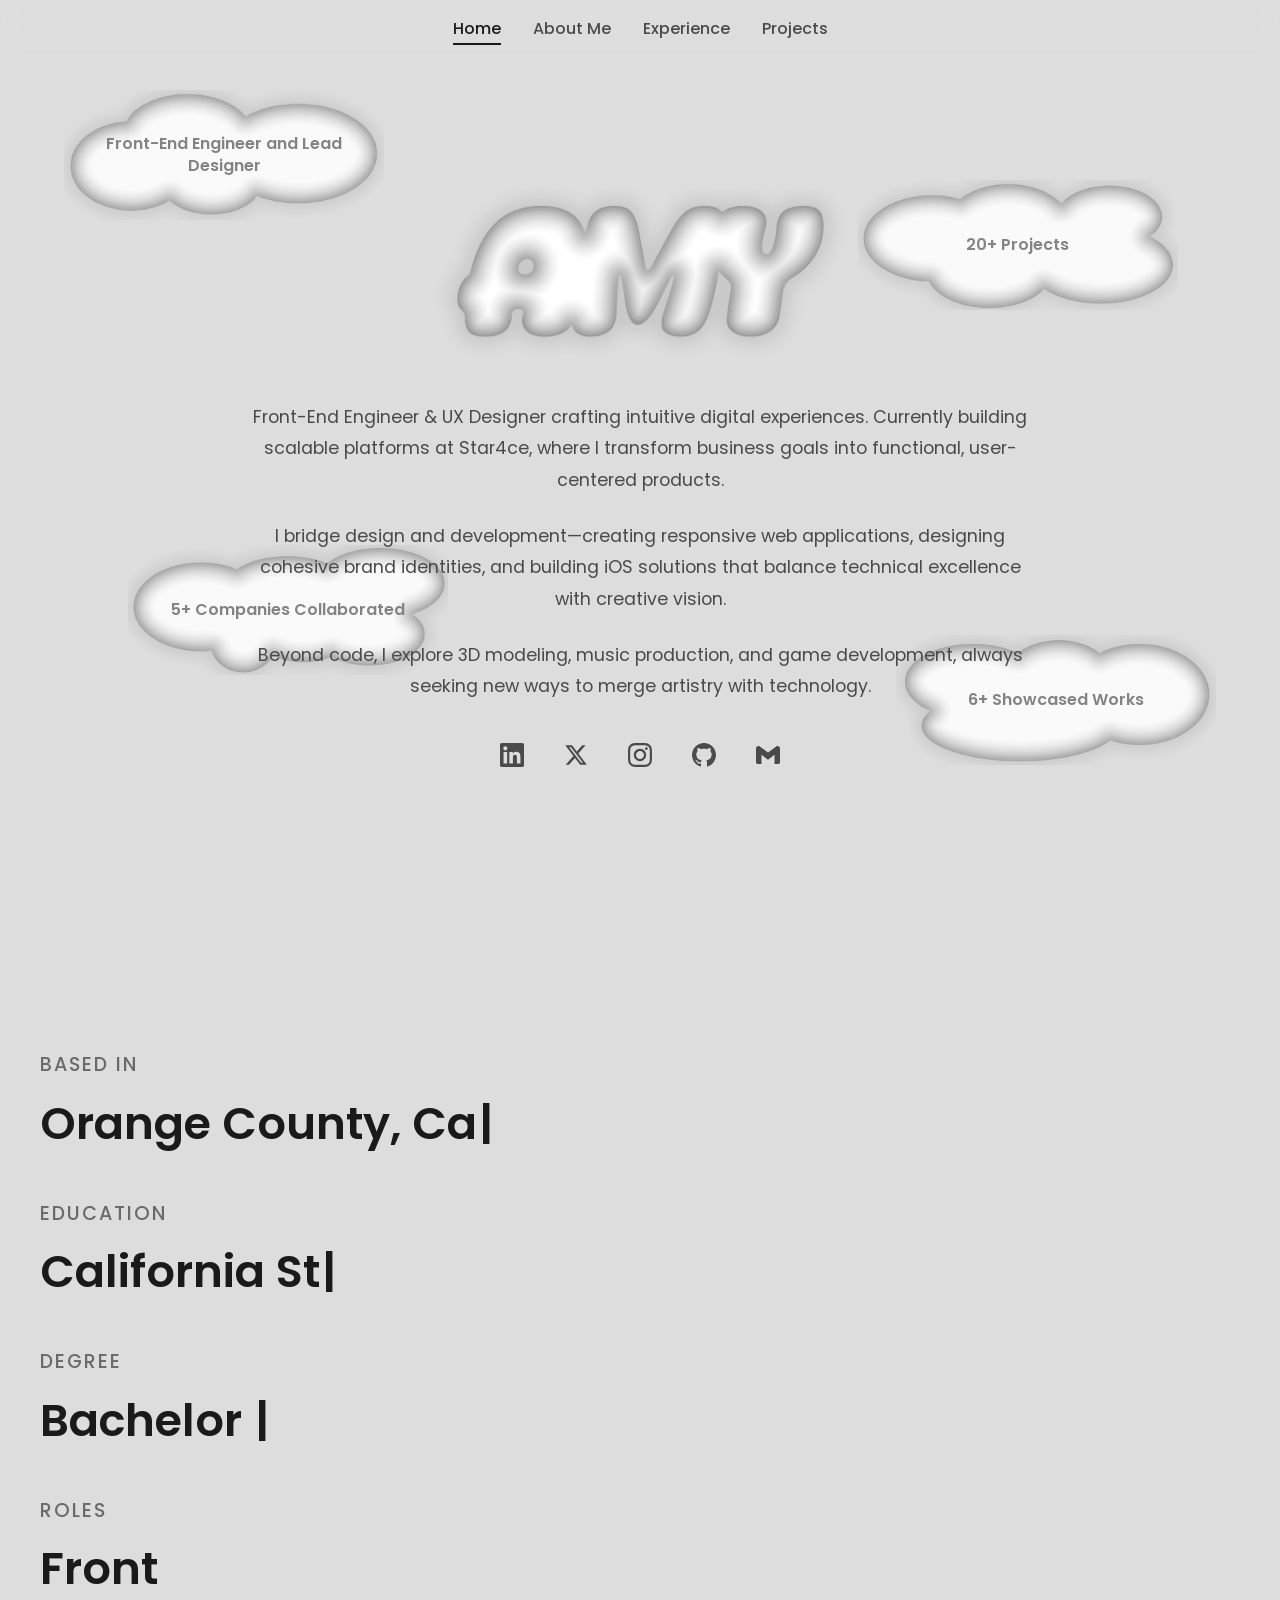
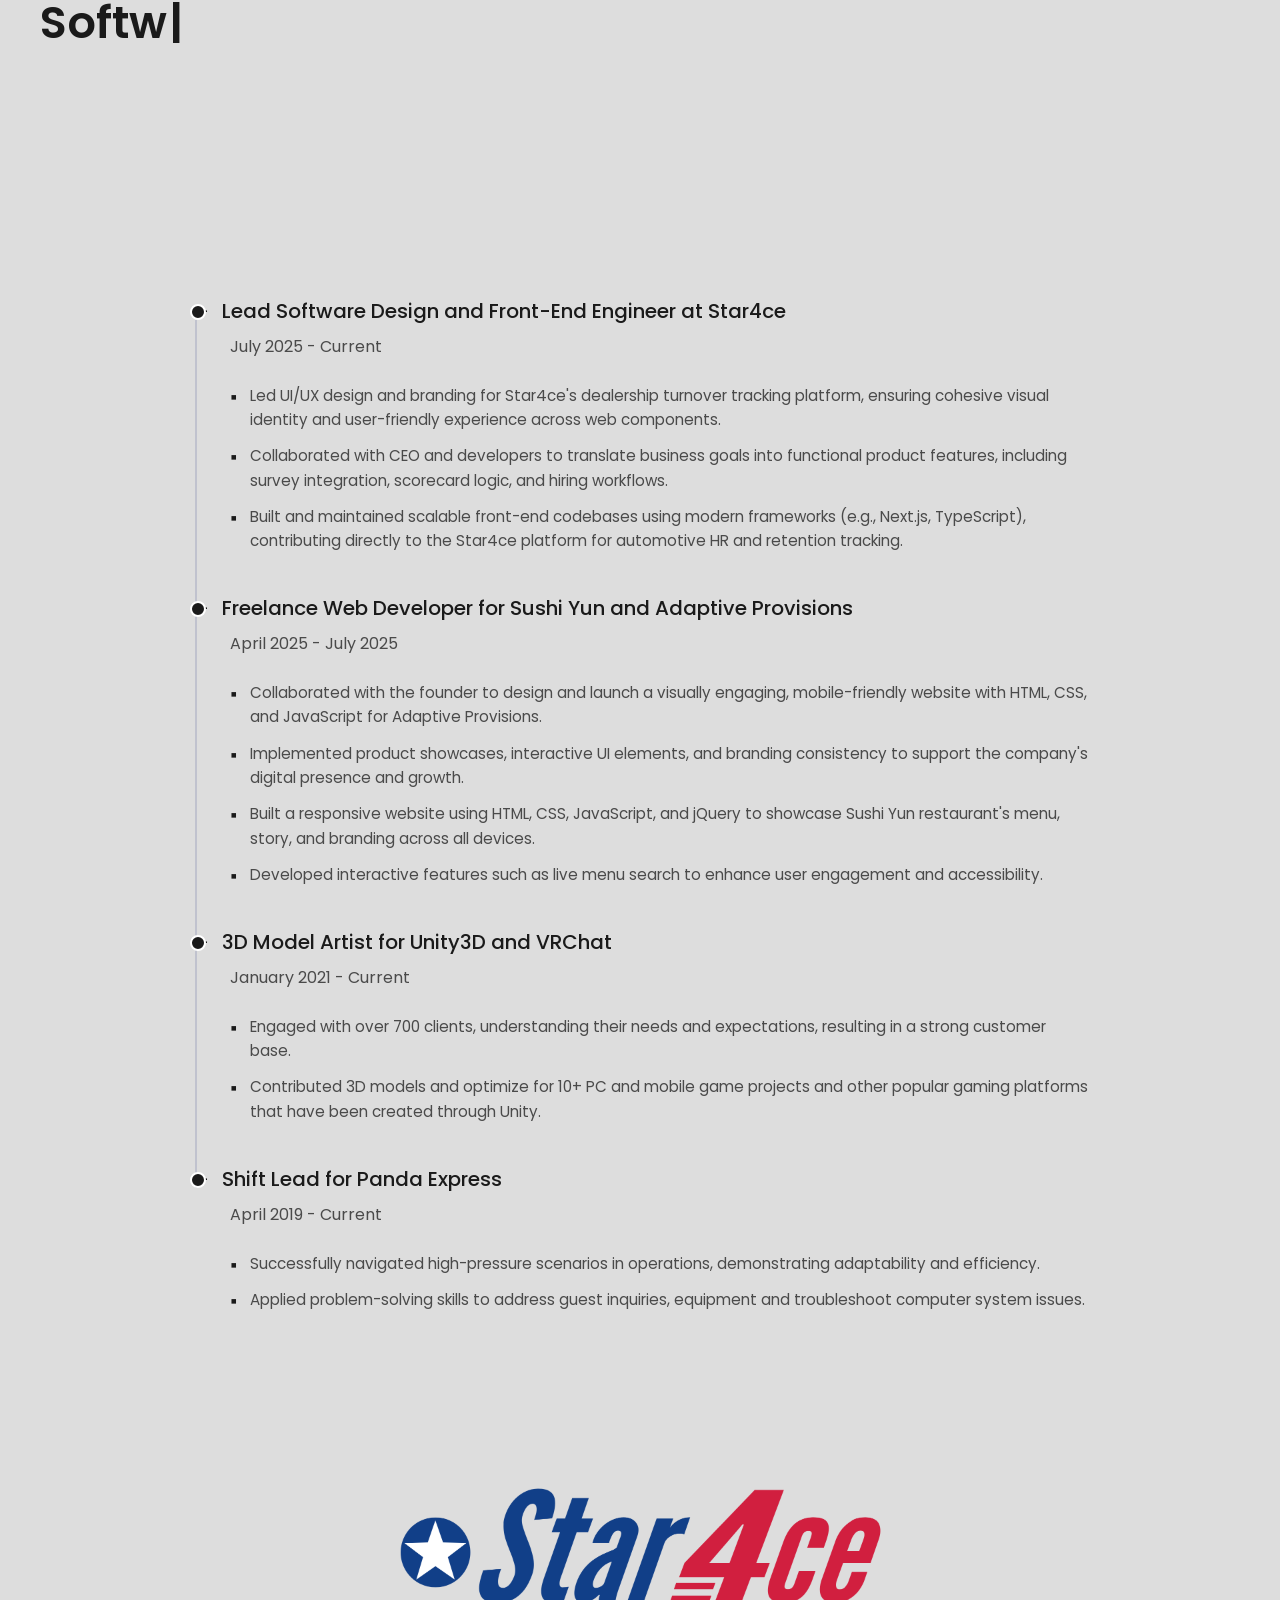
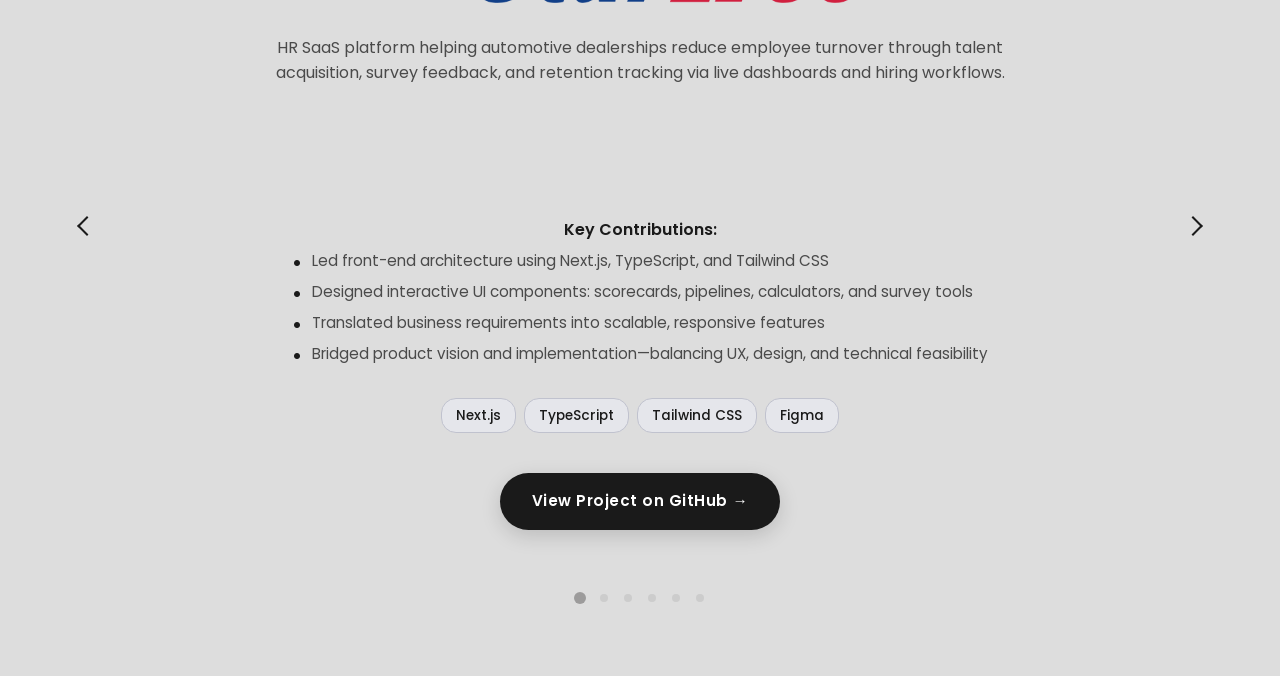
==== commit 6e9ad049: "Updated" ====
--- a/index.html
+++ b/index.html
@@ -8,7 +8,6 @@
     <link rel="preconnect" href="https://fonts.googleapis.com">
     <link rel="preconnect" href="https://fonts.gstatic.com" crossorigin>
     <link href="https://fonts.googleapis.com/css2?family=Poppins:wght@300;400;500;600;700&family=Inter:wght@300;400;500;600;700&display=swap" rel="stylesheet">
-    <script src="https://cdn.jsdelivr.net/npm/@emailjs/browser@4/dist/email.min.js"></script>
 </head>
 <body>
     <!-- Navigation -->
@@ -17,8 +16,8 @@
             <ul class="nav-menu">
                 <li><a href="#home">Home</a></li>
                 <li><a href="#about">About Me</a></li>
+                <li><a href="#experience">Experience</a></li>
                 <li><a href="#projects">Projects</a></li>
-                <li><a href="#contact">Contact Me</a></li>
             </ul>
         </div>
     </nav>
@@ -90,6 +89,11 @@
                         <path d="M12 0c-6.626 0-12 5.373-12 12 0 5.302 3.438 9.8 8.207 11.387.599.111.793-.261.793-.577v-2.234c-3.338.726-4.033-1.416-4.033-1.416-.546-1.387-1.333-1.756-1.333-1.756-1.089-.745.083-.729.083-.729 1.205.084 1.839 1.237 1.839 1.237 1.07 1.834 2.807 1.304 3.492.997.107-.775.418-1.305.762-1.604-2.665-.305-5.467-1.334-5.467-5.931 0-1.311.469-2.381 1.236-3.221-.124-.303-.535-1.524.117-3.176 0 0 1.008-.322 3.301 1.23.957-.266 1.983-.399 3.003-.404 1.02.005 2.047.138 3.006.404 2.291-1.552 3.297-1.23 3.297-1.23.653 1.653.242 2.874.118 3.176.77.84 1.235 1.911 1.235 3.221 0 4.609-2.807 5.624-5.479 5.921.43.372.823 1.102.823 2.222v3.293c0 .319.192.694.801.576 4.765-1.589 8.199-6.086 8.199-11.386 0-6.627-5.373-12-12-12z" fill="currentColor"/>
                     </svg>
                 </a>
+                <a href="mailto:amyqanguyen@gmail.com" class="social-link" aria-label="Email">
+                    <svg width="24" height="24" viewBox="0 0 24 24" fill="none" xmlns="http://www.w3.org/2000/svg">
+                        <path d="M24 5.457v13.909c0 .904-.732 1.636-1.636 1.636h-3.819V11.73L12 16.64l-6.545-4.91v9.273H1.636A1.636 1.636 0 0 1 0 19.366V5.457c0-2.023 2.309-3.178 3.927-1.964L5.455 4.64 12 9.548l6.545-4.91 1.528-1.145C21.69 2.28 24 3.434 24 5.457z" fill="currentColor"/>
+                    </svg>
+                </a>
             </div>
         </div>
     </section>
@@ -113,6 +117,52 @@
                 <div class="about-line">
                     <span class="about-label">Roles</span>
                     <span class="about-value typing-text" data-text="Front-End Engineer, UX Designer&#10;Software Developer, Web Developer"></span>
+                </div>
+            </div>
+        </div>
+    </section>
+
+    <!-- Experience Section -->
+    <section id="experience" class="experience-section">
+        <div class="experience-container">
+            <div class="experience-list">
+                <div class="experience-item">
+                    <div class="experience-title">Lead Software Design and Front-End Engineer at Star4ce</div>
+                    <div class="experience-dates">July 2025 - Current</div>
+                    <ul class="experience-details">
+                        <li>Led UI/UX design and branding for Star4ce's dealership turnover tracking platform, ensuring cohesive visual identity and user-friendly experience across web components.</li>
+                        <li>Collaborated with CEO and developers to translate business goals into functional product features, including survey integration, scorecard logic, and hiring workflows.</li>
+                        <li>Built and maintained scalable front-end codebases using modern frameworks (e.g., Next.js, TypeScript), contributing directly to the Star4ce platform for automotive HR and retention tracking.</li>
+                    </ul>
+                </div>
+
+                <div class="experience-item">
+                    <div class="experience-title">Freelance Web Developer for Sushi Yun and Adaptive Provisions</div>
+                    <div class="experience-dates">April 2025 - July 2025</div>
+                    <ul class="experience-details">
+                        <li>Collaborated with the founder to design and launch a visually engaging, mobile-friendly website with HTML, CSS, and JavaScript for Adaptive Provisions.</li>
+                        <li>Implemented product showcases, interactive UI elements, and branding consistency to support the company's digital presence and growth.</li>
+                        <li>Built a responsive website using HTML, CSS, JavaScript, and jQuery to showcase Sushi Yun restaurant's menu, story, and branding across all devices.</li>
+                        <li>Developed interactive features such as live menu search to enhance user engagement and accessibility.</li>
+                    </ul>
+                </div>
+
+                <div class="experience-item">
+                    <div class="experience-title">3D Model Artist for Unity3D and VRChat</div>
+                    <div class="experience-dates">January 2021 - Current</div>
+                    <ul class="experience-details">
+                        <li>Engaged with over 700 clients, understanding their needs and expectations, resulting in a strong customer base.</li>
+                        <li>Contributed 3D models and optimize for 10+ PC and mobile game projects and other popular gaming platforms that have been created through Unity.</li>
+                    </ul>
+                </div>
+
+                <div class="experience-item">
+                    <div class="experience-title">Shift Lead for Panda Express</div>
+                    <div class="experience-dates">April 2019 - Current</div>
+                    <ul class="experience-details">
+                        <li>Successfully navigated high-pressure scenarios in operations, demonstrating adaptability and efficiency.</li>
+                        <li>Applied problem-solving skills to address guest inquiries, equipment and troubleshoot computer system issues.</li>
+                    </ul>
                 </div>
             </div>
         </div>
@@ -289,40 +339,6 @@
         </div>
     </section>
 
-    <!-- Contact Me Section -->
-    <section id="contact" class="contact-section">
-        <div class="contact-container">
-            <h2 class="contact-title">Get In Touch</h2>
-            <p class="contact-subtitle">Have a project in mind or want to collaborate? I'd love to hear from you.</p>
-            
-            <form id="contact-form" class="contact-form" action="https://formspree.io/f/YOUR_FORM_ID" method="POST">
-                <div class="form-group">
-                    <label for="name" class="form-label">Name</label>
-                    <input type="text" id="name" name="name" class="form-input" required>
-                </div>
-                
-                <div class="form-group">
-                    <label for="email" class="form-label">Email</label>
-                    <input type="email" id="email" name="email" class="form-input" required>
-                    <span class="error-message" id="email-error"></span>
-                </div>
-                
-                <div class="form-group">
-                    <label for="subject" class="form-label">Subject</label>
-                    <input type="text" id="subject" name="subject" class="form-input" required>
-                </div>
-                
-                <div class="form-group">
-                    <label for="message" class="form-label">Message</label>
-                    <textarea id="message" name="message" class="form-textarea" rows="6" required></textarea>
-                </div>
-                
-                <button type="submit" class="contact-submit-btn">Send Message</button>
-                <div class="form-message" id="form-message"></div>
-            </form>
-        </div>
-    </section>
-
     <script src="script.js"></script>
 </body>
 </html>
--- a/styles.css
+++ b/styles.css
@@ -726,6 +726,170 @@
     transform: scale(1.05);
 }
 
+/* ===== EXPERIENCE SECTION ===== */
+.experience-section {
+    min-height: 100vh;
+    padding: 6rem 2rem 4rem;
+    background: var(--color-bg-main);
+    scroll-snap-align: start;
+    scroll-snap-stop: always;
+    display: flex;
+    align-items: center;
+    justify-content: center;
+}
+
+.experience-container {
+    max-width: 900px;
+    margin: 0 auto;
+    width: 100%;
+}
+
+.experience-headline {
+    font-family: 'Poppins', sans-serif;
+    font-size: 3rem;
+    font-weight: 600;
+    text-align: center;
+    color: var(--color-medium-gray);
+    margin-bottom: 3rem;
+}
+
+.experience-list {
+    display: flex;
+    flex-direction: column;
+    gap: 2.5rem;
+    position: relative;
+}
+
+.experience-item {
+    display: flex;
+    flex-direction: column;
+    gap: 0.5rem;
+    position: relative;
+    padding-left: 2rem;
+}
+
+.experience-item::before {
+    content: '';
+    position: absolute;
+    left: 0;
+    top: 0.5rem;
+    width: 12px;
+    height: 12px;
+    border-radius: 50%;
+    background: var(--color-text-primary);
+    border: 2px solid var(--color-card);
+    z-index: 2;
+}
+
+.experience-item:not(:last-child)::after {
+    content: '';
+    position: absolute;
+    left: 5px;
+    top: 1.5rem;
+    width: 2px;
+    height: calc(100% + 2.5rem);
+    background: var(--color-border);
+    z-index: 1;
+}
+
+.experience-title {
+    font-family: 'Poppins', sans-serif;
+    font-size: 1.25rem;
+    font-weight: 500;
+    color: var(--color-text-primary);
+    line-height: 1.5;
+    position: relative;
+}
+
+.experience-title::before {
+    content: '—';
+    position: absolute;
+    left: -2rem;
+    color: var(--color-text-primary);
+    font-weight: 400;
+}
+
+.experience-dates {
+    font-size: 1rem;
+    color: var(--color-text-secondary);
+    font-weight: 400;
+    margin-left: 0.5rem;
+    margin-bottom: 1rem;
+}
+
+.experience-details {
+    list-style: none;
+    padding: 0;
+    margin: 0;
+    margin-left: 0.5rem;
+    display: flex;
+    flex-direction: column;
+    gap: 0.75rem;
+}
+
+.experience-details li {
+    font-size: 0.95rem;
+    color: var(--color-text-secondary);
+    line-height: 1.6;
+    padding-left: 1.25rem;
+    position: relative;
+}
+
+.experience-details li::before {
+    content: '▪';
+    position: absolute;
+    left: 0;
+    color: var(--color-text-primary);
+    font-weight: bold;
+    font-size: 1rem;
+}
+
+/* Responsive adjustments for experience section */
+@media (max-width: 768px) {
+    .experience-section {
+        padding: 4rem 1.5rem 3rem;
+    }
+
+    .experience-list {
+        gap: 2rem;
+    }
+
+    .experience-item {
+        padding-left: 1.5rem;
+    }
+
+    .experience-item::before {
+        width: 10px;
+        height: 10px;
+        left: -2px;
+    }
+
+    .experience-item:not(:last-child)::after {
+        left: 3px;
+    }
+
+    .experience-title::before {
+        left: -1.5rem;
+    }
+
+    .experience-title {
+        font-size: 1.1rem;
+    }
+
+    .experience-dates {
+        font-size: 0.95rem;
+    }
+
+    .experience-details {
+        margin-left: 0.25rem;
+    }
+
+    .experience-details li {
+        font-size: 0.9rem;
+        padding-left: 1rem;
+    }
+}
+
 /* ===== PROJECTS SECTION ===== */
 .projects-section {
     min-height: 100vh;
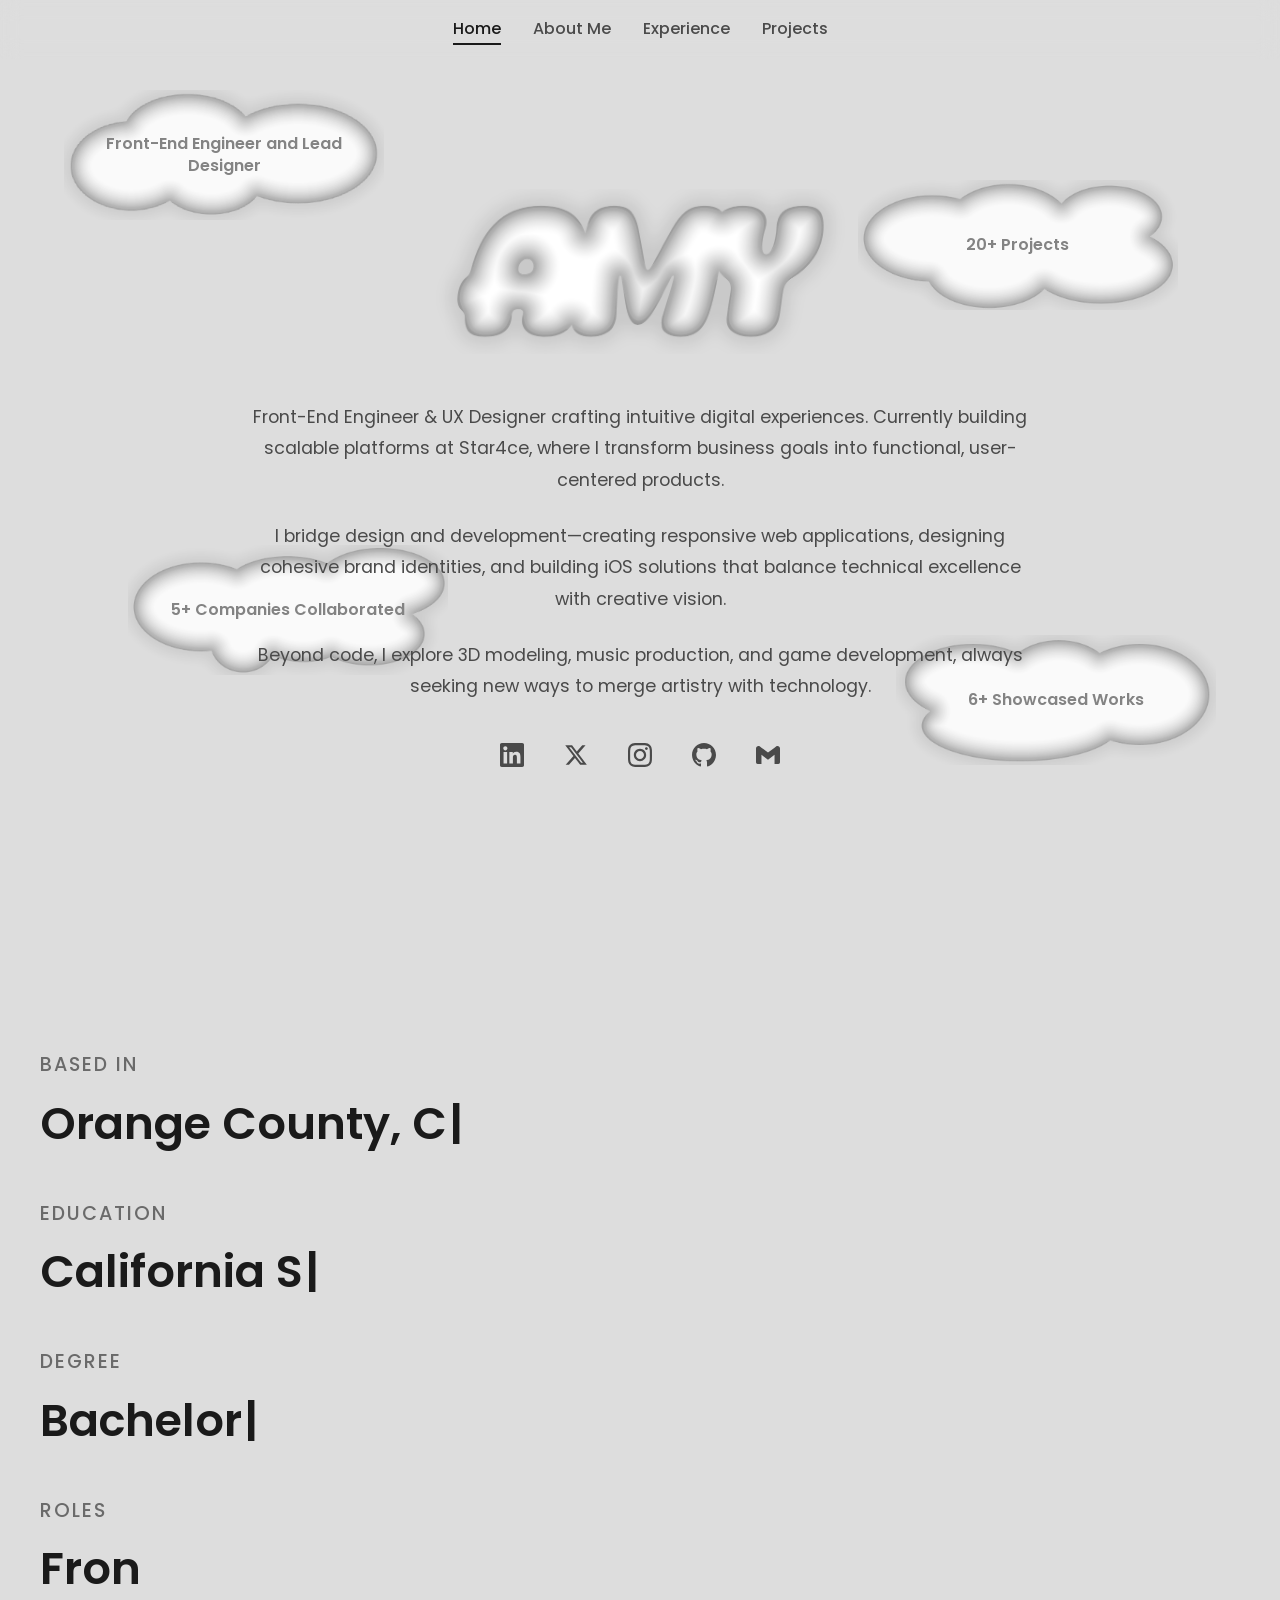
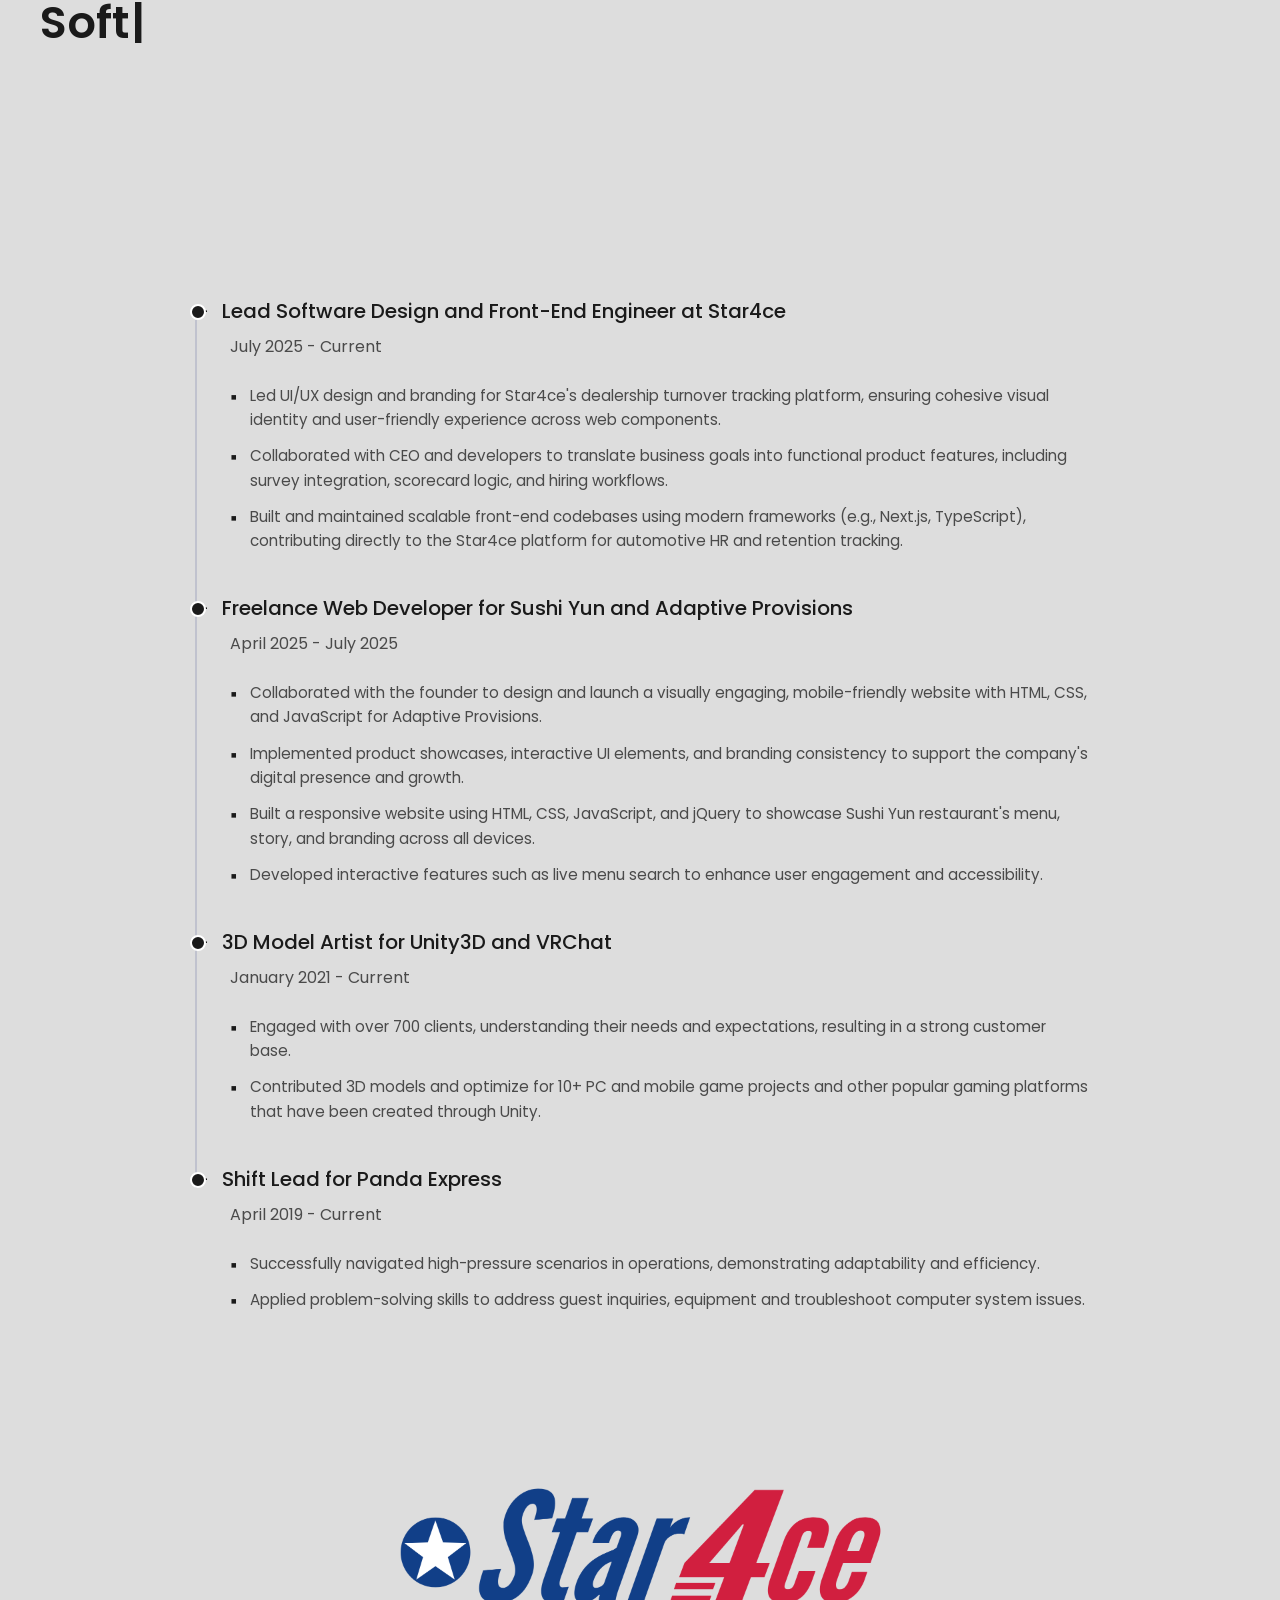
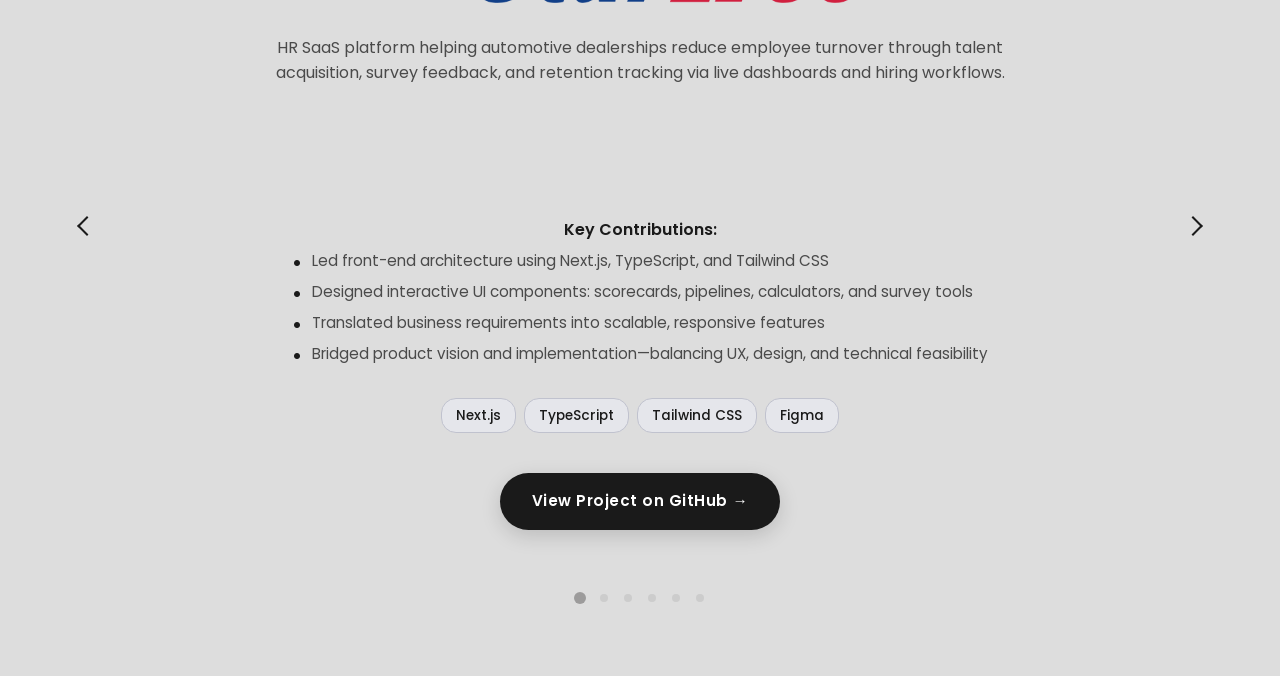
==== commit 879a849e: "Update index.html" ====
--- a/index.html
+++ b/index.html
@@ -279,7 +279,7 @@
                     <div class="project-slide">
                         <div class="project-content">
                             <div class="project-logo">
-                                <img src="assets/images/Raspberrypi.png" alt="Raspberry Pi Music Mixer" class="project-logo-img">
+                                <img src="assets/images/raspberrypi.png" alt="Raspberry Pi Music Mixer" class="project-logo-img">
                             </div>
                             <p class="project-description">Music mixer and soundboard built with Raspberry Pi 4. Combines hardware integration with software development to create an interactive music mixing interface with physical controls and real-time audio processing.</p>
                             <div class="project-contributions">
